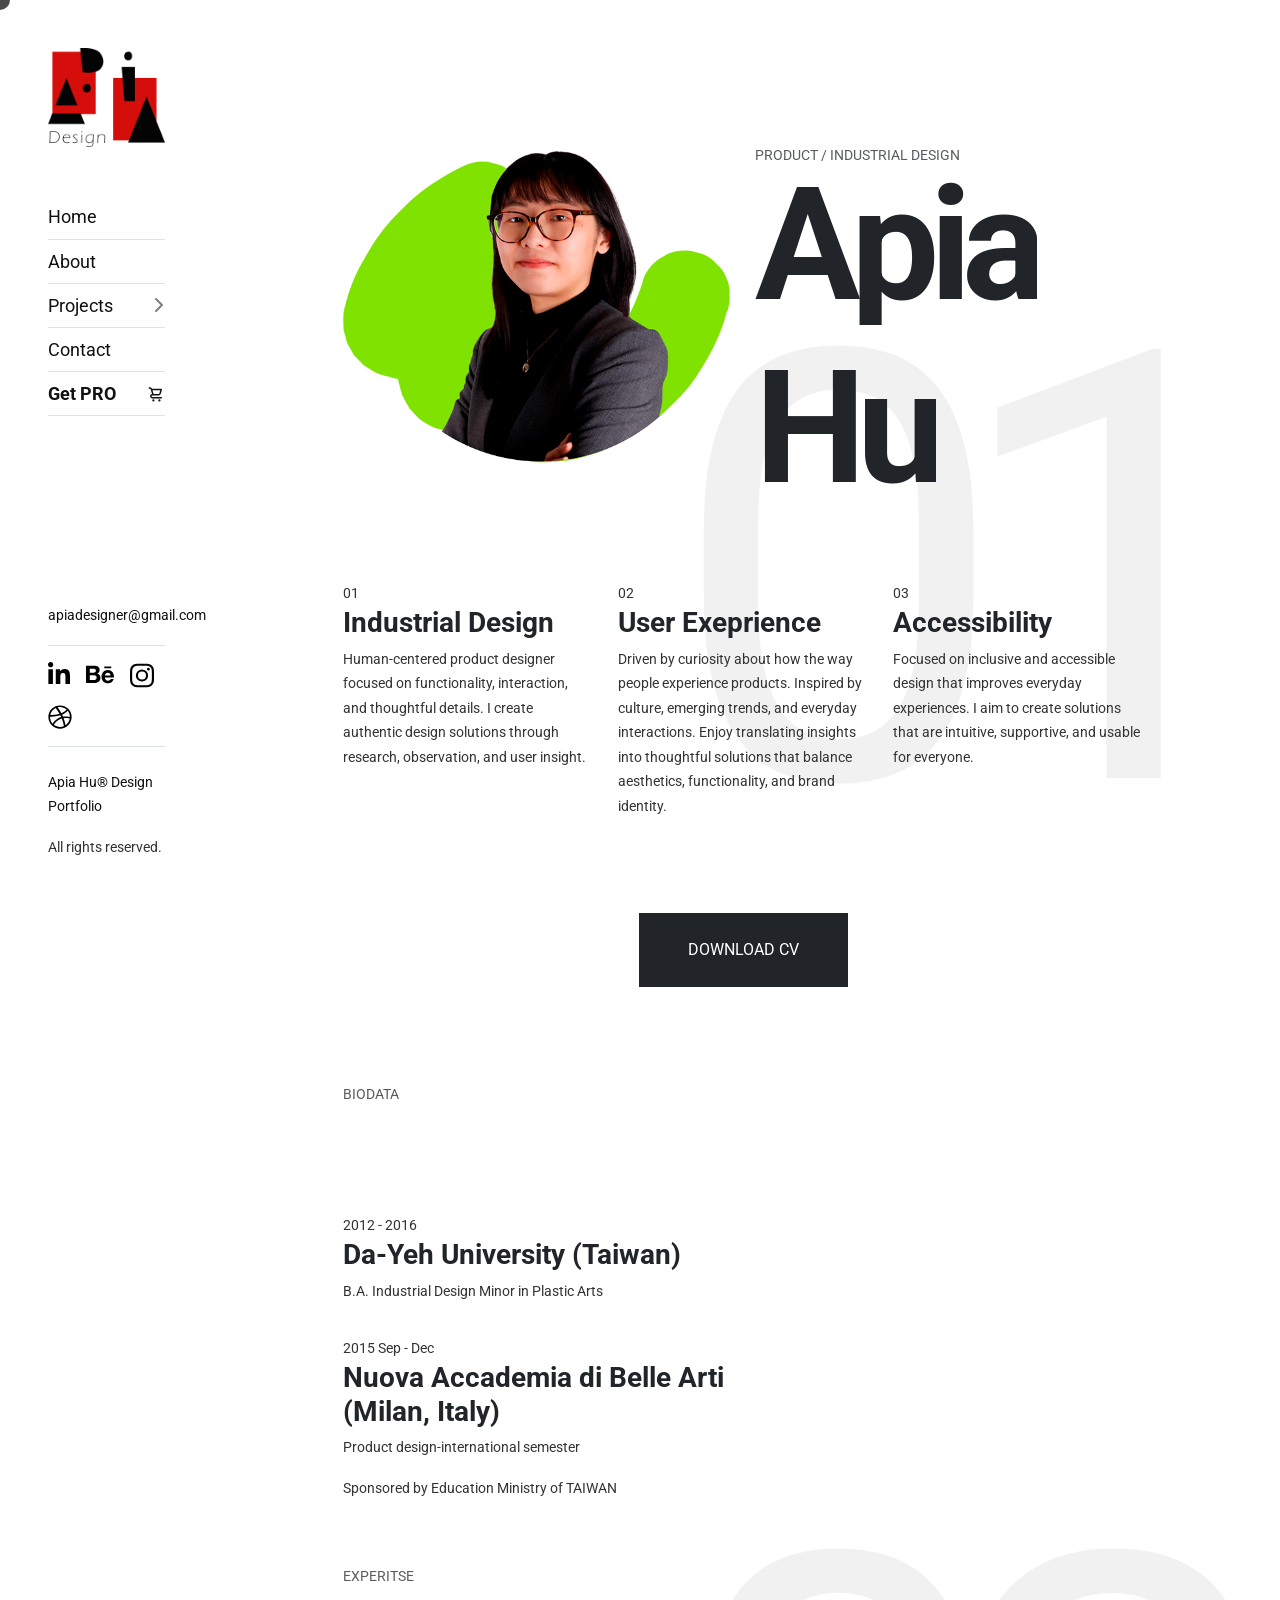
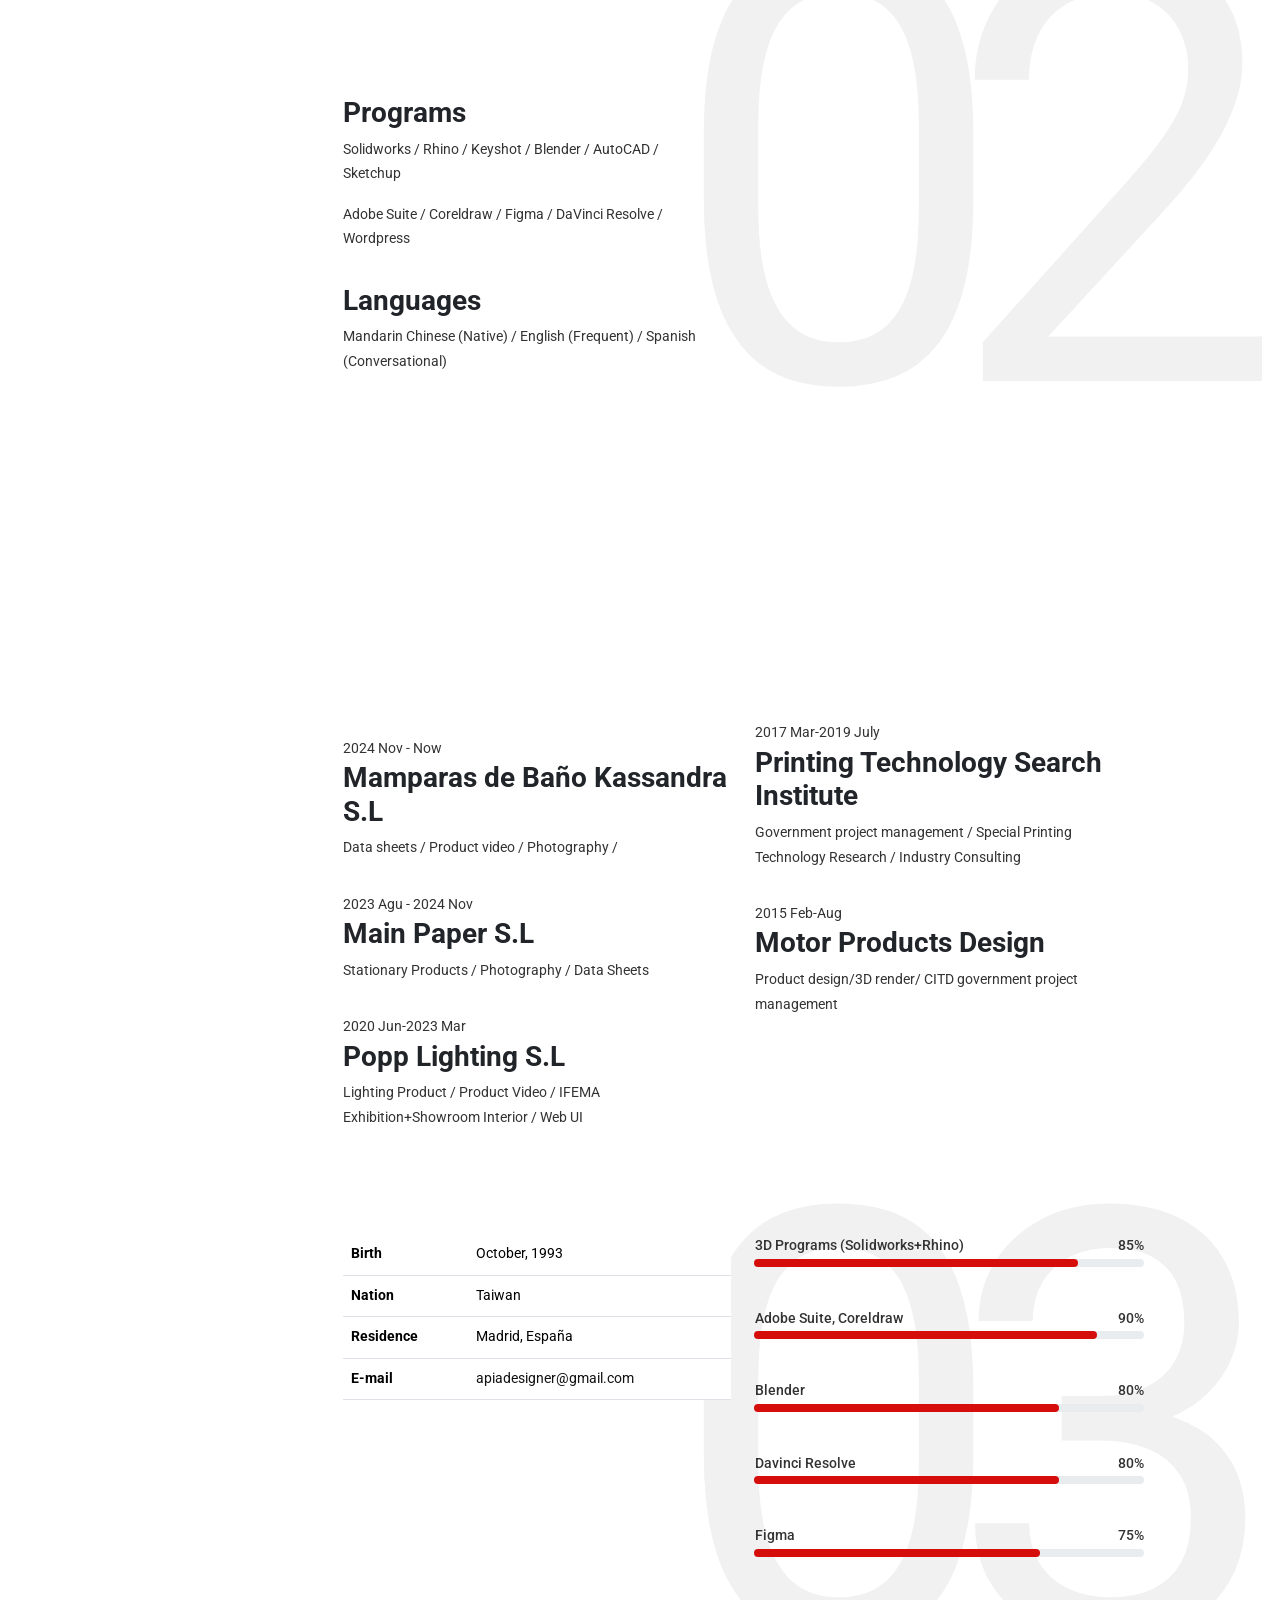
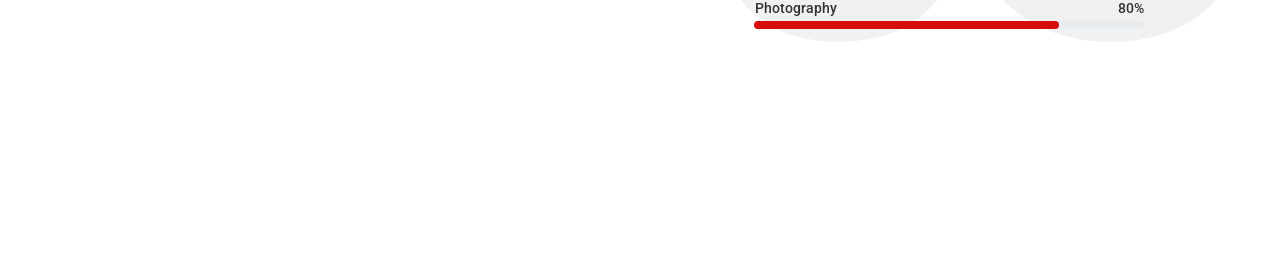
==== About.html @ e72c05ab "Add a dedicated MR Shower Tray project page Duplicate the single-project template into single-projec" ====
<!DOCTYPE html>
<html lang="en">

<head>
  <script>
    // Runs before first paint: if arriving from a project-link click,
    // add the class that instantly covers the page in red (see
    // html.pt-incoming in style.css) so there's no flash of raw
    // content before js/page-transition.js reveals through it.
    (function () {
      try {
        if (sessionStorage.getItem('ptOrigin')) {
          document.documentElement.classList.add('pt-incoming');
        }
      } catch (e) { /* private mode / storage blocked: no incoming transition */ }
    })();
  </script>
  <title>ApiaHu Design Portfolio</title>
  <link rel="icon" type="image/x-icon" href="favicon.ico">
  <link rel="icon" type="image/png" sizes="32x32" href="images/favicon/favicon-32x32.png">
  <link rel="icon" type="image/png" sizes="16x16" href="images/favicon/favicon-16x16.png">
  <link rel="apple-touch-icon" sizes="180x180" href="images/favicon/apple-touch-icon.png">
  <meta charset="utf-8">
  <meta http-equiv="X-UA-Compatible" content="IE=edge">
  <meta name="viewport" content="width=device-width, initial-scale=1.0">
  <meta name="format-detection" content="telephone=no">
  <meta name="apple-mobile-web-app-capable" content="yes">
  <meta name="author" content="">
  <meta name="keywords" content="">
  <meta name="description" content="">
  <link rel="stylesheet" type="text/css" href="css/vendor.css">
  <link href="https://cdn.jsdelivr.net/npm/bootstrap@5.3.1/dist/css/bootstrap.min.css" rel="stylesheet"
    integrity="sha384-4bw+/aepP/YC94hEpVNVgiZdgIC5+VKNBQNGCHeKRQN+PtmoHDEXuppvnDJzQIu9" crossorigin="anonymous">
  <link rel="stylesheet" type="text/css" href="style.css">

  <link rel="preconnect" href="https://fonts.googleapis.com">
  <link rel="preconnect" href="https://fonts.gstatic.com" crossorigin>
  <link href="https://fonts.googleapis.com/css2?family=Roboto:wght@100;300;400;700;900&display=swap" rel="stylesheet">
</head>

<body class="bg-body homepage post-template" data-bs-spy="scroll" data-bs-target="#header-nav" tabindex="0">
  <svg xmlns="http://www.w3.org/2000/svg" style="display: none;">
    <defs>
      <symbol xmlns="http://www.w3.org/2000/svg" id="calendar" viewBox="0 0 24 24">
        <g fill="none" stroke="currentColor" stroke-linecap="round" stroke-linejoin="round" stroke-width="2">
          <rect width="20" height="18" x="2" y="4" rx="4" />
          <path d="M8 2v4m8-4v4M2 10h20" />
        </g>
      </symbol>
      <symbol xmlns="http://www.w3.org/2000/svg" id="shopping-bag" viewBox="0 0 24 24">
        <g fill="none" stroke="currentColor" stroke-linecap="round" stroke-linejoin="round" stroke-width="2">
          <path
            d="M3.977 9.84A2 2 0 0 1 5.971 8h12.058a2 2 0 0 1 1.994 1.84l.803 10A2 2 0 0 1 18.833 22H5.167a2 2 0 0 1-1.993-2.16l.803-10Z" />
          <path d="M16 11V6a4 4 0 0 0-4-4v0a4 4 0 0 0-4 4v5" />
        </g>
      </symbol>
      <symbol xmlns="http://www.w3.org/2000/svg" id="gift" viewBox="0 0 24 24">
        <g fill="none" stroke="currentColor" stroke-linecap="round" stroke-linejoin="round" stroke-width="2">
          <rect width="18" height="14" x="3" y="8" rx="2" />
          <path d="M12 5a3 3 0 1 0-3 3m6 0a3 3 0 1 0-3-3m0 0v17m9-7H3" />
        </g>
      </symbol>
      <symbol xmlns="http://www.w3.org/2000/svg" id="arrow-cycle" viewBox="0 0 24 24">
        <g fill="none" stroke="currentColor" stroke-linecap="round" stroke-linejoin="round" stroke-width="2">
          <path
            d="M22 12c0 6-4.39 10-9.806 10C7.792 22 4.24 19.665 3 16m-1-4C2 6 6.39 2 11.806 2C16.209 2 19.76 4.335 21 8" />
          <path d="m7 17l-4-1l-1 4M17 7l4 1l1-4" />
        </g>
      </symbol>
      <symbol xmlns="http://www.w3.org/2000/svg" id="link" viewBox="0 0 24 24">
        <path fill="currentColor"
          d="M12 19a1 1 0 1 0-1-1a1 1 0 0 0 1 1Zm5 0a1 1 0 1 0-1-1a1 1 0 0 0 1 1Zm0-4a1 1 0 1 0-1-1a1 1 0 0 0 1 1Zm-5 0a1 1 0 1 0-1-1a1 1 0 0 0 1 1Zm7-12h-1V2a1 1 0 0 0-2 0v1H8V2a1 1 0 0 0-2 0v1H5a3 3 0 0 0-3 3v14a3 3 0 0 0 3 3h14a3 3 0 0 0 3-3V6a3 3 0 0 0-3-3Zm1 17a1 1 0 0 1-1 1H5a1 1 0 0 1-1-1v-9h16Zm0-11H4V6a1 1 0 0 1 1-1h1v1a1 1 0 0 0 2 0V5h8v1a1 1 0 0 0 2 0V5h1a1 1 0 0 1 1 1ZM7 15a1 1 0 1 0-1-1a1 1 0 0 0 1 1Zm0 4a1 1 0 1 0-1-1a1 1 0 0 0 1 1Z" />
      </symbol>
      <symbol xmlns="http://www.w3.org/2000/svg" id="arrow-left" viewBox="0 0 24 24">
        <path fill="currentColor"
          d="M17 11H9.41l3.3-3.29a1 1 0 1 0-1.42-1.42l-5 5a1 1 0 0 0-.21.33a1 1 0 0 0 0 .76a1 1 0 0 0 .21.33l5 5a1 1 0 0 0 1.42 0a1 1 0 0 0 0-1.42L9.41 13H17a1 1 0 0 0 0-2Z" />
      </symbol>
      <symbol xmlns="http://www.w3.org/2000/svg" id="arrow-right" viewBox="0 0 24 24">
        <path fill="currentColor"
          d="M17.92 11.62a1 1 0 0 0-.21-.33l-5-5a1 1 0 0 0-1.42 1.42l3.3 3.29H7a1 1 0 0 0 0 2h7.59l-3.3 3.29a1 1 0 0 0 0 1.42a1 1 0 0 0 1.42 0l5-5a1 1 0 0 0 .21-.33a1 1 0 0 0 0-.76Z" />
      </symbol>
      <symbol xmlns="http://www.w3.org/2000/svg" id="play" viewBox="0 0 24 24">
        <g fill="none" fill-rule="evenodd">
          <path
            d="M24 0v24H0V0h24ZM12.593 23.258l-.011.002l-.071.035l-.02.004l-.014-.004l-.071-.035c-.01-.004-.019-.001-.024.005l-.004.01l-.017.428l.005.02l.01.013l.104.074l.015.004l.012-.004l.104-.074l.012-.016l.004-.017l-.017-.427c-.002-.01-.009-.017-.017-.018Zm.265-.113l-.013.002l-.185.093l-.01.01l-.003.011l.018.43l.005.012l.008.007l.201.093c.012.004.023 0 .029-.008l.004-.014l-.034-.614c-.003-.012-.01-.02-.02-.022Zm-.715.002a.023.023 0 0 0-.027.006l-.006.014l-.034.614c0 .012.007.02.017.024l.015-.002l.201-.093l.01-.008l.004-.011l.017-.43l-.003-.012l-.01-.01l-.184-.092Z" />
          <path fill="currentColor"
            d="M5.669 4.76a1.469 1.469 0 0 1 2.04-1.177c1.062.454 3.442 1.533 6.462 3.276c3.021 1.744 5.146 3.267 6.069 3.958c.788.591.79 1.763.001 2.356c-.914.687-3.013 2.19-6.07 3.956c-3.06 1.766-5.412 2.832-6.464 3.28c-.906.387-1.92-.2-2.038-1.177c-.138-1.142-.396-3.735-.396-7.237c0-3.5.257-6.092.396-7.235Z" />
        </g>
      </symbol>
      <symbol xmlns="http://www.w3.org/2000/svg" id="category" viewBox="0 0 24 24">
        <path fill="currentColor"
          d="M19 5.5h-6.28l-.32-1a3 3 0 0 0-2.84-2H5a3 3 0 0 0-3 3v13a3 3 0 0 0 3 3h14a3 3 0 0 0 3-3v-10a3 3 0 0 0-3-3Zm1 13a1 1 0 0 1-1 1H5a1 1 0 0 1-1-1v-13a1 1 0 0 1 1-1h4.56a1 1 0 0 1 .95.68l.54 1.64a1 1 0 0 0 .95.68h7a1 1 0 0 1 1 1Z" />
      </symbol>
      <symbol xmlns="http://www.w3.org/2000/svg" id="calendar" viewBox="0 0 24 24">
        <path fill="currentColor"
          d="M19 4h-2V3a1 1 0 0 0-2 0v1H9V3a1 1 0 0 0-2 0v1H5a3 3 0 0 0-3 3v12a3 3 0 0 0 3 3h14a3 3 0 0 0 3-3V7a3 3 0 0 0-3-3Zm1 15a1 1 0 0 1-1 1H5a1 1 0 0 1-1-1v-7h16Zm0-9H4V7a1 1 0 0 1 1-1h2v1a1 1 0 0 0 2 0V6h6v1a1 1 0 0 0 2 0V6h2a1 1 0 0 1 1 1Z" />
      </symbol>
      <symbol xmlns="http://www.w3.org/2000/svg" id="heart" viewBox="0 0 24 24">
        <path fill="currentColor"
          d="M20.16 4.61A6.27 6.27 0 0 0 12 4a6.27 6.27 0 0 0-8.16 9.48l7.45 7.45a1 1 0 0 0 1.42 0l7.45-7.45a6.27 6.27 0 0 0 0-8.87Zm-1.41 7.46L12 18.81l-6.75-6.74a4.28 4.28 0 0 1 3-7.3a4.25 4.25 0 0 1 3 1.25a1 1 0 0 0 1.42 0a4.27 4.27 0 0 1 6 6.05Z" />
      </symbol>
      <symbol xmlns="http://www.w3.org/2000/svg" id="plus" viewBox="0 0 24 24">
        <path fill="currentColor"
          d="M19 11h-6V5a1 1 0 0 0-2 0v6H5a1 1 0 0 0 0 2h6v6a1 1 0 0 0 2 0v-6h6a1 1 0 0 0 0-2Z" />
      </symbol>
      <symbol xmlns="http://www.w3.org/2000/svg" id="minus" viewBox="0 0 24 24">
        <path fill="currentColor" d="M19 11H5a1 1 0 0 0 0 2h14a1 1 0 0 0 0-2Z" />
      </symbol>
      <symbol xmlns="http://www.w3.org/2000/svg" id="cart" viewBox="0 0 24 24">
        <path fill="currentColor"
          d="M8.5 19a1.5 1.5 0 1 0 1.5 1.5A1.5 1.5 0 0 0 8.5 19ZM19 16H7a1 1 0 0 1 0-2h8.491a3.013 3.013 0 0 0 2.885-2.176l1.585-5.55A1 1 0 0 0 19 5H6.74a3.007 3.007 0 0 0-2.82-2H3a1 1 0 0 0 0 2h.921a1.005 1.005 0 0 1 .962.725l.155.545v.005l1.641 5.742A3 3 0 0 0 7 18h12a1 1 0 0 0 0-2Zm-1.326-9l-1.22 4.274a1.005 1.005 0 0 1-.963.726H8.754l-.255-.892L7.326 7ZM16.5 19a1.5 1.5 0 1 0 1.5 1.5a1.5 1.5 0 0 0-1.5-1.5Z" />
      </symbol>
      <symbol xmlns="http://www.w3.org/2000/svg" id="check" viewBox="0 0 24 24">
        <path fill="currentColor"
          d="M18.71 7.21a1 1 0 0 0-1.42 0l-7.45 7.46l-3.13-3.14A1 1 0 1 0 5.29 13l3.84 3.84a1 1 0 0 0 1.42 0l8.16-8.16a1 1 0 0 0 0-1.47Z" />
      </symbol>
      <symbol xmlns="http://www.w3.org/2000/svg" id="trash" viewBox="0 0 24 24">
        <path fill="currentColor"
          d="M10 18a1 1 0 0 0 1-1v-6a1 1 0 0 0-2 0v6a1 1 0 0 0 1 1ZM20 6h-4V5a3 3 0 0 0-3-3h-2a3 3 0 0 0-3 3v1H4a1 1 0 0 0 0 2h1v11a3 3 0 0 0 3 3h8a3 3 0 0 0 3-3V8h1a1 1 0 0 0 0-2ZM10 5a1 1 0 0 1 1-1h2a1 1 0 0 1 1 1v1h-4Zm7 14a1 1 0 0 1-1 1H8a1 1 0 0 1-1-1V8h10Zm-3-1a1 1 0 0 0 1-1v-6a1 1 0 0 0-2 0v6a1 1 0 0 0 1 1Z" />
      </symbol>
      <symbol xmlns="http://www.w3.org/2000/svg" id="star-outline" viewBox="0 0 15 15">
        <path fill="none" stroke="currentColor" stroke-linecap="round" stroke-linejoin="round"
          d="M7.5 9.804L5.337 11l.413-2.533L4 6.674l2.418-.37L7.5 4l1.082 2.304l2.418.37l-1.75 1.793L9.663 11L7.5 9.804Z" />
      </symbol>
      <symbol xmlns="http://www.w3.org/2000/svg" id="star-solid" viewBox="0 0 15 15">
        <path fill="currentColor"
          d="M7.953 3.788a.5.5 0 0 0-.906 0L6.08 5.85l-2.154.33a.5.5 0 0 0-.283.843l1.574 1.613l-.373 2.284a.5.5 0 0 0 .736.518l1.92-1.063l1.921 1.063a.5.5 0 0 0 .736-.519l-.373-2.283l1.574-1.613a.5.5 0 0 0-.283-.844L8.921 5.85l-.968-2.062Z" />
      </symbol>
      <symbol xmlns="http://www.w3.org/2000/svg" id="search" viewBox="0 0 24 24">
        <path fill="currentColor"
          d="M21.71 20.29L18 16.61A9 9 0 1 0 16.61 18l3.68 3.68a1 1 0 0 0 1.42 0a1 1 0 0 0 0-1.39ZM11 18a7 7 0 1 1 7-7a7 7 0 0 1-7 7Z" />
      </symbol>
      <symbol xmlns="http://www.w3.org/2000/svg" id="user" viewBox="0 0 24 24">
        <path fill="currentColor"
          d="M15.71 12.71a6 6 0 1 0-7.42 0a10 10 0 0 0-6.22 8.18a1 1 0 0 0 2 .22a8 8 0 0 1 15.9 0a1 1 0 0 0 1 .89h.11a1 1 0 0 0 .88-1.1a10 10 0 0 0-6.25-8.19ZM12 12a4 4 0 1 1 4-4a4 4 0 0 1-4 4Z" />
      </symbol>
      <symbol xmlns="http://www.w3.org/2000/svg" id="close" viewBox="0 0 15 15">
        <path fill="currentColor"
          d="M7.953 3.788a.5.5 0 0 0-.906 0L6.08 5.85l-2.154.33a.5.5 0 0 0-.283.843l1.574 1.613l-.373 2.284a.5.5 0 0 0 .736.518l1.92-1.063l1.921 1.063a.5.5 0 0 0 .736-.519l-.373-2.283l1.574-1.613a.5.5 0 0 0-.283-.844L8.921 5.85l-.968-2.062Z" />
      </symbol>
      <symbol xmlns="http://www.w3.org/2000/svg" id="quote" viewBox="0 0 448 512">
        <path fill="currentColor"
          d="M0 216C0 149.7 53.7 96 120 96h8c17.7 0 32 14.3 32 32s-14.3 32-32 32h-8c-30.9 0-56 25.1-56 56v8h64c35.3 0 64 28.7 64 64v64c0 35.3-28.7 64-64 64H64c-35.3 0-64-28.7-64-64V216zm256 0c0-66.3 53.7-120 120-120h8c17.7 0 32 14.3 32 32s-14.3 32-32 32h-8c-30.9 0-56 25.1-56 56v8h64c35.3 0 64 28.7 64 64v64c0 35.3-28.7 64-64 64h-64c-35.3 0-64-28.7-64-64V216z" />
      </symbol>
      <symbol xmlns="http://www.w3.org/2000/svg" id="folder" viewBox="0 0 18 18" fill="none">
        <path
          d="M14.0946 4.04689H9.56953L9.33895 3.3259C9.18947 2.90285 8.9122 2.53678 8.54555 2.27842C8.1789 2.02006 7.74102 1.8822 7.29258 1.88393H4.00687C3.43356 1.88393 2.88374 2.11181 2.47835 2.51744C2.07296 2.92308 1.84521 3.47324 1.84521 4.04689V13.4197C1.84521 13.9934 2.07296 14.5435 2.47835 14.9492C2.88374 15.3548 3.43356 15.5827 4.00687 15.5827H14.0946C14.6679 15.5827 15.2177 15.3548 15.6231 14.9492C16.0285 14.5435 16.2562 13.9934 16.2562 13.4197V6.20985C16.2562 5.6362 16.0285 5.08604 15.6231 4.68041C15.2177 4.27477 14.6679 4.04689 14.0946 4.04689ZM14.8151 13.4197C14.8151 13.6109 14.7392 13.7943 14.6041 13.9295C14.469 14.0648 14.2857 14.1407 14.0946 14.1407H4.00687C3.81577 14.1407 3.63249 14.0648 3.49736 13.9295C3.36223 13.7943 3.28632 13.6109 3.28632 13.4197V4.04689C3.28632 3.85567 3.36223 3.67229 3.49736 3.53707C3.63249 3.40186 3.81577 3.3259 4.00687 3.3259H7.29258C7.44364 3.32551 7.591 3.37264 7.71384 3.46061C7.83667 3.54859 7.92877 3.67297 7.97711 3.81617L8.3662 4.99859C8.41454 5.1418 8.50664 5.26618 8.62947 5.35415C8.75231 5.44213 8.89967 5.48925 9.05073 5.48886H14.0946C14.2857 5.48886 14.469 5.56483 14.6041 5.70004C14.7392 5.83525 14.8151 6.01863 14.8151 6.20985V13.4197Z"
          fill="black" />
      </symbol>
      <symbol xmlns="http://www.w3.org/2000/svg" id="clock" viewBox="0 0 18 18" fill="none">
        <path
          d="M11.0931 9.19042L9.58134 8.3173V5.12838C9.58134 4.93716 9.50543 4.75377 9.3703 4.61856C9.23517 4.48335 9.05189 4.40739 8.86079 4.40739C8.66969 4.40739 8.48641 4.48335 8.35128 4.61856C8.21615 4.75377 8.14024 4.93716 8.14024 5.12838V8.73331C8.14024 8.85987 8.17354 8.9842 8.23678 9.0938C8.30002 9.2034 8.39098 9.29441 8.50051 9.35769L10.3725 10.4392C10.4545 10.4873 10.5452 10.5186 10.6393 10.5315C10.7335 10.5444 10.8292 10.5385 10.9211 10.5142C11.013 10.4899 11.0991 10.4477 11.1746 10.3899C11.2501 10.3322 11.3134 10.26 11.3609 10.1777C11.4084 10.0953 11.4392 10.0044 11.4515 9.91012C11.4637 9.81583 11.4572 9.72004 11.4323 9.62828C11.4074 9.53652 11.3646 9.45059 11.3064 9.37544C11.2482 9.3003 11.1757 9.23741 11.0931 9.19042ZM8.86079 1.52344C7.43567 1.52344 6.04256 1.94629 4.85762 2.73852C3.67268 3.53075 2.74913 4.65678 2.20376 5.97421C1.6584 7.29165 1.5157 8.74131 1.79373 10.1399C2.07175 11.5385 2.75801 12.8231 3.76572 13.8315C4.77343 14.8398 6.05733 15.5265 7.45506 15.8047C8.8528 16.0828 10.3016 15.9401 11.6182 15.3944C12.9349 14.8487 14.0602 13.9246 14.852 12.7389C15.6437 11.5532 16.0663 10.1593 16.0663 8.73331C16.0642 6.82178 15.3044 4.98914 13.9535 3.63748C12.6027 2.28582 10.7712 1.52554 8.86079 1.52344ZM8.86079 14.5012C7.7207 14.5012 6.60621 14.1629 5.65826 13.5291C4.7103 12.8954 3.97146 11.9945 3.53517 10.9406C3.09887 9.88665 2.98472 8.72691 3.20714 7.60805C3.42956 6.48919 3.97857 5.46145 4.78474 4.65479C5.5909 3.84814 6.61802 3.2988 7.73621 3.07624C8.8544 2.85369 10.0134 2.96791 11.0667 3.40447C12.12 3.84103 13.0203 4.58031 13.6537 5.52884C14.2871 6.47737 14.6252 7.59253 14.6252 8.73331C14.6233 10.2625 14.0154 11.7284 12.9347 12.8097C11.8541 13.891 10.389 14.4993 8.86079 14.5012Z"
          fill="black" />
      </symbol>
    </defs>
  </svg>

  <a class="menu-btn"><span></span></a>

  <div class="container-fluid overflow-hidden">

    <header id="header-nav" class="col-lg-2 position-fixed px-5 bg-white h-100">
      <div class="header-wrap d-flex flex-column justify-content-between h-100">
        <div class="navigation">
          <div class="site-logo mt-5">
            <a href="index.html">
              <img src="images/main-logo.png" alt="logo" class="img-fluid">
            </a>
          </div>

          <nav id="one-page-menu" class="vertical-menu my-5">
            <ul class="menu-list list-unstyled">
              <li><a href="index.html" class="nav-link">Home</a></li>
              <li><a href="About.html" class="nav-link">About</a></li>
              <li>
				<a class="nav-link btn-toggle d-flex justify-content-between align-items-center collapsed"
				  data-bs-toggle="collapse" data-bs-target="#pages-collapse" aria-expanded="false">
				  Projects
				</a>
                <div id="pages-collapse" class="collapse">
                  <ul class="list-unstyled py-3">
                    <li>
                      <a href="portfolio-masonry.html" class="fw-bold">All Projects</a>
                    </li>
                    <li>
                      <a href="single-project-desliz-faucet.html">Desliz Faucet<span class="badge bg-primary">HOT</span></a>
                    </li>
                    <li>
                      <a href="single-project.html">LOHO Betalnut Series<span class="badge bg-primary">NEW</span></a>
                    </li>
                    <li>
                      <a href="single-project.html">Search Travel System<span class="badge bg-primary">HOT</span></a>
                    </li>
                    <li>
                      <a href="single-project-mr-shower-tray.html">MR Shower Tray</a>
                    </li>
                    <li>
                      <a href="single-project.html">MG Sliding Door</a>
                    </li>
                    <li>
                      <a href="single-project.html">Gouzai Suprise Box</a>
                    </li>
                    <li>
                      <a href="single-project.html">Logitech PC Mouse</a>
                    </li>
                  </ul>
                </div>
              </li>
              <li><a href="contact.html" class="nav-link">Contact</a></li>
              <li><a href="service.html"
                  class="nav-link d-flex justify-content-between align-items-center fw-bold"><span id="navProLabel">Get PRO</span> <svg width="18" height="18" viewBox="0 0 24 24">
                    <use xlink:href="#cart"></use>
                  </svg></a></li>
            </ul>
          </nav>
        </div>
        <div class="mt-5">
          <div class="email-links">
            <a href="mailto:apiadesigner@gmail.com" class="py-3 my-3 border-bottom d-flex">apiadesigner@gmail.com</a>
          </div>
          <ul class="list-unstyled d-flex justify-content-start flex-wrap gap-3">
           <li><a href="https://es.linkedin.com/in/apiahudesigner/en" target="_blank"><img src="images/linkedin.svg" width="22"></a></li>
           <li><a href="https://www.behance.net/apiahudesign?locale=es_ES" target="_blank"><img src="images/behance.svg" width="28"></a></li>
           <li><a href="https://www.instagram.com/apiadesigner"><img src="images/instagram.svg" width="24"></a></li>
           <li><a href="https://www.dribbble.com/apiadesigner" target="_blank"><img src="images/dribbble.svg" width="24"></a></li>
          </ul>
          <div class="py-4 border-top">
            <p><a href="https://apiadesigner.com" target="_blank">Apia Hu® Design Portfolio</a></p>
            <p>All rights reserved.</p>
          </div>
        </div>
      </div>
    </header>


    <main class="col-lg-10 offset-lg-2">
      <div class="container">

        <!-- content wrapper -->
        <div class="justify-content-center px-1 mx-1 px-xl-5 mx-xl-5">

          <section id="home" class="py-5 bg-text" data-text="01">
            <div class="row">
              <div class="col-lg-6">
                <div class="banner-image text-center" data-aos="fade-right">
                  <img src="images/Apia-image.png" alt="banner" class="img-fluid" class="img-fluid">
                </div>
              </div>
              <div class="col-lg-6">
                <div class="banner-content my-1 pt-1 my-lg-5 pt-lg-5" data-aos="fade-in">
                  <span class="text-muted text-uppercase">Product / Industrial Design</span>
                  <h2 class="banner-title display-xl lh-1 txt-fx slide-up">Apia Hu</h2>
                </div>
              </div>
            </div>

            <div class="row">
              <div class="col-lg-4">
                <div class="icon-box" data-aos="fade-up">
                  <span>01</span>
                  <h3 class="sub-heading">Industrial Design</h3>
                  <p>Human-centered product designer focused on functionality, interaction, and thoughtful details. I create authentic design solutions through research, observation, and user insight. </p>
                </div>
              </div>
              <div class="col-lg-4">
                <div class="icon-box" data-aos="fade-up" data-aos-delay="100">
                  <span>02</span>
                  <h3 class="sub-heading">User Exeprience</h3>
                  <p>Driven by curiosity about how the way people experience products. Inspired by culture, emerging trends, and everyday interactions. Enjoy translating insights into thoughtful solutions that balance aesthetics, functionality, and brand identity.</p>
                </div>
              </div>
              <div class="col-lg-4">
                <div class="icon-box" data-aos="fade-up" data-aos-delay="200">
                  <span>03</span>
                  <h3 class="sub-heading">Accessibility</h3>
                  <p>Focused on inclusive and accessible design that improves everyday experiences. I aim to create solutions that are intuitive, supportive, and usable for everyone.</p>
                </div>
              </div>
            </div>
          </section>
          
          <section>
            <div>
              <div style="text-align:center; margin-top:30px;">
                <a href="files/Apia-Hu-CV-2024.pdf" download class="btn btn-dark text-uppercase py-4 px-5" data-aos="fade-up" data-aos-delay="300">Download CV</a>
              </div>
            </div>
          </section>

          <section id="about" class="my-5 py-5 bg-text" data-text="02">
            <div class="row d-flex flex-wrap" data-aos="fade-up">
              <div class="col-lg-6 pb-5">
                <span class="text-muted text-uppercase">BIODATA</span>
                <h2 class="display-4 txt-fx slide-up">Education</h2>
                <div class="data-info py-3" data-aos="fade-up">
                  <span class="meta-date">2012 - 2016</span>
                  <h3 class="info-title">Da-Yeh University (Taiwan)</h3>
                  <p>B.A. Industrial Design Minor in Plastic Arts</p>
                </div>
                <div class="data-info" data-aos="fade-up" data-aos-delay="100">
                  <span class="meta-date">2015 Sep - Dec</span>
                  <h3 class="info-title">Nuova Accademia di Belle Arti (Milan, Italy)</h3>
                  <p>Product design-international semester</p>
                  <p>Sponsored by Education Ministry of TAIWAN</p>
                </div>
              </div>
              <div class="row d-flex flex-wrap" data-aos="fade-up">
                <div class="col-lg-6 pb-5">
                <span class="text-muted text-uppercase">EXPERITSE</span>
                <h2 class="display-4 txt-fx slide-up">Tools&Skills</h2>
                <div class="data-info py-3" data-aos="fade-up">
                  <span class="meta-date"> </span>
                  <h3 class="info-title">Programs</h3>
                  <p>Solidworks / Rhino / Keyshot / Blender / AutoCAD / Sketchup</p>
                  <p>Adobe Suite / Coreldraw / Figma / DaVinci Resolve / Wordpress</p>
                </div>
                <div class="data-info" data-aos="fade-up" data-aos-delay="100">
                  <span class="meta-date"> </span>
                  <h3 class="info-title">Languages</h3>
                  <p>Mandarin Chinese (Native) / English (Frequent) / Spanish (Conversational)</p>
                </div>
              </div>
            </div>
          </section>

          <section id="experience" class="my-5 py-5 bg-text" data-text="03">
            <div class="row justify-content-center mb-5">
            </div>
            <div class="row d-flex flex-wrap" data-aos="fade-up">
              <div class="col-lg-6 pb-5">
                <h2 class="display-4 txt-fx slide-up">Experiences</h2>
                <div class="data-info py-3" data-aos="fade-up">
                  <span class="meta-date">2024 Nov - Now</span>
                  <h3 class="info-title">Mamparas de Baño Kassandra S.L</h3>
                  <p>Data sheets / Product video / Photography / </p>
                </div>
                <div class="data-info" data-aos="fade-up" data-aos-delay="100">
                  <span class="meta-date">2023 Agu - 2024 Nov</span>
                  <h3 class="info-title">Main Paper S.L</h3>
                  <p>Stationary Products / Photography / Data Sheets</p>
                </div>
                <div class="data-info py-3" data-aos="fade-up" data-aos-delay="200">
                  <span class="meta-date">2020 Jun-2023 Mar</span>
                  <h3 class="info-title">Popp Lighting S.L</h3>
                  <p>Lighting Product / Product Video / IFEMA Exhibition+Showroom Interior / Web UI</p>
                </div>
              </div>
              <div class="col-lg-6 pb-5">
                <h2 class="display-4 txt-fx slide-up"> </h2>
                <div class="data-info py-3" data-aos="fade-up">
                  <span class="meta-date">2017 Mar-2019 July</span>
                  <h3 class="info-title">Printing Technology Search Institute</h3>
                  <p>Government project management / Special Printing Technology Research / Industry Consulting</p>
                </div>
                <div class="data-info" data-aos="fade-up" data-aos-delay="100">
                  <span class="meta-date">2015 Feb-Aug</span>
                  <h3 class="info-title">Motor Products Design</h3>
                  <p>Product design/3D render/ CITD government project management</p>
                </div>
              </div>
            </div>
            <div class="row">
              <div class="col-lg-6">
                <div class="info-element py-4" data-aos="fade-up">
                  <table class="table">
                    <tbody>
                      <tr>
                        <th>Birth</th>
                        <td>October, 1993</td>
                      </tr>
                      <tr>
                        <th>Nation</th>
                        <td>Taiwan</td>
                      </tr>
                      <tr>
                        <th>Residence</th>
                        <td>Madrid, España</td>
                      </tr>
                      <tr>
                        <th>E-mail</th>
                        <td><a href="#">apiadesigner@gmail.com</a></td>
                      </tr>
                    </tbody>
                  </table>
                </div>
              </div>
              <div class="col-lg-6">
                <div class="skill-chart py-4" data-aos="fade-up">
                  <ul class="skill-chart-list list-unstyled">
                    <li>
                      <div class="chart-header d-flex justify-content-between">
                        <span class="skill-title">3D Programs (Solidworks+Rhino)</span>
                        <span class="percentage">85%</span>
                      </div>
                      <div class="chart-border">
                        <div class="chart-percentage eighty-five-percent"></div>
                      </div>
                    </li>
                    <li>
                      <div class="chart-header d-flex justify-content-between">
                        <span class="skill-title">Adobe Suite, Coreldraw</span>
                        <span class="percentage">90%</span>
                      </div>
                      <div class="chart-border">
                        <div class="chart-percentage ninety-percent"></div>
                      </div>
                    </li>
                    <li>
                      <div class="chart-header d-flex justify-content-between">
                        <span class="skill-title">Blender</span>
                        <span class="percentage">80%</span>
                      </div>
                      <div class="chart-border">
                        <div class="chart-percentage eighty-percent"></div>
                      </div>
                    </li>
                    <li>
                      <div class="chart-header d-flex justify-content-between">
                        <span class="skill-title">Davinci Resolve</span>
                        <span class="percentage">80%</span>
                      </div>
                      <div class="chart-border">
                        <div class="chart-percentage eighty-percent"></div>
                      </div>
                    </li>
                    <li>
                      <div class="chart-header d-flex justify-content-between">
                        <span class="skill-title">Figma</span>
                        <span class="percentage">75%</span>
                      </div>
                      <div class="chart-border">
                        <div class="chart-percentage seventy-five-percent"></div>
                      </div>
                    </li>
                    <li>
                      <div class="chart-header d-flex justify-content-between">
                        <span class="skill-title">Photography</span>
                        <span class="percentage">80%</span>
                      </div>
                      <div class="chart-border">
                        <div class="chart-percentage eighty-percent"></div>
                      </div>
                    </li>
                  </ul>
                </div>
              </div>
            </div>
          </section>

          
          <div>
            <div style="text-align:center; margin-top:30px;">
              <a href="portfolio-masonry.html" class="btn btn-dark text-uppercase py-4 px-5" data-aos="fade-up" data-aos-delay="300">View All</a>
            </div>
          </div>
        </div>
        <!-- / content wrapper -->

      </div>
    </main>

  </div>

  <script src="js/jquery-1.11.0.min.js"></script>
  <script src="https://cdn.jsdelivr.net/npm/bootstrap@5.3.1/dist/js/bootstrap.bundle.min.js"
    integrity="sha384-HwwvtgBNo3bZJJLYd8oVXjrBZt8cqVSpeBNS5n7C8IVInixGAoxmnlMuBnhbgrkm"
    crossorigin="anonymous"></script>
  <script src="js/plugins.js"></script>
  <script src="js/script.js"></script>
  <script src="js/cursor.js"></script>
  <script src="js/nav-label-swap.js"></script>
  <script src="js/page-transition.js"></script>
</body>

</html>
---- style.css ----
/*
Theme Name: Julie Creative Portfolio
Theme URI: https://templatesjungle.com/
Author: TemplatesJungle
Author URI: https://templatesjungle.com/
Description: Julie Creative Portfolio is specially designed product packaged for designers portfolio websites.
Version: 1.1
*/

/*--------------------------------------------------------------
This is main CSS file that contains custom style rules used in this template
--------------------------------------------------------------*/

/*------------------------------------*\
    Table of contents
\*------------------------------------*/
/*------------------------------------------------
CSS STRUCTURE:

1. VARIABLES
2. GENERAL TYPOGRAPHY

--------------------------------------------------------------*/
:root,
[data-bs-theme=light] {
  --heading-font: "Roboto", Verdana, serif;
  --heading-font-weight: 700;
  --heading-color: var(--bs-dark);
  --heading-line-height: 1.2;

  --swiper-theme-color: var(--bs-primary);

  --custom-easing: cubic-bezier(.17, .67, .83, .67);

  /* theme colors */
  --bs-body-font-family: "Roboto", Verdana, sans-serif;
  --bs-body-font-size: 0.9rem;
  --bs-body-font-weight: 400;
  --bs-body-line-height: 1.7;
  --bs-body-color: #333;
  --bs-body-color-rgb: 51, 51, 51;

  --bs-primary: #FF534A;
  --bs-primary-dark: #d33a32;
  --bs-secondary: #FDEEE9;
  --bs-black: #111;
  --bs-light: #F1F1F0;
  --bs-dark: #212529;
  --bs-gray: #949494;
  --bs-gray-dark: #51565b;

  --bs-primary-rgb: 255, 83, 74;
  --bs-secondary-rgb: 253, 238, 233;
  --bs-black-rgb: 17, 17, 17;
  --bs-light-rgb: 241, 241, 240;
  --bs-dark-rgb: 33, 37, 41;

  --bs-link-color: var(--bs-dark);
  --bs-link-color-rgb: 17, 17, 17;
  --bs-link-decoration: underline;
  --bs-link-hover-color: var(--bs-primary);
  --bs-link-hover-color-rgb: 169, 128, 115;

  --bs-gutter-x: 2.5rem;
}

.container,
.container-fluid,
.container-lg,
.container-md,
.container-sm,
.container-xl,
.container-xxl {
  /* spacing */
  --bs-gutter-x: 2.5rem;
}

h1,
h2,
h3,
h4,
h5,
h6,
.display-1,
.display-2,
.display-3,
.display-4,
.display-5,
.display-6 {
  font-family: var(--heading-font);
  font-weight: var(--heading-font-weight);
  line-height: var(--heading-line-height);
  color: var(--heading-color);
}

a {
  text-decoration: none;
  transition: all 0.3s ease-out;
}

/* Dropdown */
.dropdown-menu {
  --bs-dropdown-border-radius: 0;
  --bs-dropdown-border-width: 0;
}

.dropdown-item {
  --bs-dropdown-item-padding-y: 0.25rem;
  --bs-dropdown-item-padding-x: 1rem;
  --bs-dropdown-link-color: var(--bs-black);
  --bs-dropdown-item-border-radius: 0;
}

.dropdown-item.active,
.dropdown-item:active {
  --bs-dropdown-link-active-color: var(--bs-light);
  --bs-dropdown-link-active-bg: var(--bs-black);
}

/* list group */
.list-group-item {
  --bs-list-group-item-padding-x: 0;
  --bs-list-group-border-width: 0;
}

/* btn */
.btn {
  --bs-btn-border-radius: 0;
}

.btn-primary {
  --bs-btn-color: #fff;
  --bs-btn-bg: var(--bs-primary);
  --bs-btn-border-color: var(--bs-primary);
  --bs-btn-hover-color: #fff;
  --bs-btn-hover-bg: var(--bs-primary-dark);
  --bs-btn-hover-border-color: var(--bs-primary-dark);
  --bs-btn-focus-shadow-rgb: 49, 132, 253;
  --bs-btn-active-color: #fff;
  --bs-btn-active-bg: var(--bs-secondary);
  --bs-btn-active-border-color: var(--bs-secondary);
  --bs-btn-active-shadow: inset 0 3px 5px rgba(0, 0, 0, 0.125);
  --bs-btn-disabled-color: #fff;
  --bs-btn-disabled-bg: var(--bs-primary);
  --bs-btn-disabled-border-color: var(--bs-primary);
}

.btn-outline-primary {
  --bs-btn-color: var(--bs-primary);
  --bs-btn-border-color: var(--bs-primary);
  --bs-btn-hover-color: #fff;
  --bs-btn-hover-bg: var(--bs-primary);
  --bs-btn-hover-border-color: var(--bs-primary);
  --bs-btn-focus-shadow-rgb: 13, 110, 253;
  --bs-btn-active-color: #fff;
  --bs-btn-active-bg: var(--bs-primary);
  --bs-btn-active-border-color: var(--bs-primary);
  --bs-btn-active-shadow: inset 0 3px 5px rgba(0, 0, 0, 0.125);
  --bs-btn-disabled-color: var(--bs-primary);
  --bs-btn-disabled-bg: transparent;
  --bs-btn-disabled-border-color: var(--bs-primary);
  --bs-gradient: none;
}

.pagination {
  --bs-pagination-active-bg: var(--bs-black);
  --bs-pagination-border-width: 0;
  --bs-pagination-border-radius: 0;
}

/* breadcrumb */
.breadcrumb {
  --bs-breadcrumb-item-padding-x: 1em;
}

/* text white */
.text-white {
  --heading-color: var(--bs-light);
  --bs-breadcrumb-item-active-color: var(--bs-light);
  --bs-breadcrumb-divider-color: var(--bs-light);
  --bs-link-color-rgb: var(--bs-light-rgb);
  --bs-link-hover-color-rgb: var(--bs-light-rgb);
}

.text-white .nav-link {
  --bs-nav-link-color: var(--bs-light);
  --bs-nav-link-hover-color: var(--bs-light);
  --bs-nav-link-active-color: var(--bs-light);
  --bs-navbar-active-color: var(--bs-light);
}

/* accordion */
.accordion {
  --bs-accordion-border-width: 0;
  --bs-accordion-border-radius: 0;
  --bs-accordion-inner-border-radius: 0;
  --bs-accordion-btn-padding-x: 0;
  --bs-accordion-btn-padding-y: 1rem;
  --bs-accordion-btn-color: var(--bs-dark);
  --bs-accordion-btn-bg: transparent;
  --bs-accordion-btn-focus-border-color: var(--bs-dark);
  --bs-accordion-btn-focus-box-shadow: none;
  --bs-accordion-body-padding-x: 0;
  --bs-accordion-body-padding-y: 1rem;
  --bs-accordion-active-color: var(--bs-dark);
  --bs-accordion-active-bg: transparent;
}

.accordion-button {
  font-size: 1.2rem;
  border-bottom: 1px solid var(--bs-border-color);
}

/* form control */
.form-control:focus {
  border-color: #ccc;
  box-shadow: 0 0 0 0.25rem rgba(200, 200, 200, .25);
}

/* dark theme */
[data-bs-theme=dark] {
  color-scheme: dark;

  --heading-color: #fff;
  --bs-heading-color: #fff;
  --bs-link-color: #CCCCCC;
  --bs-link-hover-color: var(--bs-primary);
  --bs-link-color-rgb: 204, 204, 204;
  --bs-link-hover-color-rgb: 131, 169, 172;
  --bs-body-color: var(--bs-light);
  --bs-body-color-rgb: 241, 241, 240;
  --bs-body-bg: #111;
  --bs-body-bg-rgb: 17, 17, 41;

  color: var(--bs-gray);
}

[data-bs-theme=dark] .dropdown-item {
  --bs-dropdown-link-color: var(--bs-light);
  --bs-dropdown-link-hover-color: var(--bs-white);
}

[data-bs-theme=dark] .bg-white,
[data-bs-theme=dark] .bg-light {
  --bs-bg-opacity: 0.1;
}

/* end of Bootstrap Color Theme */
@media (min-width: 1200px) {

  .container,
  .container-lg,
  .container-md,
  .container-sm,
  .container-xl {
    max-width: 1440px;
  }
}

/* Projects submenu "HOT" / "NEW" tags */
#pages-collapse .badge {
    background: #FF534A;
    color: #fff;
    font-family: "Roboto", Verdana, sans-serif;
    font-size: 0.6rem;
    font-weight: 700;
    letter-spacing: 0.06em;
    text-transform: uppercase;
    padding: 3px 8px 2px;
    margin-left: 8px;
    border-radius: 100px;
    vertical-align: middle;
    box-shadow: 0 2px 6px rgba(255, 83, 74, 0.35);
}

/* one page menu */
#one-page-menu .nav-link {
  position: relative;
  color: #111;
  font-size: 1.125rem;
  font-style: normal;
  font-weight: 400;
  line-height: 240%;
  border-bottom: 1px solid var(--bs-gray-300);
}

#one-page-menu .nav-link::before {
  content: '';
  position: absolute;
  bottom: -1px;
  background: var(--bs-dark);
  height: 1px;
  width: 0;
  transition: width 0.6s ease-out;
}

#one-page-menu .nav-link.active::before,
#one-page-menu .nav-link:hover::before {
  width: 100%;
}

/* toggle */
.btn-toggle {
  cursor: pointer;
}
.btn-toggle:hover,
.btn-toggle:focus {
  border-color: var(--bs-dark);
}

.btn-toggle::after {
  width: 0.8em;
  line-height: 0;
  content: url("data:image/svg+xml,%3csvg xmlns='http://www.w3.org/2000/svg' width='16' height='16' viewBox='0 0 16 16'%3e%3cpath fill='none' stroke='rgba%280,0,0,.5%29' stroke-linecap='round' stroke-linejoin='round' stroke-width='2' d='M5 14l6-6-6-6'/%3e%3c/svg%3e");
  transition: transform .35s ease;
  transform-origin: .5em 50%;
}

[data-bs-theme="dark"] .btn-toggle::before {
  content: url("data:image/svg+xml,%3csvg xmlns='http://www.w3.org/2000/svg' width='16' height='16' viewBox='0 0 16 16'%3e%3cpath fill='none' stroke='rgba%28255,255,255,.5%29' stroke-linecap='round' stroke-linejoin='round' stroke-width='2' d='M5 14l6-6-6-6'/%3e%3c/svg%3e");
}

.btn-toggle[aria-expanded="true"] {
  color: rgba(var(--bs-emphasis-color-rgb), .85);
}
.btn-toggle[aria-expanded="true"]::after {
  transform: rotate(90deg);
}


/* extra classes */
.display-xl {
  font-size: calc(3rem + 8.5vw);
  font-weight: var(--heading-font-weight);
  letter-spacing: -0.06em;
  line-height: var(--heading-line-height);
}

/* mobile menu */
/*----- Header Menu
--------------------------------------------------------------*/
.menu-btn {
  position: fixed;
  top: 20px;
  right: 20px;
  width: 26px;
  height: 26px;
  cursor: pointer;
  z-index: 9;
  margin: 20px;
  display: none;
}

.nav-active .menu-btn>span {
  transform: rotate(45deg);
}

.nav-active .menu-btn>span::before {
  top: 0;
  transform: rotate(0);
  background: var(--bs-dark);
}

.nav-active .menu-btn>span::after {
  top: 0;
  transform: rotate(90deg);
  background: var(--bs-dark);
}

/* animate menu icon */
.menu-btn>span,
.menu-btn>span::before,
.menu-btn>span::after {
  display: block;
  position: absolute;
  width: 100%;
  height: 2px;
  background-color: var(--bs-dark);
  transition-duration: .25s;
}

.menu-btn>span::before {
  content: '';
  top: -8px;
}

.menu-btn>span::after {
  content: '';
  top: 8px;
}

header {
  left: 0;
  top: 0;
}
@media (max-width: 991px) {
  /* mobile menu */
  header {
    transform: translate3d(-100%, 0, 0);
    transition: transform 0.3s ease-out;
    z-index: 8;
  }
  .nav-active header {
    transform: translate3d(0, 0, 0);
  }
  .menu-btn {
    display: block;
  }
}

/*----- Skills
--------------------------------------------------------------*/
.skill-chart li {
  width: 100%;
  margin-bottom: 40px;
  font-weight: 500;
}
.skill-chart li .chart-border {
  border: 4px solid var(--bs-gray-200);
  border-radius: 15px;
  position: relative;
}
.skill-chart li .chart-percentage {
  content: "";
  border-bottom: 8px solid #d50d0b;
  border-radius: 15px;
  position: absolute;
  bottom: -4px;
  left: -5px;
}
.skill-chart li .chart-percentage.seventy-percent {
width: 70%;
}
.skill-chart li .chart-percentage.seventy-five-percent {
width: 75%;
}
.skill-chart li .chart-percentage.eighty-percent {
width: 80%;
}
.skill-chart li .chart-percentage.eighty-five-percent {
width: 85%;
}
.skill-chart li .chart-percentage.ninety-percent {
width: 90%;
}
.skill-chart li .chart-percentage.ninety-five-percent {
width: 95%;
}


/* slide in */
.slide-in .swiper-slide .banner-content h2,
.slide-in .swiper-slide .banner-content p,
.slide-in .swiper-slide .banner-content .btn {
  display: inline-block;
  opacity: 0;
  transform: translate3d(0, 50px, 0);
  transition: opacity 0.6s ease-out, transform 0.6s ease-out;
}

.slide-in .swiper-slide .banner-content h2 {
  transition-delay: 600ms;
}

.slide-in .swiper-slide .banner-content p {
  transition-delay: 800ms;
}

.slide-in .swiper-slide .banner-content .btn {
  transition-delay: 1000ms;
}

.slide-in .swiper-slide.swiper-slide-active .banner-content h2,
.slide-in .swiper-slide.swiper-slide-active .banner-content p,
.slide-in .swiper-slide.swiper-slide-active .banner-content .btn {
  opacity: 1;
  transform: translate3d(0, 0, 0);
}

/* swiper slide-clip */
.slide-clip .swiper-slide .image-holder img {
  transform: scale(1.2);
  transition: transform 1s ease-in-out;
}

.slide-clip .swiper-slide.swiper-slide-active .image-holder img {
  transform: scale(1);
}

.slide-clip .swiper-slide .image-holder {
  clip-path: inset(100% 0 0 0);
  display: block;
}

.slide-clip .swiper-slide.swiper-slide-active .image-holder {
  animation: 1s slide-clip forwards;
}

.slide-clip .swiper-slide.swiper-slide-prev .image-holder,
.slide-clip .swiper-slide.swiper-slide-next .image-holder {
  animation: 1s slide-down;
}

@keyframes slide-clip {
  0% {
    clip-path: inset(100% 0 0 0);
  }

  100% {
    clip-path: inset(0 0 0 0);
  }
}

@keyframes slide-down {
  0% {
    clip-path: inset(0 0 0 0);
  }

  100% {
    clip-path: inset(100% 0 0 0);
  }
}


/* swipe animation */
.swipe-up {
  clip-path: inset(0 0 100% 0);
  display: block;
}

.aos-animate .swipe-up {
  animation: 1s swipe-up forwards;
}

/*.down-leave-active { animation: 1s down-leave; }*/
@keyframes swipe-up {
  0% {
    clip-path: inset(0 0 100% 0);
  }

  100% {
    clip-path: inset(0);
  }
}

/* polygon */
.polygon {
  clip-path: polygon(0 0, 100% 0, 100% 20%, 100% 100%, 80% 100%, 20% 100%, 0 100%, 0% 20%);
}

.aos-animate .polygon {
  animation: 1s polygon forwards;
}

@keyframes polygon {
  0% {
    clip-path: polygon(0 0, 100% 0, 100% 20%, 100% 100%, 80% 100%, 20% 100%, 0 100%, 0% 20%);
  }

  100% {
    clip-path: polygon(20% 0%, 80% 0%, 100% 20%, 100% 80%, 80% 100%, 20% 100%, 0% 80%, 0% 20%);
  }
}

/* open-up */
.open-up {
  clip-path: inset(48% 34% 36% 35%);
}

.aos-animate.open-up {
  animation: 1s open-up forwards;
}

@keyframes open-up {
  0% {
    clip-path: inset(48% 34% 36% 35%);
  }

  100% {
    clip-path: inset(0% 0% 0% 0%);
  }
}

/*@keyframes down-leave {
  0% { clip-path: inset(0); }
  100% { clip-path: inset(100% 0 0 0); }
}*/
.swipe-up {
  --delay: 0.05s;
}

.swipe-up {
  animation-delay: 1s;
  /* animation-delay: data(swipe-delay); */
}

/* Text Effects */
.txt-fx {
  overflow: hidden;
  line-height: var(--heading-line-height);
}
.txt-fx.zoom {
  overflow: visible;
}

.txt-fx .word {
  overflow: hidden;
  transform-origin: 0 100%;
  display: inline-block;
  /* line-height: 1em; */
}
.txt-fx .letter {
  transform-origin: 0 100%;
  display: inline-block;
  /* line-height: 1em; */
}

.txt-fx {
  --delay: 50ms;
  --easing: cubic-bezier(.5, 0, .53, 1);
}

/* fade right */
.txt-fx.fade-right .letter {
  transform: translate3d(-50px, 0, 0);
  opacity: 0;
  transition: transform 0.6s var(--easing), opacity 0.6s var(--easing);
}

.aos-animate .txt-fx.fade-right .letter {
  transform: translate3d(0, 0, 0);
  opacity: 1;
}

/* slide up */
.txt-fx.slide-up .letter {
  transform: translate3d(0, 1.2em, 0);
  transition: transform 0.9s var(--easing);
}

.swiper-slide-active .txt-fx.slide-up .letter,
.aos-animate .txt-fx.slide-up .letter {
  transform: translate3d(0, 0, 0);
}

/* domino */
.txt-fx.domino .letter {
  transform-origin: 50% 0;
  transform: rotateY(90deg);
  transition: transform 0.9s var(--easing);
}

.swiper-slide-active .txt-fx.domino .letter,
.aos-animate .txt-fx.domino .letter {
  transform: rotateY(0);
}

/* zoom */
.txt-fx.zoom .letter {
  transform-origin: 50% 0;
  transform: scale(3);
  transition: transform 0.9s var(--easing);
}

.swiper-slide-active .txt-fx.zoom .letter,
.aos-animate .txt-fx.zoom .letter {
  transform: scale(1);
}

/* course-outcomes */
.bg-text {
  position: relative;
}
.bg-text:after {
  content: attr(data-text);
  position: absolute;
  right: -10%;
  bottom: 100px;
  font-weight: 400;
  font-size: 37.5rem;
  line-height: 70%;
  letter-spacing: -0.1em;
  color: #F1F1F1;
  z-index: -1;
}
@media only screen and (max-width: 768px) {
  .bg-text:after {
    right: 0;
  }
}

/* hovereffect */
.hovereffect {
  width: 100%;
  height: 100%;
  float: left;
  overflow: hidden;
  position: relative;
  text-align: center;
  cursor: default;
}

.hovereffect .overlay {
  width: 100%;
  position: absolute;
  overflow: hidden;
  left: 0;
  top: auto;
  bottom: 0;
  padding: 1em;
  height: 4.75em;
  color: #3c4a50;
  -webkit-transition: -webkit-transform 0.35s;
  transition: transform 0.35s;
  -webkit-transform: translate3d(0, 100%, 0);
  transform: translate3d(0, 100%, 0);
  visibility: hidden;

}

.hovereffect img {
  display: block;
  position: relative;
  -webkit-transition: -webkit-transform 0.35s;
  transition: transform 0.35s;
}

.hovereffect:hover img {
  -webkit-transform: translate3d(0, -10%, 0);
  transform: translate3d(0, -10%, 0);
}

.hovereffect h2 {
  text-transform: uppercase;

  text-align: center;
  position: relative;
  font-size: 17px;
  padding: 10px;
  color: #3c4a50;
  float: left;
  margin: 0px;
  display: inline-block;
}

.hovereffect a.info {
  display: inline-block;
  text-decoration: none;
  padding: 7px 14px;
  text-transform: uppercase;
  color: #fff;
  border: 1px solid #fff;
  margin: 50px 0 0 0;
  background-color: transparent;
}

.hovereffect a.info:hover {
  box-shadow: 0 0 5px #fff;
}


.hovereffect p.icon-links a {
  float: right;
  color: #3c4a50;
  font-size: 1.4em;
}

.hovereffect:hover p.icon-links a:hover,
.hovereffect:hover p.icon-links a:focus {
  color: #252d31;
}

.hovereffect h2,
.hovereffect p.icon-links a {
  -webkit-transition: -webkit-transform 0.35s;
  transition: transform 0.35s;
  -webkit-transform: translate3d(0, 200%, 0);
  transform: translate3d(0, 200%, 0);
  visibility: visible;
}

.hovereffect p.icon-links a span:before {
  display: inline-block;
  padding: 8px 10px;
  speak: none;
  -webkit-font-smoothing: antialiased;
  -moz-osx-font-smoothing: grayscale;
}


.hovereffect:hover .overlay,
.hovereffect:hover h2,
.hovereffect:hover p.icon-links a {
  -webkit-transform: translate3d(0, 0, 0);
  transform: translate3d(0, 0, 0);
}

.hovereffect:hover h2 {
  -webkit-transition-delay: 0.05s;
  transition-delay: 0.05s;
}

.hovereffect:hover p.icon-links a:nth-child(3) {
  -webkit-transition-delay: 0.1s;
  transition-delay: 0.1s;
}

.hovereffect:hover p.icon-links a:nth-child(2) {
  -webkit-transition-delay: 0.15s;
  transition-delay: 0.15s;
}

.hovereffect:hover p.icon-links a:first-child {
  -webkit-transition-delay: 0.2s;
  transition-delay: 0.2s;
}

.item {
    position: relative;
    overflow: hidden;
}

.item a {
    display: block;
    position: relative;
}

.item img {
    display: block;
    width: 100%;
    transition: transform .4s ease;
}

/* Overlay */
.overlay {
    position: absolute;
    inset: 0;                  /* top:0; right:0; bottom:0; left:0 */
    background: rgba(255,255,255,.7);
    opacity: 0;
    transition: opacity .4s ease;
}

/* Text */
.description {
    position: absolute;
    left: 24px;
    right: 24px;
    bottom: 24px;
    text-align: left;
    color: #222;
    opacity: 0;
    transform: translateY(14px);
    transition: opacity .4s ease, transform .4s ease;
    z-index: 2;
}

.description .eyebrow {
    display: block;
    margin-bottom: 6px;
    font-size: 0.7rem;
    font-weight: 400;
    letter-spacing: 0.12em;
    text-transform: uppercase;
    color: rgba(34, 34, 34, 0.6);
}

.description h4 {
    margin: 0;
    font-weight: 700;
    text-align: left;
}

/* Hover */
.item:hover .overlay {
    opacity: 1;
}

.item:hover .description {
    opacity: 1;
    transform: translateY(0);
}

.item:hover img {
    transform: scale(1.05);
}

/* cursor hint that the project image is clickable */
.item a.project-link {
    cursor: pointer;
}

/*------------------------------------------------------------------
  Single project page (single-project.html)
  A dark, full-bleed template for showing one project's full detail.
  Scoped to body.project-page so it never leaks into the rest of the site.
--------------------------------------------------------------------*/
body.project-page {
    background: var(--bs-black);
    color: #f1f1f0;
    opacity: 0;
    animation: project-page-in .5s ease forwards;
}

@keyframes project-page-in {
    to { opacity: 1; }
}

.project-back {
    position: fixed;
    top: 28px;
    left: 32px;
    z-index: 50;
    font-size: 0.85rem;
    letter-spacing: 0.02em;
    color: rgba(255, 255, 255, 0.75);
}

.project-back:hover {
    color: #fff;
}

.project-hero {
    display: flex;
    align-items: center;
    justify-content: center;
    min-height: 100vh;
    padding: 120px 6vw 220px;
}

.project-hero img {
    max-width: 100%;
    max-height: 78vh;
    width: auto;
    display: block;
    margin: 0 auto;
    box-shadow: 0 60px 120px rgba(0, 0, 0, 0.5);
}

.project-info-bar {
    position: fixed;
    left: 0;
    right: 0;
    bottom: 0;
    z-index: 40;
    background: #d50d0b;
    border-top: 1px solid rgba(255, 255, 255, 0.15);
    padding: 22px 32px;
}

.project-info-bar .row > div {
    padding-top: 6px;
    padding-bottom: 6px;
}

.project-info-bar .project-name {
    font-weight: 700;
    font-size: 1rem;
    margin: 0;
    color: #fff;
}

.project-info-bar .project-summary {
    font-size: 0.85rem;
    line-height: 1.6;
    color: rgba(255, 255, 255, 0.65);
    margin: 0;
}

.project-info-bar .project-meta-label {
    font-size: 0.85rem;
    color: rgba(255, 255, 255, 0.65);
    margin: 0;
}

.project-info-bar .project-meta-value {
    font-size: 0.85rem;
    color: #fff;
    margin: 0;
}

.project-info-bar a.project-visit {
    font-size: 0.85rem;
    color: #fff;
    text-decoration: underline;
    white-space: nowrap;
}

.project-info-bar a.project-visit:hover {
    color: #fff;
    opacity: 0.7;
}

/* Full-detail sections beneath the hero: overview, gallery, specs */
.project-details {
    background: #0d0d0d;
    padding: 100px 6vw 160px;
}

.project-details .section-label {
    font-size: 0.75rem;
    letter-spacing: 0.14em;
    text-transform: uppercase;
    color: rgba(255, 255, 255, 0.45);
    margin-bottom: 12px;
    display: block;
}

.project-details h2 {
    color: #fff;
    font-weight: 700;
    margin-bottom: 24px;
}

.project-details p {
    color: rgba(255, 255, 255, 0.7);
    font-size: 1rem;
    line-height: 1.8;
}

.project-details .project-meta-list {
    list-style: none;
    padding: 0;
    margin: 0;
    display: flex;
    flex-wrap: wrap;
    gap: 40px 60px;
}

.project-details .project-meta-list h5 {
    color: rgba(255, 255, 255, 0.45);
    font-size: 0.75rem;
    text-transform: uppercase;
    letter-spacing: 0.08em;
    margin-bottom: 6px;
}

.project-details .project-meta-list p {
    color: #fff;
    margin: 0;
}

.project-gallery {
    margin-top: 80px;
}

.project-gallery figure {
    margin: 0 0 60px;
}

.project-gallery img {
    width: 100%;
    display: block;
}

.project-gallery figcaption {
    margin-top: 16px;
    font-size: 0.85rem;
    color: rgba(255, 255, 255, 0.5);
}

@media (max-width: 991px) {
    .project-info-bar {
        position: static;
        margin-top: -1px;
    }
    .project-hero {
        padding-bottom: 60px;
    }
}

/*------------------------------------------------------------------
  Case-study project pages (e.g. single-project-desliz-faucet.html)
  A richer detail layout: swipeable photo strip, lightbox, two-column
  overview, and a horizontal "more projects" track. Scoped to
  body.case-study-page so it doesn't affect single-project.html's
  Bootstrap-grid-based .project-info-bar used on the other pages.
--------------------------------------------------------------------*/

/* ---------- hero: a horizontal, swipeable photo strip ---------- */
.project-photos {
    display: flex;
    gap: 2px;
    overflow-x: auto;
    -webkit-overflow-scrolling: touch;
    scrollbar-width: none;
    background: #000;
}

.project-photos::-webkit-scrollbar {
    display: none;
}

.project-photos .photo {
    position: relative;
    flex: 0 0 44%;
    height: 480px;
    overflow: hidden;
    cursor: zoom-in;
}

/* varied panel widths — an irregular, editorial rhythm instead of a
   strict alternation */
.project-photos .photo:nth-child(4n+2) { flex-basis: 62%; }
.project-photos .photo:nth-child(4n+3) { flex-basis: 26%; }
.project-photos .photo:nth-child(4n+4) { flex-basis: 50%; }

.project-photos .photo img {
    position: absolute;
    inset: 0;
    width: 100%;
    height: 100%;
    object-fit: cover;
}

@media (max-width: 820px) {
    .project-photos .photo,
    .project-photos .photo:nth-child(4n+2),
    .project-photos .photo:nth-child(4n+3),
    .project-photos .photo:nth-child(4n+4) { flex-basis: 82%; height: 340px; }
}

/* ---------- lightbox: click a strip photo to see it large ---------- */
.lightbox {
    position: fixed;
    inset: 0;
    z-index: 3000;
    background: rgba(0, 0, 0, 0.94);
    display: flex;
    align-items: center;
    justify-content: center;
    padding: 5vw;
    opacity: 0;
    pointer-events: none;
    transition: opacity .25s ease;
}

.lightbox.open {
    opacity: 1;
    pointer-events: auto;
}

.lightbox-inner {
    max-width: 100%;
    max-height: 100%;
    display: flex;
}

.lightbox-inner img {
    max-width: 90vw;
    max-height: 90vh;
    width: auto;
    height: auto;
    object-fit: contain;
    box-shadow: 0 40px 100px rgba(0, 0, 0, 0.6);
}

.lightbox-close {
    position: fixed;
    top: 24px;
    right: 28px;
    width: 44px;
    height: 44px;
    border-radius: 50%;
    border: none;
    background: rgba(255, 255, 255, 0.12);
    color: #fff;
    font-size: 1.6rem;
    line-height: 1;
    cursor: pointer;
    display: flex;
    align-items: center;
    justify-content: center;
}

.lightbox-close:hover {
    background: rgba(255, 255, 255, 0.22);
}

/* ---------- overview: eyebrow + heading + story, meta grid on the right --- */
.project-overview {
    display: grid;
    grid-template-columns: 1.6fr 1fr;
    gap: 48px;
    padding: 64px 6vw 56px;
    max-width: 1280px;
    margin: 0 auto;
}

.project-overview .section-label {
    display: block;
    font-size: 0.75rem;
    letter-spacing: 0.12em;
    text-transform: uppercase;
    color: rgba(255, 255, 255, 0.45);
    margin-bottom: 14px;
}

.overview-text h2 {
    font-size: clamp(1.6rem, 3vw, 2.1rem);
    font-weight: 700;
    color: #fff;
    margin-bottom: 20px;
    line-height: 1.25;
}

.overview-text p {
    color: rgba(255, 255, 255, 0.6);
    line-height: 1.8;
    margin: 0 0 16px;
    max-width: 60ch;
}

.overview-text .discover-link {
    display: inline-block;
    margin-top: 8px;
    font-size: 0.85rem;
    color: #fff;
    text-decoration: underline;
}

.overview-text .discover-link:hover {
    color: var(--bs-primary);
}

.overview-meta {
    display: flex;
    flex-direction: column;
    gap: 28px;
}

.overview-meta .meta-row {
    display: flex;
    gap: 32px;
    flex-wrap: wrap;
}

.overview-meta .meta-label {
    font-size: 0.72rem;
    letter-spacing: 0.1em;
    text-transform: uppercase;
    color: rgba(255, 255, 255, 0.4);
    margin: 0 0 6px;
}

.overview-meta .meta-value {
    font-size: 0.9rem;
    color: #fff;
    margin: 0;
}

@media (max-width: 720px) {
    .project-overview { grid-template-columns: 1fr; gap: 28px; padding-top: 48px; }
}

/* ---------- fixed bottom info bar (case-study variant), revealed once
   you reach the bottom of the page --- */
.case-study-page .project-info-bar {
    background: #d50d0b;
    border-top: 1px solid rgba(255, 255, 255, 0.15);
    padding: 20px 6vw;
    display: grid;
    grid-template-columns: 1fr 2fr 1fr 1fr;
    gap: 20px;
    align-items: start;
    transform: translateY(100%);
    transition: transform .35s ease;
}

.case-study-page .project-info-bar.visible {
    transform: translateY(0);
}

.case-study-page .project-info-bar p {
    margin: 0;
}

/* keep the last section clear of the bar once it slides in */
.project-body {
    padding-bottom: 104px;
}

@media (max-width: 820px) {
    .case-study-page .project-info-bar { grid-template-columns: 1fr 1fr; }
    .case-study-page .project-info-bar .summary-col { display: none; }
}

/* ---------- Keep Exploring / More Project: swipeable track ---------- */
.more-projects {
    background: #0d0d0d;
    padding: 56px 0 48px;
    overflow: hidden;
}

.more-heading {
    text-align: center;
    margin-bottom: 28px;
    padding: 0 max(6vw, 48px);
}

.more-heading .eyebrow-small {
    display: block;
    font-size: 0.75rem;
    letter-spacing: 0.12em;
    text-transform: uppercase;
    color: rgba(255, 255, 255, 0.45);
    margin-bottom: 6px;
}

.more-heading h3 {
    color: #fff;
    font-size: 1.6rem;
    margin: 0;
}

.more-track {
    display: flex;
    gap: 16px;
    overflow-x: auto;
    padding: 0 max(6vw, 48px) 8px;
    -webkit-overflow-scrolling: touch;
    scrollbar-width: none;
}

.more-track::-webkit-scrollbar {
    display: none;
}

.more-track .item {
    flex: 0 0 calc((100% - 64px) / 5);
    border-radius: 2px;
    overflow: hidden;
}

.more-track .item img {
    aspect-ratio: 4 / 3;
    object-fit: cover;
}

.more-track .description {
    left: 10px;
    right: 10px;
    bottom: 10px;
}

.more-track .description .eyebrow {
    font-size: 0.5rem;
    margin-bottom: 2px;
}

.more-track .description h4 {
    font-size: 0.68rem;
}

.swipe-hint {
    display: none;
    align-items: center;
    justify-content: center;
    gap: 8px;
    margin-top: 16px;
    font-size: 0.72rem;
    letter-spacing: 0.04em;
    color: rgba(255, 255, 255, 0.45);
}

@media (max-width: 820px) {
    .more-track .item { flex: 0 0 42%; }
    .swipe-hint { display: flex; }
}

@media (max-width: 520px) {
    .more-track .item { flex: 0 0 58%; }
}

/*------------------------------------------------------------------
  Custom cursor: a small dark-gray dot that expands into a circle
  labelled "Open" over anything clickable. Only on devices with a
  real mouse (hover + fine pointer) — touchscreens keep native
  behaviour, since there's no hover state to drive it there.
--------------------------------------------------------------------*/
@media (hover: hover) and (pointer: fine) {
    html.custom-cursor-enabled,
    html.custom-cursor-enabled * {
        cursor: none !important;
    }

    .cursor-dot {
        position: fixed;
        top: 0;
        left: 0;
        width: 20px;
        height: 20px;
        border-radius: 50%;
        background: #4a4a4a;
        pointer-events: none;
        z-index: 9999;
        transform: translate(-50%, -50%);
        transition: width .22s ease, height .22s ease, background-color .22s ease;
        display: flex;
        align-items: center;
        justify-content: center;
    }

    .cursor-dot .cursor-label {
        opacity: 0;
        color: #fff;
        font-size: 0.78rem;
        font-weight: 600;
        letter-spacing: 0.1em;
        text-transform: uppercase;
        transition: opacity .15s ease;
        white-space: nowrap;
    }

    .cursor-dot.is-hover {
        width: 92px;
        height: 92px;
        background: rgba(20, 20, 20, 0.88);
    }

    .cursor-dot.is-hover .cursor-label {
        opacity: 1;
    }
}

/*------------------------------------------------------------------
  Buttons skip the cursor's "Open" circle (see js/cursor.js) — the
  button itself turns red on hover instead, since the pointer is
  already sitting right on it.
--------------------------------------------------------------------*/
button,
input[type="submit"],
input[type="button"],
[role="button"] {
    transition: background-color .2s ease, border-color .2s ease, color .2s ease;
}

button:hover,
input[type="submit"]:hover,
input[type="button"]:hover,
[role="button"]:hover {
    background-color: var(--bs-primary) !important;
    border-color: var(--bs-primary) !important;
    color: #fff !important;
}

/* "Explore My Work" / "View All" — link styled as a button */
a.btn.btn-dark {
    transition: background-color .2s ease, border-color .2s ease, color .2s ease;
}

a.btn.btn-dark:hover {
    background-color: #d50d0b !important;
    border-color: #d50d0b !important;
    color: #fff !important;
}

/* Sidebar nav label that periodically swaps "Get PRO" / "Service" */
#navProLabel {
    display: inline-block;
    transition: opacity .25s ease;
}

/*------------------------------------------------------------------
  Homepage marquee: three columns of project thumbnails, positioned
  vertically by actual page scroll (not auto-playing) — the outer two
  columns move downward and the middle moves upward as the visitor
  scrolls, for a layered "parallax" feel. See js/marquee-parallax.js.
  Each column's track repeats its images twice back-to-back so the
  scroll-driven offset can wrap seamlessly.

  The section is pinned full-screen inside a taller scroll-space
  wrapper: while the visitor scrolls through that extra height, the
  section stays put at 100vh and the strips cycle through several
  full loops, then normal page scrolling resumes.
--------------------------------------------------------------------*/
/* overflow:hidden on this ancestor turns it into the sticky containing
   block, which breaks position:sticky for the marquee below — same
   issue fixed on service.html. Scoped to the homepage only. */
#home-page .container-fluid.overflow-hidden {
    overflow: visible !important;
}

.marquee-scroll-space {
    position: relative;
    height: 300vh;
}

.marquee-showcase {
    box-sizing: border-box;
    padding: 8px 0 48px;
    display: flex;
    gap: 20px;
    height: 100vh;
    overflow: hidden;
    position: sticky;
    top: 0;
}

.marquee-col {
    flex: 1 1 0;
    min-width: 0;
    height: 100%;
    overflow: hidden;
}

.marquee-track-v {
    display: flex;
    flex-direction: column;
    height: max-content;
    gap: 20px;
    will-change: transform;
}

.marquee-track-v img {
    width: 100%;
    height: auto;
    max-width: none;
    display: block;
    flex: 0 0 auto;
}

@media (max-width: 768px) {
    /* Mobile: no scroll-jacking or side-by-side columns — a single
       stacked strip of the (non-duplicated) project photos that
       scrolls normally with the rest of the page. */
    .marquee-scroll-space {
        height: auto;
        position: static;
    }

    .marquee-showcase {
        flex-direction: column;
        gap: 12px;
        height: auto;
        overflow: visible;
        position: static;
        padding: 8px 0 24px;
    }

    .marquee-col {
        width: 100%;
        height: auto;
        overflow: visible;
    }

    .marquee-track-v {
        flex-direction: column;
        height: auto;
        gap: 12px;
        transform: none !important;
    }

    /* Each track repeats its items twice for the desktop loop —
       hide the second copy so mobile shows every project once. */
    .marquee-col--down .item:nth-child(n+4),
    .marquee-col--up .item:nth-child(n+5),
    .marquee-col--down-fast .item:nth-child(n+4) {
        display: none;
    }
}

@media (prefers-reduced-motion: reduce) {
    .marquee-track-v {
        transform: none !important;
    }
}

/*------------------------------------------------------------------
  Project-link page transition: clicking into a project plays a
  concentric red ripple out from the click point that covers the
  screen, then the destination page reveals back through the same
  rings shrinking away. See js/page-transition.js.

  html.pt-incoming's ::before is a plain instant red cover so there is
  no flash of the raw page before the JS-built rings take over.
--------------------------------------------------------------------*/
html.pt-incoming::before {
    content: '';
    position: fixed;
    inset: 0;
    background: #d50d0b;
    z-index: 10000;
}

.page-transition {
    position: fixed;
    inset: 0;
    z-index: 10000;
    pointer-events: none;
}

.page-transition .ring {
    position: fixed;
    top: var(--ty, 50%);
    left: var(--tx, 50%);
    width: 40px;
    height: 40px;
    margin: -20px 0 0 -20px;
    border-radius: 50%;
    background: #d50d0b;
    opacity: 1;
    transform: scale(0);
}

.page-transition.is-covered .ring {
    transform: scale(60);
}

.page-transition.is-covering .ring:nth-child(1) { transition: transform .55s cubic-bezier(.65, 0, .35, 1) 0s; }
.page-transition.is-covering .ring:nth-child(2) { transition: transform .55s cubic-bezier(.65, 0, .35, 1) .08s; }
.page-transition.is-covering .ring:nth-child(3) { transition: transform .55s cubic-bezier(.65, 0, .35, 1) .16s; }
.page-transition.is-covering .ring { transform: scale(60); }

.page-transition.is-revealing .ring:nth-child(1) { transition: transform .6s cubic-bezier(.65, 0, .35, 1) .16s, opacity .45s ease .45s; }
.page-transition.is-revealing .ring:nth-child(2) { transition: transform .6s cubic-bezier(.65, 0, .35, 1) .08s, opacity .45s ease .35s; }
.page-transition.is-revealing .ring:nth-child(3) { transition: transform .6s cubic-bezier(.65, 0, .35, 1) 0s, opacity .45s ease .25s; }
.page-transition.is-revealing .ring { transform: scale(0); opacity: 0; }

@media (prefers-reduced-motion: reduce) {
    html.pt-incoming::before { display: none; }
    .page-transition { display: none; }
}
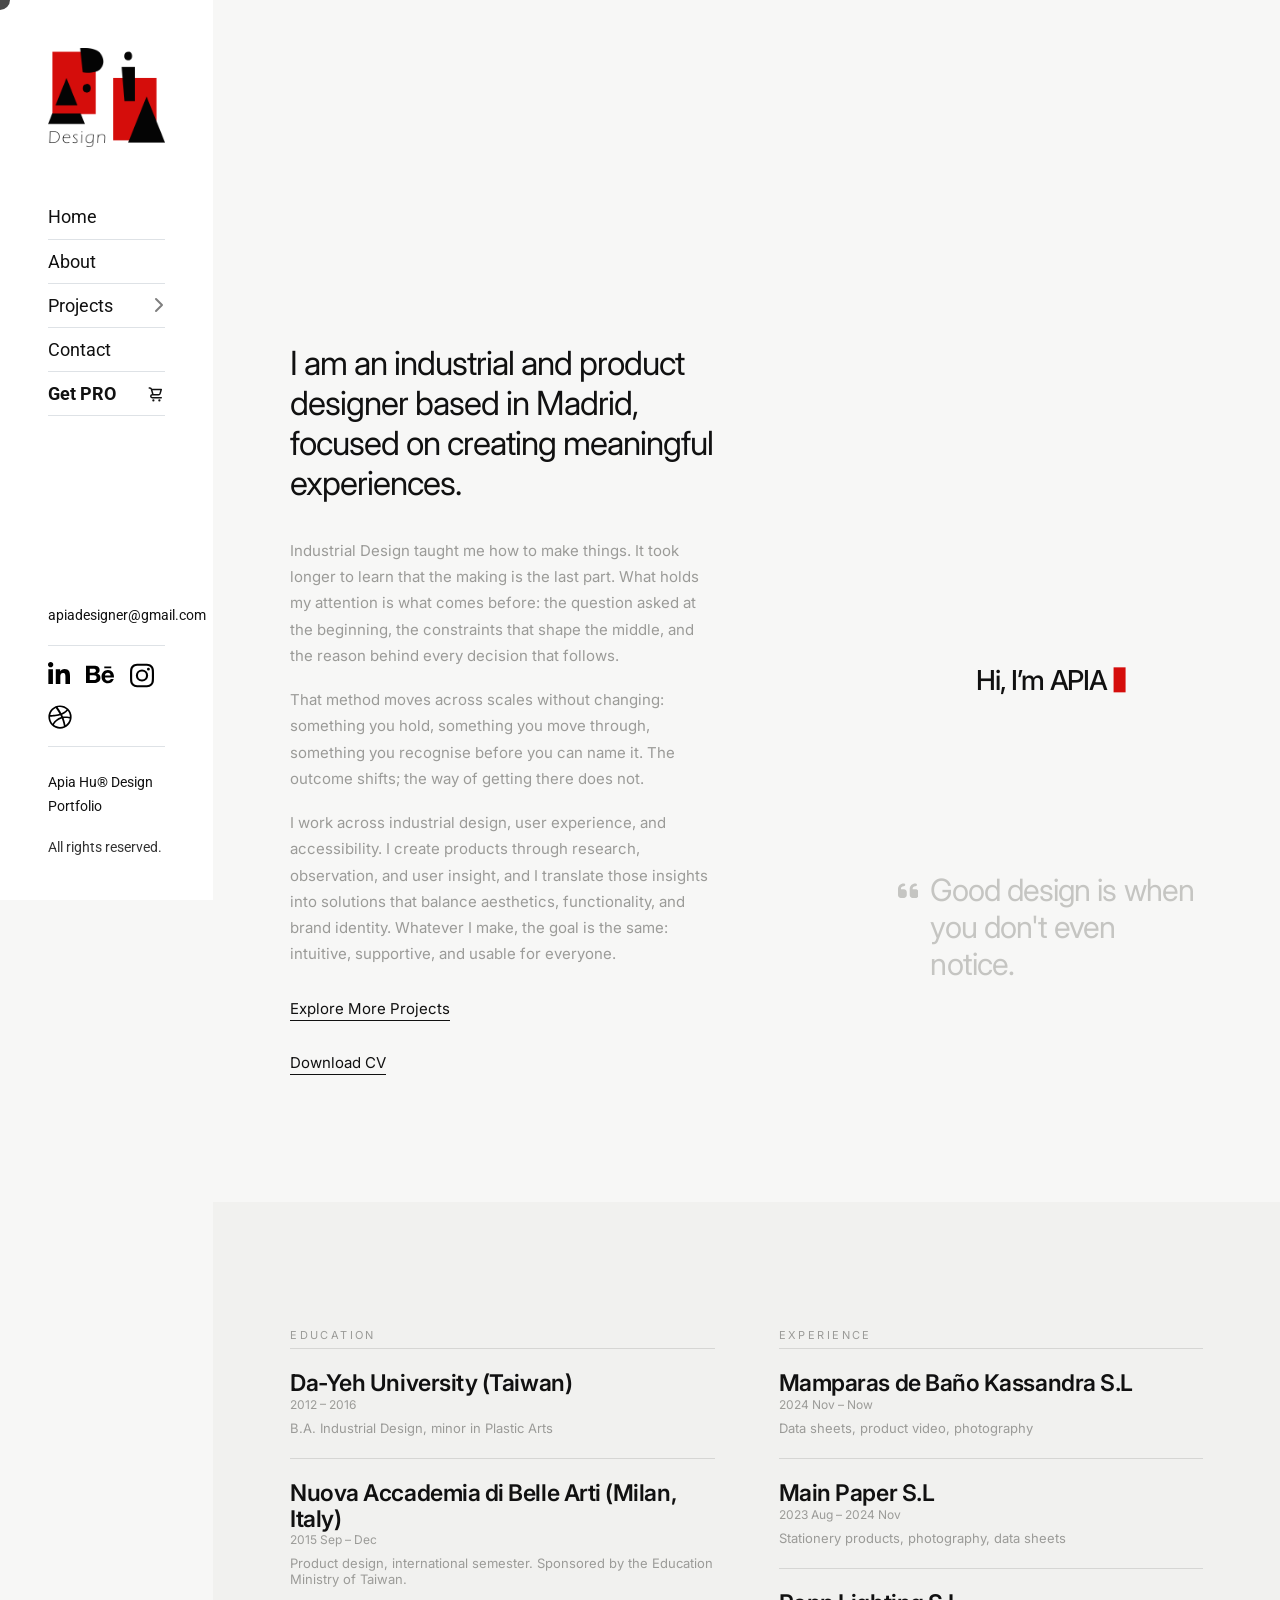
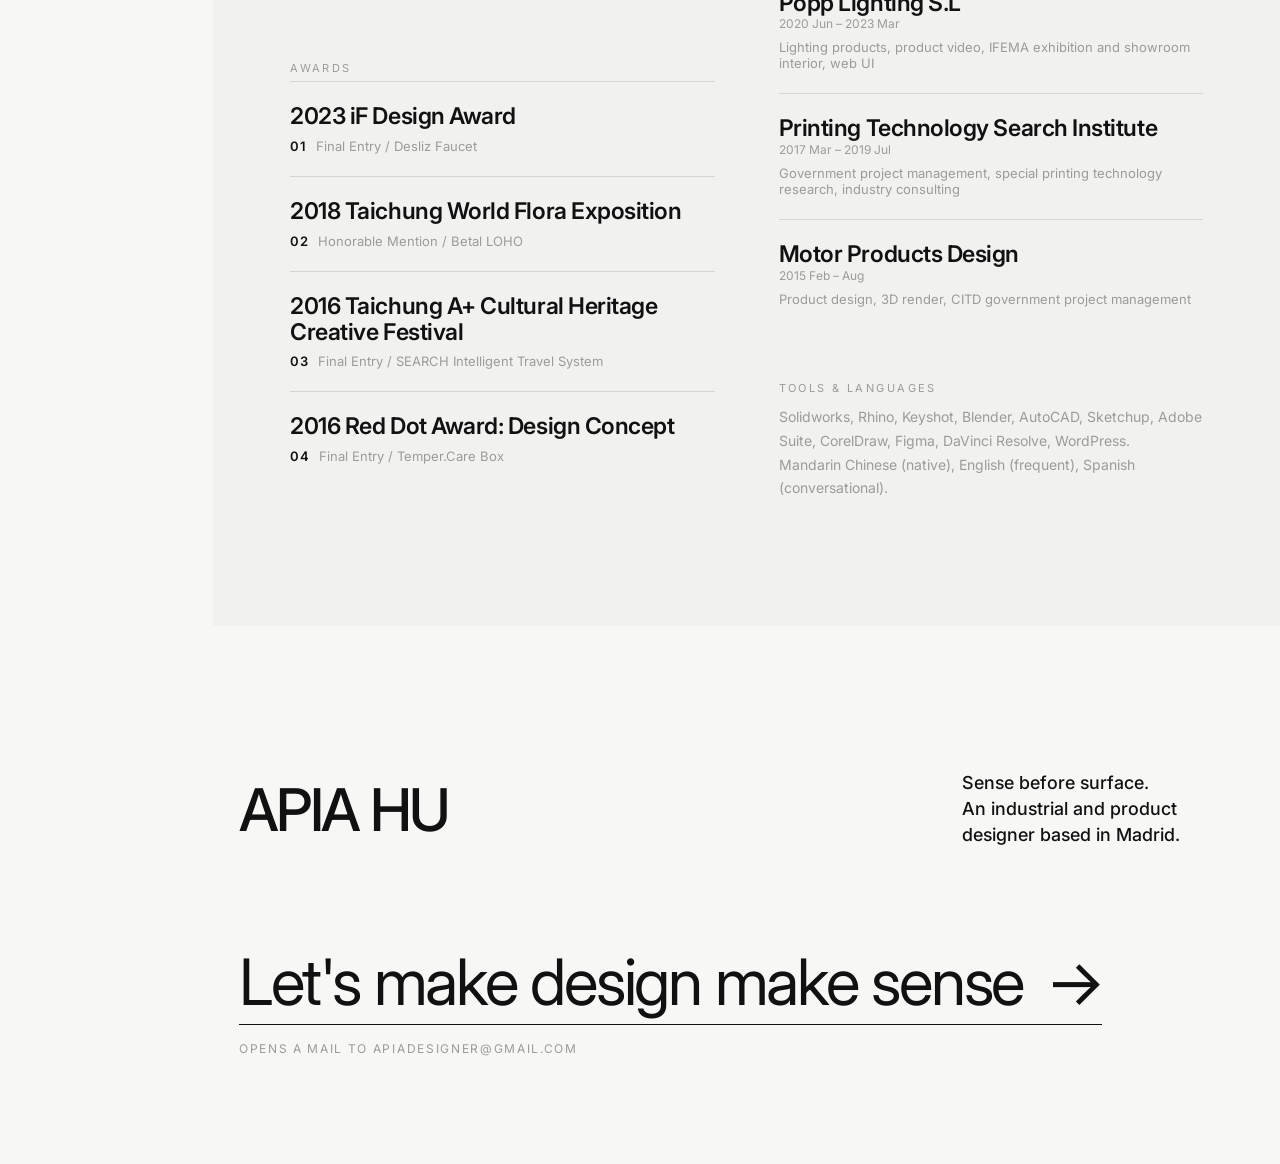
==== commit 5a42b8b4: "Replace the About page with the new design (same sidebar, cursor and transitions) Co-Authored-By: Cl" ====
--- a/About.html
+++ b/About.html
@@ -2,6 +2,22 @@
 <html lang="en">
 
 <head>
+  <title>Apia Hu — About</title>
+  <link rel="icon" type="image/x-icon" href="favicon.ico">
+  <link rel="icon" type="image/png" sizes="32x32" href="images/favicon/favicon-32x32.png">
+  <link rel="icon" type="image/png" sizes="16x16" href="images/favicon/favicon-16x16.png">
+  <link rel="apple-touch-icon" sizes="180x180" href="images/favicon/apple-touch-icon.png">
+  <script>
+    // Runs before the overlay is even parsed, so repeat visits within this
+    // browser tab skip straight to the page with no animation flash.
+    (function () {
+      try {
+        if (sessionStorage.getItem('introPlayed') === '1') {
+          document.documentElement.classList.add('intro-seen');
+        }
+      } catch (e) { /* private mode / storage blocked: intro will just play again */ }
+    })();
+  </script>
   <script>
     // Runs before first paint: if arriving from a project-link click,
     // add the class that instantly covers the page in red (see
@@ -15,31 +31,511 @@
       } catch (e) { /* private mode / storage blocked: no incoming transition */ }
     })();
   </script>
-  <title>ApiaHu Design Portfolio</title>
-  <link rel="icon" type="image/x-icon" href="favicon.ico">
-  <link rel="icon" type="image/png" sizes="32x32" href="images/favicon/favicon-32x32.png">
-  <link rel="icon" type="image/png" sizes="16x16" href="images/favicon/favicon-16x16.png">
-  <link rel="apple-touch-icon" sizes="180x180" href="images/favicon/apple-touch-icon.png">
   <meta charset="utf-8">
   <meta http-equiv="X-UA-Compatible" content="IE=edge">
-  <meta name="viewport" content="width=device-width, initial-scale=1.0">
+  <meta name="viewport" content="width=device-width, initial-scale=1.0, viewport-fit=cover">
   <meta name="format-detection" content="telephone=no">
   <meta name="apple-mobile-web-app-capable" content="yes">
   <meta name="author" content="">
   <meta name="keywords" content="">
-  <meta name="description" content="">
+  <meta name="description" content="Apia Hu — industrial and product designer based in Madrid. Sense before surface.">
   <link rel="stylesheet" type="text/css" href="css/vendor.css">
   <link href="https://cdn.jsdelivr.net/npm/bootstrap@5.3.1/dist/css/bootstrap.min.css" rel="stylesheet"
     integrity="sha384-4bw+/aepP/YC94hEpVNVgiZdgIC5+VKNBQNGCHeKRQN+PtmoHDEXuppvnDJzQIu9" crossorigin="anonymous">
   <link rel="stylesheet" type="text/css" href="style.css">
+  <link rel="stylesheet" type="text/css" href="css/intro.css">
 
   <link rel="preconnect" href="https://fonts.googleapis.com">
   <link rel="preconnect" href="https://fonts.gstatic.com" crossorigin>
   <link href="https://fonts.googleapis.com/css2?family=Roboto:wght@100;300;400;700;900&display=swap" rel="stylesheet">
+  <link href="https://fonts.googleapis.com/css2?family=Inter:wght@300;400;500;600;700&display=swap" rel="stylesheet">
+<style>
+
+/* ============================================================
+   TOKENS
+   ============================================================ */
+:root{
+  --bg:#f7f7f6;
+  --bg-alt:#f1f1ef;
+  --ink:#111;
+  --ink-soft:#9b9b98;
+  --ghost:#e9e9e7;
+  --gray:#c5c5c2;              /* ONE tone for both backdrop pieces */
+  --line:rgba(17,17,17,.12);
+  --card:#e4e3e0;
+  --side:16.6667%;   /* sidebar width = your col-lg-2 */
+  --ff:"Inter",-apple-system,BlinkMacSystemFont,"Segoe UI",Roboto,sans-serif;
+  box-sizing:border-box;
+  padding-top:env(safe-area-inset-top,0px);
+  padding-bottom:env(safe-area-inset-bottom,0px);
+}
+/* This page stays light like the rest of the site (the draft followed the
+   OS dark-mode setting, which would put dark content next to the white
+   sidebar). Add data-theme="dark" on <html> to preview the dark palette. */
+:root[data-theme="dark"]{
+  --bg:#0e0e0e;--bg-alt:#141414;--ink:#f2f0ec;--ink-soft:#6e6c68;
+  --ghost:#1b1b1b;--gray:#4e4c49;--line:rgba(242,240,236,.14);--card:#1d1d1d;
+}
+
+/* The new design's base styles are scoped to its own three wrappers, so
+   the sidebar keeps your site's Roboto / link / reset rules untouched,
+   and your site-wide heading, link and paragraph rules don't leak in. */
+html{scroll-behavior:smooth;scroll-padding-top:env(safe-area-inset-top,0px)}
+body{background:var(--bg);overflow-x:hidden;-webkit-font-smoothing:antialiased}
+:is(.backdrop,.hero-front,.main){color:var(--ink);font-family:var(--ff);font-size:16px;line-height:normal}
+:is(.backdrop,.hero-front,.main) *,
+:is(.backdrop,.hero-front,.main) *::before,
+:is(.backdrop,.hero-front,.main) *::after{box-sizing:border-box;margin:0;padding:0}
+:is(.backdrop,.hero-front,.main) :is(h1,h2,h3,h4,h5,h6){font-family:inherit;color:inherit}
+:is(.backdrop,.hero-front,.main) a{color:inherit;text-decoration:none}
+:is(.backdrop,.hero-front,.main) img{max-width:100%;display:block}
+:is(.backdrop,.hero-front,.main) ::selection{background:var(--ink);color:var(--bg)}
+
+/* ============================================================
+   FIXED BACKDROP  — stays put, images scroll over it
+   ============================================================ */
+.backdrop{
+  position:fixed;top:0;left:var(--side);right:0;bottom:0;z-index:1;
+  pointer-events:none;user-select:none;overflow:hidden;
+  opacity:0;transition:opacity .8s ease;
+  /* lifted so the pair sits level with the upper part of the wheel render */
+  display:flex;align-items:center;justify-content:space-between;
+  gap:4vw;padding:0 4vw 26vh 2vw;
+}
+.backdrop.show{opacity:1}
+/* raised only while the text crosses the hero artwork */
+.backdrop.front{z-index:6}
+/* at the very top both the wordmark and the copy are black; they ease to
+   gray as soon as you scroll into the project canvas */
+.wordmark,.backdrop-copy{transition:color .75s cubic-bezier(.2,.8,.2,1);will-change:transform}
+.backdrop.at-top .wordmark,
+.backdrop.at-top .backdrop-copy{color:var(--ink)}
+.wordmark{
+  white-space:nowrap;flex:none;align-self:center;margin-top:2vh;
+  font-size:clamp(44px,8vw,140px);font-weight:500;line-height:.9;
+  letter-spacing:-.045em;color:var(--gray);
+}
+.backdrop-copy{
+  width:min(27%,330px);flex:none;align-self:center;
+  font-size:clamp(14px,1.4vw,20px);line-height:1.45;font-weight:500;color:var(--gray);
+}
+@media(max-width:991px){
+  /* no room for the two side by side, so they stack:
+     wordmark, then the line directly beneath it */
+  /* stacked, but centred in the viewport like the desktop pair — they
+     still ride in from the left and the right and meet in the middle */
+  .backdrop{left:0;padding:0 5vw calc(12vh + env(safe-area-inset-bottom,0px));
+    flex-direction:column;align-items:flex-start;justify-content:center;gap:16px}
+  .wordmark{align-self:flex-start;margin-top:0;font-size:clamp(38px,12vw,90px)}
+  .backdrop-copy{display:block;align-self:flex-end;text-align:right;
+    width:min(100%,30ch);font-size:clamp(13px,3.6vw,17px);line-height:1.4}
+}
+
+/* ============================================================
+   CONTENT COLUMN
+   ============================================================ */
+.main{position:relative;z-index:5;margin-left:var(--side)}
+@media(max-width:991px){.main{margin-left:0}}
+
+/* ---- FULL-WIDTH LOHO HERO: black APIA HU, cutout overlapping it ---- */
+/* the hero is a tall scroll track; its stage is pinned, so the page holds
+   still while APIA HU and the line travel in to meet in the middle. */
+.hero{position:relative;width:100%;height:300svh;background:transparent}
+.hero-inner{position:sticky;top:0;height:100svh;display:grid;place-items:center;
+  overflow:hidden}
+.hero-inner{will-change:opacity,transform}
+.scroll-hint{position:absolute;left:50%;bottom:7vh;transform:translateX(-50%);
+  display:flex;flex-direction:column;align-items:center;gap:14px;
+  pointer-events:none;z-index:2;color:var(--ink)}
+.scroll-hint span{display:block;font-size:10px;letter-spacing:.3em;text-transform:uppercase}
+.scroll-hint .rail{display:block;position:relative;width:1px;height:54px;
+  background:var(--line);overflow:hidden}
+.scroll-hint .rail::after{content:'';position:absolute;left:0;top:0;width:1px;height:18px;
+  background:var(--ink);animation:railRun 2.1s cubic-bezier(.65,0,.35,1) infinite}
+@keyframes railRun{
+  0%{transform:translateY(-20px);opacity:0}
+  25%{opacity:1}
+  75%{opacity:1}
+  100%{transform:translateY(54px);opacity:0}
+}
+@media (prefers-reduced-motion:reduce){.scroll-hint .rail::after{animation:none;opacity:.6}}
+@media(max-width:991px){.scroll-hint{bottom:5vh}.scroll-hint .rail{height:40px}}
+
+.hero-front{position:fixed;top:0;left:var(--side);right:0;height:100svh;z-index:7;
+  display:grid;place-items:center;pointer-events:none;overflow:hidden}
+@media(max-width:991px){.hero-front{left:0}}
+
+/* hero: three SEARCH renders as depth layers.
+   each is a cutout with a real alpha channel, so they overlap cleanly on
+   any ground and carry their own soft shadow. */
+.hero-stack{position:relative;z-index:3;width:min(96%,1420px);aspect-ratio:16/9;
+  transform-style:preserve-3d}
+.hero-layer{position:absolute;will-change:transform;
+  opacity:0;animation:heroIn 1.1s cubic-bezier(.19,1,.22,1) forwards;
+  filter:drop-shadow(0 26px 34px rgba(0,0,0,.10))}
+.hl-wheel{filter:drop-shadow(0 22px 30px rgba(0,0,0,.07))}
+.hero-layer img{width:100%;height:auto;display:block}
+/* the wheel render is a crop; only its left edge sits against the layers
+   behind it, so that one is feathered and the top is left as-is */
+.hl-wheel img{
+  -webkit-mask-image:linear-gradient(to right,transparent 0,#000 8%);
+          mask-image:linear-gradient(to right,transparent 0,#000 8%);
+}
+.hl-full {left:2%; top:-10%; width:76%; animation-delay:.15s}
+.hl-bar  {left:58%;top:-10%; width:42%; animation-delay:.35s}
+.hl-wheel{left:46%;top:30%; width:78%; animation-delay:.55s}
+@keyframes heroIn{to{opacity:1}}
+.hero-layer .inner{display:block;animation:hoverDrift 9s ease-in-out infinite}
+.hl-bar   .inner{animation-duration:11s;animation-delay:-3s}
+.hl-wheel .inner{animation-duration:13s;animation-delay:-6s}
+@keyframes hoverDrift{0%,100%{transform:translateY(-8px)}50%{transform:translateY(8px)}}
+@media(max-width:991px){
+  .hero-stack{width:96%}
+  .hl-full{left:0;top:-6%;width:84%} .hl-bar{left:54%;top:-6%;width:48%}
+  .hl-wheel{left:34%;top:36%;width:88%}
+}
+@media (prefers-reduced-motion:reduce){.hero-layer .inner{animation:none}}
+
+
+/* ---- SCATTERED CANVAS (widths are % of the content column) ---- */
+.canvas{position:relative;height:570vh;overflow:hidden}
+.float{position:absolute;display:block;will-change:transform}
+.float .frame{position:relative;overflow:hidden;background:var(--card)}
+.float img,.float video{width:100%;height:100%;object-fit:cover;display:block;
+  transition:transform .45s cubic-bezier(.2,.8,.2,1)}
+.float:hover img,.float:hover video{transform:scale(1.04)}
+.float .cap{position:absolute;left:0;top:calc(100% + 12px);display:flex;flex-direction:column;gap:3px;
+  opacity:0;transform:translateY(6px);transition:.45s cubic-bezier(.2,.8,.2,1);white-space:nowrap}
+.float:hover .cap{opacity:1;transform:none}
+/* ---- hover pair (Desliz, Logitech, LAOSAN) ----
+   hovered image washes to 50% white; its partner shot reveals on the
+   opposite side of the column. .peer is inert — no hover, no caption. */
+.pair .frame::after{content:'';position:absolute;inset:0;z-index:2;pointer-events:none;
+  background:#fff;opacity:0;transition:opacity .16s linear}
+.pair:hover .frame::after{opacity:.3}
+.peer{position:absolute;z-index:4;pointer-events:none;will-change:transform}
+.peer .frame{position:relative;overflow:hidden;background:#000;
+  box-shadow:0 20px 50px rgba(0,0,0,.18);
+  opacity:0;clip-path:inset(0 0 22% 0);
+  transition:opacity .14s linear,clip-path .22s cubic-bezier(.2,.9,.25,1)}
+.peer img,.peer video{width:100%;height:100%;object-fit:cover;display:block}
+.pair:hover + .peer .frame{opacity:1;clip-path:inset(0 0 0 0)}
+.p1{left:10%;top:4%;  width:40%} .p1 .frame{aspect-ratio:16/9}
+.p2{left:46%;top:11%; width:37%} .p2 .frame{aspect-ratio:3/2}
+.p3{left:2%; top:26%; width:31%} .p3 .frame{aspect-ratio:4/3}
+.p6{left:50%;top:50%; width:38%} .p6 .frame{aspect-ratio:3/2}
+.p7{left:14%;top:58%; width:36%} .p7 .frame{aspect-ratio:16/9}
+.p4{left:42%;top:27%; width:38%} .p4 .frame{aspect-ratio:7/8}
+.p9{left:6%; top:73%; width:46%} .p9 .frame{aspect-ratio:4/3}
+.p11{left:4%; top:36%; width:50%} .p11 .frame{aspect-ratio:16/9}
+.p10{left:40%;top:82%; width:52%} .p10 .frame{aspect-ratio:3/2}
+.p8{left:44%;top:66%; width:50%} .p8 .frame{aspect-ratio:2/1}
+/* while a pair is open the other projects recede, so the two shots read
+   as one piece instead of colliding with whatever sits behind them */
+.float,.wordmark,.backdrop-copy{transition:opacity .18s linear,
+  color .75s cubic-bezier(.2,.8,.2,1)}
+.canvas:has(.pair:hover) .float:not(:hover){opacity:.12}
+body:has(.pair:hover) .wordmark,
+body:has(.pair:hover) .backdrop-copy{opacity:.35}
+@media(max-width:991px){.peer{display:none}}
+.float .cap b{font-size:15px;font-weight:500;letter-spacing:-.015em;order:2}
+.float .cap i{font-size:10px;font-style:normal;letter-spacing:.18em;text-transform:uppercase;
+  color:var(--ink-soft);order:1}
+
+/* composition: left / top / width. Aspect ratios match the real source files. */
+.f1{left:55%;top:2%; width:30%} .f1 .frame{aspect-ratio:2/3}
+.f2{left:9%;top:13%; width:15%} .f2 .frame{aspect-ratio:2/3}
+.f3{left:34%;top:22%; width:34%} .f3 .frame{aspect-ratio:16/9}
+.f4{left:8%;top:32%; width:21%} .f4 .frame{aspect-ratio:2/3}
+.f6{left:15%;top:48%; width:30%} .f6 .frame{aspect-ratio:2/3}
+.f7{left:68%;top:59%; width:19%} .f7 .frame{aspect-ratio:2/3}
+.f8{left:17%;top:68%; width:26%} .f8 .frame{aspect-ratio:2/3}
+.f9{left:62%;top:78%; width:20%} .f9 .frame{aspect-ratio:16/9}
+.f10{left:20%;top:85%; width:23%} .f10 .frame{aspect-ratio:2/3}
+.f11{left:62%;top:40%; width:18%} .f11 .frame{aspect-ratio:2/3}
+
+@media(max-width:991px){
+  .canvas{height:auto;padding:12vh 20px;display:flex;flex-direction:column;gap:9vh}
+  .float{position:relative!important;left:auto!important;top:auto!important;
+    width:88%!important;transform:none!important}
+  .float:nth-child(even){align-self:flex-end}
+  .float .cap{position:relative;top:auto;opacity:1;transform:none;margin-top:12px;white-space:normal}
+}
+
+/* ============================================================
+   CONTACT FORM
+   ============================================================ */
+.pills{display:flex;flex-wrap:wrap;gap:9px}
+.pill{font:inherit;font-size:14px;color:var(--ink);background:transparent;
+  border:1px solid var(--line);border-radius:100px;padding:11px 20px;
+  transition:border-color .25s,background .25s,color .25s}
+.pill:hover{border-color:var(--ink)}
+.pill.is-on{background:var(--ink);border-color:var(--ink);color:var(--bg)}
+/* site cursor rule: real buttons turn red on hover instead of getting the
+   "Open" circle. Answered pills are disabled so they don't flash red. */
+.pill:hover{background:#d50d0b!important;border-color:#d50d0b!important;color:#fff!important}
+.pill:disabled{pointer-events:none}
+.game-actions button:hover{background:none!important;border-color:#d50d0b!important;color:#d50d0b!important}
+
+/* ============================================================
+   BRIEF BUILDER  (replaces the duplicate contact form)
+   ============================================================ */
+.brief-label{margin-bottom:6vh;font-size:11px;letter-spacing:.28em;text-transform:uppercase;
+  color:var(--ink-soft);margin-bottom:7vh}
+.brief-line{font-size:clamp(26px,4.4vw,58px);font-weight:400;letter-spacing:-.035em;
+  line-height:1.22;max-width:19ch;margin-bottom:9vh}
+.slot{position:relative;white-space:nowrap;transition:color .3s}
+.slot.empty{color:var(--ink-soft);border-bottom:1px solid var(--line)}
+.slot.filled{color:var(--ink)}
+.slot .swap{display:inline-block;animation:slotIn .4s cubic-bezier(.2,.9,.25,1)}
+@keyframes slotIn{from{opacity:0;transform:translateY(.22em)}to{opacity:1;transform:none}}
+.brief-rows{display:grid;gap:34px;max-width:860px}
+.brief-row>span{display:block;font-size:11px;letter-spacing:.2em;text-transform:uppercase;
+  color:var(--ink-soft);margin-bottom:13px}
+.brief-row .pills{display:flex;flex-wrap:wrap;gap:9px}
+.brief-out{margin-top:8vh;min-height:92px}
+.brief-go{display:inline-flex;align-items:baseline;gap:14px;
+  font-size:clamp(20px,2.7vw,30px);letter-spacing:-.03em;color:var(--ink);
+  border-bottom:1px solid var(--ink);padding-bottom:4px;
+  opacity:0;transform:translateY(10px);pointer-events:none;
+  transition:opacity .4s,transform .5s cubic-bezier(.2,.8,.2,1)}
+.brief-go.on{opacity:1;transform:none;pointer-events:auto}
+.brief-note{margin-top:22px;font-size:13px;line-height:1.6;color:var(--ink-soft);max-width:38ch}
+.brief-note a{color:var(--ink);border-bottom:1px solid var(--line)}
+.brief-reset{display:inline-block;margin-left:18px;font-size:12px;color:var(--ink-soft);
+  border-bottom:1px solid var(--line);background:none;border-top:0;border-left:0;border-right:0;
+  font-family:inherit;opacity:0;transition:opacity .4s}
+.brief-reset.on{opacity:1}
+
+/* ---- experiment switch + material game ---- */
+.game{display:grid;grid-template-columns:minmax(0,420px) 1fr;gap:clamp(26px,5vw,64px);
+  align-items:start;max-width:980px}
+.game-shot{position:relative;aspect-ratio:1;overflow:hidden;background:var(--card)}
+.game-shot img{width:100%;height:100%;object-fit:cover;display:block;
+  animation:matIn .5s cubic-bezier(.2,.9,.25,1)}
+@keyframes matIn{from{opacity:0;transform:scale(1.04)}to{opacity:1;transform:none}}
+.game-count{font-size:11px;letter-spacing:.22em;text-transform:uppercase;
+  color:var(--ink-soft);margin-bottom:16px}
+.game-q{font-size:clamp(22px,3vw,38px);font-weight:400;letter-spacing:-.03em;
+  line-height:1.15;margin-bottom:26px}
+.game-opts{display:flex;flex-direction:column;align-items:flex-start;gap:9px}
+.game-opts .pill{text-align:left}
+.pill.right{background:var(--ink);border-color:var(--ink);color:var(--bg)}
+.pill.wrong{opacity:.32;text-decoration:line-through}
+.game-reveal{margin-top:26px;opacity:0;transform:translateY(8px);
+  transition:opacity .4s,transform .5s cubic-bezier(.2,.8,.2,1)}
+.game-reveal.on{opacity:1;transform:none}
+.game-reveal .verdict{font-size:11px;letter-spacing:.22em;text-transform:uppercase;
+  color:var(--ink-soft);margin-bottom:9px}
+.game-reveal h4{font-size:19px;font-weight:600;letter-spacing:-.02em;margin-bottom:7px}
+.game-reveal p{font-size:14px;line-height:1.65;color:var(--ink-soft);max-width:42ch}
+.game-actions{display:flex;gap:22px;align-items:baseline;flex-wrap:wrap;margin-top:22px}
+.game-actions a,.game-actions button{font:inherit;font-size:14px;color:var(--ink);
+  background:none;border:0;border-bottom:1px solid var(--ink);padding:0 0 3px}
+.game-end{max-width:46ch}
+.game-end h3{font-size:clamp(22px,3vw,38px);font-weight:400;letter-spacing:-.03em;
+  line-height:1.2;margin-bottom:18px}
+.game-end p{font-size:15px;line-height:1.7;color:var(--ink-soft);margin-bottom:28px}
+@media(max-width:780px){.game{grid-template-columns:1fr}}
+
+
+
+
+
+/* ============================================================
+   OUTRO — the same pair, now as real content at the foot
+   ============================================================ */
+.outro{position:relative;z-index:5;background:var(--bg);
+  padding:16vh 4vw calc(12vh + env(safe-area-inset-bottom,0px)) 2vw}
+.outro-row{display:flex;align-items:center;justify-content:space-between;gap:4vw}
+.outro-mark{white-space:nowrap;flex:none;color:var(--ink);
+  font-size:clamp(30px,4.6vw,76px);font-weight:500;line-height:.9;letter-spacing:-.045em}
+.outro-copy{width:min(27%,330px);flex:none;color:var(--ink);
+  font-size:clamp(14px,1.4vw,20px);line-height:1.45;font-weight:500}
+.outro-mark,.outro-copy{opacity:0;transform:translateX(var(--from,0));
+  transition:opacity .9s cubic-bezier(.2,.8,.2,1),transform 1s cubic-bezier(.2,.8,.2,1)}
+.outro-mark{--from:-14vw} .outro-copy{--from:14vw}
+.outro.in .outro-mark,.outro.in .outro-copy{opacity:1;transform:none}
+/* the CTA writes itself in, word by word, then the rule draws under it */
+.outro-cta{display:inline-block;position:relative;margin-top:11vh;
+  font-size:clamp(26px,5vw,66px);font-weight:400;letter-spacing:-.035em;
+  line-height:1.1;color:var(--ink);transition:color .3s ease}
+.outro-cta:hover{color:#d50d0b}
+.outro-cta .w{display:inline-block;opacity:0;transform:translateY(.5em);
+  transition:opacity .6s cubic-bezier(.19,1,.22,1),transform .7s cubic-bezier(.19,1,.22,1)}
+.outro.in .outro-cta .w{opacity:1;transform:none}
+.outro-cta .w:nth-child(1){transition-delay:.30s}
+.outro-cta .w:nth-child(2){transition-delay:.38s}
+.outro-cta .w:nth-child(3){transition-delay:.46s}
+.outro-cta .w:nth-child(4){transition-delay:.54s}
+.outro-cta .w:nth-child(5){transition-delay:.62s}
+.outro-cta .arrow{display:inline-block;margin-left:.35em;font-style:normal;
+  opacity:0;transform:translateX(-.3em);
+  transition:opacity .5s ease .78s,transform .6s cubic-bezier(.2,.8,.2,1) .78s}
+.outro.in .outro-cta .arrow{opacity:1;transform:none}
+.outro-cta .rule{position:absolute;left:0;bottom:-.12em;height:1px;width:100%;
+  background:currentColor;transform:scaleX(0);transform-origin:left;
+  transition:transform .9s cubic-bezier(.76,0,.24,1) .62s}
+.outro.in .outro-cta .rule{transform:scaleX(1)}
+.outro-cta:hover .arrow{transform:translateX(.25em)}
+.outro-cta:hover .rule{transform-origin:right;transform:scaleX(0);
+  transition:transform .45s cubic-bezier(.76,0,.24,1)}
+.outro-mail{margin-top:24px;font-size:12px;letter-spacing:.14em;
+  text-transform:uppercase;color:var(--ink-soft);
+  opacity:0;transition:opacity .6s ease 1.05s}
+.outro.in .outro-mail{opacity:1}
+
+@media(max-width:991px){
+  .outro-row{flex-direction:column;align-items:flex-start;gap:16px}
+  .outro{padding:14vh 5vw 12vh}
+  .outro-cta{margin-top:8vh}
+  .outro-mark{font-size:clamp(38px,12vw,90px)}
+  .outro-copy{width:min(100%,30ch);align-self:flex-end;text-align:right;
+    font-size:clamp(13px,3.6vw,17px);line-height:1.4}
+}
+
+/* ============================================================
+   LOWER SECTIONS
+   ============================================================ */
+.statement{position:relative;z-index:5;padding:14vh 6vw;background:var(--bg-alt)}
+.statement .reel{position:relative;width:100%;max-width:1400px;margin:0 auto;
+  aspect-ratio:16/9;overflow:hidden;background:#000}
+.statement video{width:100%;height:100%;object-fit:cover;display:block}
+.statement .reel-mute{
+  position:absolute;right:16px;bottom:16px;z-index:2;width:40px;height:40px;border-radius:50%;
+  border:1px solid rgba(255,255,255,.55);background:rgba(0,0,0,.35);color:#fff;
+  font-size:13px;line-height:1;display:flex;align-items:center;justify-content:center;
+  backdrop-filter:blur(6px);transition:background .3s}
+.statement .reel-mute:hover{background:rgba(0,0,0,.6)}
+
+.about{position:relative;z-index:5;background:var(--bg);padding:14vh 6vw;
+  display:grid;grid-template-columns:1fr 1fr;gap:clamp(30px,5vw,80px);align-items:start}
+.about h2{font-size:clamp(21px,2.6vw,36px);font-weight:400;letter-spacing:-.03em;line-height:1.2}
+.about .body{font-size:15px;line-height:1.75;color:var(--ink-soft);display:grid;gap:18px}
+.about-cta{color:var(--ink);margin-top:10px}
+.about-cta a{border-bottom:1px solid var(--ink);padding-bottom:2px;transition:opacity .3s}
+.about-cta a:hover{opacity:.55}
+.portrait{aspect-ratio:21/32;background:var(--card);overflow:hidden;margin-top:34px;position:relative}
+/* without this the photo stops at its natural width and the card
+   colour shows around it on wide screens */
+.portrait img{width:100%;height:100%;object-fit:cover;object-position:center 30%}
+.exp{margin-top:52px}
+.exp-label{font-size:11px;letter-spacing:.22em;text-transform:uppercase;
+  color:var(--ink-soft);margin-bottom:6px}
+.award{padding:22px 0;border-top:1px solid var(--line)}
+.award h5{font-size:clamp(17px,1.9vw,23px);font-weight:600;letter-spacing:-.02em;line-height:1.12}
+.award p{margin-top:8px;font-size:13px;color:var(--ink-soft)}
+.award .no{font-weight:600;color:var(--ink);margin-right:10px;letter-spacing:.04em}
+@media(max-width:860px){.about{grid-template-columns:1fr}}
+
+.contact{position:relative;z-index:5;padding:14vh 6vw 16vh;background:var(--bg-alt)}
+.contact .big{font-size:clamp(22px,3.4vw,44px);font-weight:400;letter-spacing:-.03em;
+  line-height:1.18;max-width:20ch;margin:0}
+
+.ph{position:absolute;inset:0;display:flex;align-items:center;justify-content:center;
+  background:var(--card);color:var(--ink-soft);font-size:10px;letter-spacing:.18em;
+  text-transform:uppercase;text-align:center;padding:12px}
+.rv{opacity:0;transform:translateY(24px);transition:opacity .9s cubic-bezier(.2,.8,.2,1),transform .9s cubic-bezier(.2,.8,.2,1)}
+.rv.in{opacity:1;transform:none}
+@media (prefers-reduced-motion:reduce){*{animation:none!important;transition:none!important}.rv{opacity:1;transform:none}}
+
+/* ---- About page: hero band, bio, values (same tokens as the homepage) ---- */
+.hero-about{position:relative;z-index:5;background:var(--bg);padding:14vh 6vw 0;overflow:hidden}
+.hero-about .intro-overlay-x{display:none}
+.about .portrait{max-width:100%;margin-left:0}
+.about-hero-row{display:flex;align-items:center;justify-content:flex-start;gap:4vw}
+.about-wordmark{white-space:nowrap;flex:none;color:var(--ink);transition:color .75s cubic-bezier(.2,.8,.2,1),opacity .3s ease;font-size:clamp(44px,8vw,140px);font-weight:500;line-height:.9;letter-spacing:-.045em}
+.about-wordmark.gray{color:var(--gray)}
+.bio{position:relative;z-index:5;background:var(--bg-alt);padding:14vh 6vw}
+.bio-grid{display:grid;grid-template-columns:1fr 1fr;gap:clamp(30px,5vw,80px);align-items:start}
+.bio .sub{font-size:11px;letter-spacing:.22em;text-transform:uppercase;color:var(--ink-soft);margin-bottom:6px}
+.bio .yr{display:block;font-size:12px;color:var(--ink-soft);margin-bottom:6px}
+.bio .tools{font-size:14px;line-height:1.7;color:var(--ink-soft);margin-top:10px}
+.values{position:relative;z-index:5;background:var(--bg);padding:14vh 6vw}
+.values h2{font-size:clamp(21px,2.6vw,36px);font-weight:400;letter-spacing:-.03em;line-height:1.2;margin-bottom:6vh;max-width:22ch}
+.value-grid{display:flex;flex-direction:column;gap:0}
+.value{position:sticky;top:calc(16vh + var(--i,0) * 26px);height:58vh;min-height:320px;margin-bottom:8vh;}
+.face{height:100%;background:var(--card);padding:36px 34px;display:flex;flex-direction:column;box-shadow:0 -18px 40px rgba(0,0,0,.06);clip-path:inset(0 0 0 100%);transition:clip-path 1s cubic-bezier(.76,0,.24,1)}
+.value.in .face{clip-path:inset(0 0 0 0)}
+.value:nth-child(2) .face{background:#dedcd8}.value:nth-child(3) .face{background:#d4d2ce}
+.value .big{font-size:clamp(90px,16vw,220px);font-weight:500;letter-spacing:-.06em;line-height:.8;color:var(--ink)}
+.value .no{font-weight:600;color:var(--ink);letter-spacing:.04em;font-size:13px}
+.value h5{margin-top:auto;padding-top:24px;font-size:clamp(17px,1.9vw,23px);font-weight:600;letter-spacing:-.02em;line-height:1.12}
+.value p{margin-top:12px;font-size:14px;line-height:1.6;color:var(--ink-soft)}
+@media(max-width:860px){
+  .bio-grid{grid-template-columns:1fr}
+  .value{height:auto;min-height:0;position:relative;top:auto}
+  .face{height:auto}
+  .about-hero-row{flex-direction:column;align-items:flex-start}
+  }
+    #home { position: relative; }
+    #intro { position: absolute; inset: 0; z-index: 5; background: #fff; overflow: hidden; cursor: pointer;
+      transition: opacity .8s ease; }
+    #intro.is-fading { opacity: 0; pointer-events: none; }
+    #intro .intro-cards { position: absolute; inset: 0; z-index: 2; }
+    #intro .intro-title { position: absolute; left: 50%; top: 50%; transform: translate(-50%, -50%); margin: 0; z-index: 1;
+      font-family: var(--ff); font-weight: 500; color: var(--ink); white-space: nowrap;
+      font-size: 9cqw; letter-spacing: -.045em; line-height: .9; }
+    #intro .intro-cursor { display: inline-block; width: .42em; height: .9em; margin-left: .05em; vertical-align: -.08em;
+      background: #d50d0b; animation: intro-blink .6s steps(1) infinite; }
+    @keyframes intro-blink { 50% { opacity: 0; } }
+    #intro .ic { position: absolute; left: 50%; top: 50%; height: auto; margin: 0; opacity: 0; display: block;
+      transform: translate(-50%, -50%) rotate(var(--r, 0deg)) translate(var(--x, 0), var(--y, 0)) scale(var(--s, 1));
+      animation: ic-in .18s ease-out forwards; background: #F1F1F0; object-fit: cover; }
+    #intro .ic.v { width: 30cqw; aspect-ratio: 3 / 4; }
+    #intro .ic.h { width: 46cqw; aspect-ratio: 4 / 3; }
+    #intro .ic.frame { background: #FDEEE9; }
+    #intro .ic.frame span { position: absolute; width: 22%; height: 22%; border: 0 solid #FF534A; }
+    #intro .ic.frame span:nth-child(1) { top: 0; left: 0; border-top-width: 10px; border-left-width: 10px; }
+    #intro .ic.frame span:nth-child(2) { top: 0; right: 0; border-top-width: 10px; border-right-width: 10px; }
+    #intro .ic.frame span:nth-child(3) { bottom: 0; left: 0; border-bottom-width: 10px; border-left-width: 10px; }
+    #intro .ic.frame span:nth-child(4) { bottom: 0; right: 0; border-bottom-width: 10px; border-right-width: 10px; }
+    @keyframes ic-in { from { opacity: 0; } to { opacity: 1; } }
+    
+  
+@media (prefers-reduced-motion:reduce){.face{clip-path:none}}
+
+.portrait.intro-host{container-type:inline-size}
+.portrait.intro-host #intro{position:absolute;inset:0;z-index:5;background:var(--card)}
+#portraitImg{opacity:0;transition:opacity .9s ease}
+#portraitImg.shown{opacity:1}
+.portrait #intro .intro-cards{position:absolute;inset:0 0 0 0}
+
+.portrait.intro-host{background:transparent;overflow:visible}
+.portrait.intro-host #intro{background:transparent;overflow:visible}
+.portrait.intro-host #intro .intro-cards{overflow:hidden}
+.portrait.intro-host #intro .ic.v{width:56cqw}
+.portrait.intro-host #intro .ic.h{width:84cqw}
+.about-wordmark.await{opacity:0}
+
+/* portrait: black and white, smaller on wide screens */
+#portraitImg{filter:grayscale(100%)}
+@media (min-width:1200px){ .about .portrait{max-width:72%;margin-left:auto} }
+
+
+
+/* introduction: minimal values list, and a slogan under the portrait */
+.slogan{margin-top:28px;display:flex;align-items:flex-start;gap:12px;font-size:clamp(22px,2.4vw,34px);font-weight:400;letter-spacing:-.03em;line-height:1.2;color:#7d7d7a}
+.slogan-q{width:clamp(16px,1.6vw,22px);height:auto;flex:none;margin-top:.25em;fill:#9d9d9a}
+
+/* slogan: title gray, fades in only while the portrait is on screen */
+.slogan{opacity:0;transform:translateY(16px);transition:opacity .9s cubic-bezier(.2,.8,.2,1),transform .9s cubic-bezier(.2,.8,.2,1);color:var(--gray)}
+.slogan.in{opacity:1;transform:none}
+.slogan-q{fill:var(--gray)}
+
+@media (max-width:860px){ .about-wordmark .wm-name{display:block} }
+
+/* bio: on mobile the order is Education, Experience, Awards, Tools */
+.bio-grid{grid-template-areas:none}
+.bio-edu{grid-area:edu}.bio-exp{grid-area:exp}.bio-awd{grid-area:awd}.bio-tools{grid-area:tools}
+@media (max-width:860px){
+  .bio-grid{grid-template-columns:1fr;grid-template-areas:"edu" "exp" "awd" "tools"}
+  .bio-col{display:contents}
+}
+</style>
 </head>
-
-<body class="bg-body homepage post-template" data-bs-spy="scroll" data-bs-target="#header-nav" tabindex="0">
-  <svg xmlns="http://www.w3.org/2000/svg" style="display: none;">
+<body id="about-page" class="homepage">
+<svg xmlns="http://www.w3.org/2000/svg" style="display: none;">
     <defs>
       <symbol xmlns="http://www.w3.org/2000/svg" id="calendar" viewBox="0 0 24 24">
         <g fill="none" stroke="currentColor" stroke-linecap="round" stroke-linejoin="round" stroke-width="2">
@@ -155,7 +651,7 @@
     </defs>
   </svg>
 
-  <a class="menu-btn"><span></span></a>
+<a class="menu-btn"><span></span></a>
 
   <div class="container-fluid overflow-hidden">
 
@@ -163,7 +659,7 @@
       <div class="header-wrap d-flex flex-column justify-content-between h-100">
         <div class="navigation">
           <div class="site-logo mt-5">
-            <a href="index.html">
+            <a href=http://apiadesigner.com>
               <img src="images/main-logo.png" alt="logo" class="img-fluid">
             </a>
           </div>
@@ -206,7 +702,7 @@
                   </ul>
                 </div>
               </li>
-              <li><a href="contact.html" class="nav-link">Contact</a></li>
+              <li><a href="#outro" class="nav-link">Contact</a></li>
               <li><a href="service.html"
                   class="nav-link d-flex justify-content-between align-items-center fw-bold"><span id="navProLabel">Get PRO</span> <svg width="18" height="18" viewBox="0 0 24 24">
                     <use xlink:href="#cart"></use>
@@ -231,246 +727,278 @@
         </div>
       </div>
     </header>
-
-
-    <main class="col-lg-10 offset-lg-2">
-      <div class="container">
-
-        <!-- content wrapper -->
-        <div class="justify-content-center px-1 mx-1 px-xl-5 mx-xl-5">
-
-          <section id="home" class="py-5 bg-text" data-text="01">
-            <div class="row">
-              <div class="col-lg-6">
-                <div class="banner-image text-center" data-aos="fade-right">
-                  <img src="images/Apia-image.png" alt="banner" class="img-fluid" class="img-fluid">
-                </div>
-              </div>
-              <div class="col-lg-6">
-                <div class="banner-content my-1 pt-1 my-lg-5 pt-lg-5" data-aos="fade-in">
-                  <span class="text-muted text-uppercase">Product / Industrial Design</span>
-                  <h2 class="banner-title display-xl lh-1 txt-fx slide-up">Apia Hu</h2>
-                </div>
-              </div>
-            </div>
-
-            <div class="row">
-              <div class="col-lg-4">
-                <div class="icon-box" data-aos="fade-up">
-                  <span>01</span>
-                  <h3 class="sub-heading">Industrial Design</h3>
-                  <p>Human-centered product designer focused on functionality, interaction, and thoughtful details. I create authentic design solutions through research, observation, and user insight. </p>
-                </div>
-              </div>
-              <div class="col-lg-4">
-                <div class="icon-box" data-aos="fade-up" data-aos-delay="100">
-                  <span>02</span>
-                  <h3 class="sub-heading">User Exeprience</h3>
-                  <p>Driven by curiosity about how the way people experience products. Inspired by culture, emerging trends, and everyday interactions. Enjoy translating insights into thoughtful solutions that balance aesthetics, functionality, and brand identity.</p>
-                </div>
-              </div>
-              <div class="col-lg-4">
-                <div class="icon-box" data-aos="fade-up" data-aos-delay="200">
-                  <span>03</span>
-                  <h3 class="sub-heading">Accessibility</h3>
-                  <p>Focused on inclusive and accessible design that improves everyday experiences. I aim to create solutions that are intuitive, supportive, and usable for everyone.</p>
-                </div>
-              </div>
-            </div>
-          </section>
-          
-          <section>
-            <div>
-              <div style="text-align:center; margin-top:30px;">
-                <a href="files/Apia-Hu-CV-2024.pdf" download class="btn btn-dark text-uppercase py-4 px-5" data-aos="fade-up" data-aos-delay="300">Download CV</a>
-              </div>
-            </div>
-          </section>
-
-          <section id="about" class="my-5 py-5 bg-text" data-text="02">
-            <div class="row d-flex flex-wrap" data-aos="fade-up">
-              <div class="col-lg-6 pb-5">
-                <span class="text-muted text-uppercase">BIODATA</span>
-                <h2 class="display-4 txt-fx slide-up">Education</h2>
-                <div class="data-info py-3" data-aos="fade-up">
-                  <span class="meta-date">2012 - 2016</span>
-                  <h3 class="info-title">Da-Yeh University (Taiwan)</h3>
-                  <p>B.A. Industrial Design Minor in Plastic Arts</p>
-                </div>
-                <div class="data-info" data-aos="fade-up" data-aos-delay="100">
-                  <span class="meta-date">2015 Sep - Dec</span>
-                  <h3 class="info-title">Nuova Accademia di Belle Arti (Milan, Italy)</h3>
-                  <p>Product design-international semester</p>
-                  <p>Sponsored by Education Ministry of TAIWAN</p>
-                </div>
-              </div>
-              <div class="row d-flex flex-wrap" data-aos="fade-up">
-                <div class="col-lg-6 pb-5">
-                <span class="text-muted text-uppercase">EXPERITSE</span>
-                <h2 class="display-4 txt-fx slide-up">Tools&Skills</h2>
-                <div class="data-info py-3" data-aos="fade-up">
-                  <span class="meta-date"> </span>
-                  <h3 class="info-title">Programs</h3>
-                  <p>Solidworks / Rhino / Keyshot / Blender / AutoCAD / Sketchup</p>
-                  <p>Adobe Suite / Coreldraw / Figma / DaVinci Resolve / Wordpress</p>
-                </div>
-                <div class="data-info" data-aos="fade-up" data-aos-delay="100">
-                  <span class="meta-date"> </span>
-                  <h3 class="info-title">Languages</h3>
-                  <p>Mandarin Chinese (Native) / English (Frequent) / Spanish (Conversational)</p>
-                </div>
-              </div>
-            </div>
-          </section>
-
-          <section id="experience" class="my-5 py-5 bg-text" data-text="03">
-            <div class="row justify-content-center mb-5">
-            </div>
-            <div class="row d-flex flex-wrap" data-aos="fade-up">
-              <div class="col-lg-6 pb-5">
-                <h2 class="display-4 txt-fx slide-up">Experiences</h2>
-                <div class="data-info py-3" data-aos="fade-up">
-                  <span class="meta-date">2024 Nov - Now</span>
-                  <h3 class="info-title">Mamparas de Baño Kassandra S.L</h3>
-                  <p>Data sheets / Product video / Photography / </p>
-                </div>
-                <div class="data-info" data-aos="fade-up" data-aos-delay="100">
-                  <span class="meta-date">2023 Agu - 2024 Nov</span>
-                  <h3 class="info-title">Main Paper S.L</h3>
-                  <p>Stationary Products / Photography / Data Sheets</p>
-                </div>
-                <div class="data-info py-3" data-aos="fade-up" data-aos-delay="200">
-                  <span class="meta-date">2020 Jun-2023 Mar</span>
-                  <h3 class="info-title">Popp Lighting S.L</h3>
-                  <p>Lighting Product / Product Video / IFEMA Exhibition+Showroom Interior / Web UI</p>
-                </div>
-              </div>
-              <div class="col-lg-6 pb-5">
-                <h2 class="display-4 txt-fx slide-up"> </h2>
-                <div class="data-info py-3" data-aos="fade-up">
-                  <span class="meta-date">2017 Mar-2019 July</span>
-                  <h3 class="info-title">Printing Technology Search Institute</h3>
-                  <p>Government project management / Special Printing Technology Research / Industry Consulting</p>
-                </div>
-                <div class="data-info" data-aos="fade-up" data-aos-delay="100">
-                  <span class="meta-date">2015 Feb-Aug</span>
-                  <h3 class="info-title">Motor Products Design</h3>
-                  <p>Product design/3D render/ CITD government project management</p>
-                </div>
-              </div>
-            </div>
-            <div class="row">
-              <div class="col-lg-6">
-                <div class="info-element py-4" data-aos="fade-up">
-                  <table class="table">
-                    <tbody>
-                      <tr>
-                        <th>Birth</th>
-                        <td>October, 1993</td>
-                      </tr>
-                      <tr>
-                        <th>Nation</th>
-                        <td>Taiwan</td>
-                      </tr>
-                      <tr>
-                        <th>Residence</th>
-                        <td>Madrid, España</td>
-                      </tr>
-                      <tr>
-                        <th>E-mail</th>
-                        <td><a href="#">apiadesigner@gmail.com</a></td>
-                      </tr>
-                    </tbody>
-                  </table>
-                </div>
-              </div>
-              <div class="col-lg-6">
-                <div class="skill-chart py-4" data-aos="fade-up">
-                  <ul class="skill-chart-list list-unstyled">
-                    <li>
-                      <div class="chart-header d-flex justify-content-between">
-                        <span class="skill-title">3D Programs (Solidworks+Rhino)</span>
-                        <span class="percentage">85%</span>
-                      </div>
-                      <div class="chart-border">
-                        <div class="chart-percentage eighty-five-percent"></div>
-                      </div>
-                    </li>
-                    <li>
-                      <div class="chart-header d-flex justify-content-between">
-                        <span class="skill-title">Adobe Suite, Coreldraw</span>
-                        <span class="percentage">90%</span>
-                      </div>
-                      <div class="chart-border">
-                        <div class="chart-percentage ninety-percent"></div>
-                      </div>
-                    </li>
-                    <li>
-                      <div class="chart-header d-flex justify-content-between">
-                        <span class="skill-title">Blender</span>
-                        <span class="percentage">80%</span>
-                      </div>
-                      <div class="chart-border">
-                        <div class="chart-percentage eighty-percent"></div>
-                      </div>
-                    </li>
-                    <li>
-                      <div class="chart-header d-flex justify-content-between">
-                        <span class="skill-title">Davinci Resolve</span>
-                        <span class="percentage">80%</span>
-                      </div>
-                      <div class="chart-border">
-                        <div class="chart-percentage eighty-percent"></div>
-                      </div>
-                    </li>
-                    <li>
-                      <div class="chart-header d-flex justify-content-between">
-                        <span class="skill-title">Figma</span>
-                        <span class="percentage">75%</span>
-                      </div>
-                      <div class="chart-border">
-                        <div class="chart-percentage seventy-five-percent"></div>
-                      </div>
-                    </li>
-                    <li>
-                      <div class="chart-header d-flex justify-content-between">
-                        <span class="skill-title">Photography</span>
-                        <span class="percentage">80%</span>
-                      </div>
-                      <div class="chart-border">
-                        <div class="chart-percentage eighty-percent"></div>
-                      </div>
-                    </li>
-                  </ul>
-                </div>
-              </div>
-            </div>
-          </section>
-
-          
-          <div>
-            <div style="text-align:center; margin-top:30px;">
-              <a href="portfolio-masonry.html" class="btn btn-dark text-uppercase py-4 px-5" data-aos="fade-up" data-aos-delay="300">View All</a>
-            </div>
-          </div>
+  </div><!-- /container-fluid -->
+
+
+<!-- ============ CONTENT ============ -->
+<div class="main">
+
+  <section class="hero-about" id="home">
+    <div class="about-hero-row">
+      <div class="about-wordmark" id="aboutWordmark">Hi, I’m <span class="wm-name">APIA HU.</span></div>
+    </div>
+  </section>
+
+  <section class="about" id="about">
+    <div>
+      <h2 class="rv">I am an industrial and product designer based in Madrid, focused on creating meaningful experiences.</h2>
+      <div class="body rv" style="margin-top:34px">
+        <p>Industrial Design taught me how to make things. It took longer to learn that the making is the last part. What holds my attention is what comes before: the question asked at the beginning, the constraints that shape the middle, and the reason behind every decision that follows.</p>
+        <p>That method moves across scales without changing: something you hold, something you move through, something you recognise before you can name it. The outcome shifts; the way of getting there does not.</p>
+        <p id="workPara">I work across industrial design, user experience, and accessibility. I create products through research, observation, and user insight, and I translate those insights into solutions that balance aesthetics, functionality, and brand identity. Whatever I make, the goal is the same: intuitive, supportive, and usable for everyone.</p>
+        <p class="about-cta"><a href="portfolio-masonry.html">Explore More Projects</a></p>
+        <p class="about-cta"><a href="files/Apia-Hu-CV-2024.pdf">Download CV</a></p>
+      </div>
+    </div>
+    <div>
+      <div class="portrait intro-host"><img id="portraitImg" src="images/about/portrait.jpeg" alt="Apia Hu portrait">
+        <div id="intro" aria-hidden="true">
+          <p class="intro-title"><span class="intro-text"></span><span class="intro-cursor"></span></p>
+          <div class="intro-cards"></div>
         </div>
-        <!-- / content wrapper -->
-
+      <p class="slogan" id="slogan"><svg class="slogan-q" viewBox="0 0 448 512" aria-hidden="true"><use href="#quote"></use></svg><span>Good design is when you don't even notice.</span></p>
       </div>
-    </main>
-
-  </div>
-
-  <script src="js/jquery-1.11.0.min.js"></script>
-  <script src="https://cdn.jsdelivr.net/npm/bootstrap@5.3.1/dist/js/bootstrap.bundle.min.js"
-    integrity="sha384-HwwvtgBNo3bZJJLYd8oVXjrBZt8cqVSpeBNS5n7C8IVInixGAoxmnlMuBnhbgrkm"
-    crossorigin="anonymous"></script>
-  <script src="js/plugins.js"></script>
-  <script src="js/script.js"></script>
-  <script src="js/cursor.js"></script>
-  <script src="js/nav-label-swap.js"></script>
-  <script src="js/page-transition.js"></script>
+    </div>
+  </section>
+
+  <section class="bio" id="bio">
+    <div class="bio-grid">
+      <div class="bio-col bio-left">
+      <div class="bio-edu">
+        <p class="exp-label">Education</p>
+        <div class="award rv"><h5>Da-Yeh University (Taiwan)</h5><span class="yr">2012 – 2016</span><p>B.A. Industrial Design, minor in Plastic Arts</p></div>
+        <div class="award rv"><h5>Nuova Accademia di Belle Arti (Milan, Italy)</h5><span class="yr">2015 Sep – Dec</span><p>Product design, international semester. Sponsored by the Education Ministry of Taiwan.</p></div>
+      </div>
+      <div class="bio-awd">
+        <p class="exp-label" style="margin-top:52px">Awards</p>
+        <div class="award rv"><h5>2023 iF Design Award</h5><p><span class="no">01</span>Final Entry / Desliz Faucet</p></div>
+        <div class="award rv"><h5>2018 Taichung World Flora Exposition</h5><p><span class="no">02</span>Honorable Mention / Betal LOHO</p></div>
+        <div class="award rv"><h5>2016 Taichung A+ Cultural Heritage Creative Festival</h5><p><span class="no">03</span>Final Entry / SEARCH Intelligent Travel System</p></div>
+        <div class="award rv"><h5>2016 Red Dot Award: Design Concept</h5><p><span class="no">04</span>Final Entry / Temper.Care Box</p></div>
+      </div>
+      </div>
+      <div class="bio-col bio-right">
+      <div class="bio-exp">
+        <p class="exp-label">Experience</p>
+        <div class="award rv"><h5>Mamparas de Baño Kassandra S.L</h5><span class="yr">2024 Nov – Now</span><p>Data sheets, product video, photography</p></div>
+        <div class="award rv"><h5>Main Paper S.L</h5><span class="yr">2023 Aug – 2024 Nov</span><p>Stationery products, photography, data sheets</p></div>
+        <div class="award rv"><h5>Popp Lighting S.L</h5><span class="yr">2020 Jun – 2023 Mar</span><p>Lighting products, product video, IFEMA exhibition and showroom interior, web UI</p></div>
+        <div class="award rv"><h5>Printing Technology Search Institute</h5><span class="yr">2017 Mar – 2019 Jul</span><p>Government project management, special printing technology research, industry consulting</p></div>
+        <div class="award rv"><h5>Motor Products Design</h5><span class="yr">2015 Feb – Aug</span><p>Product design, 3D render, CITD government project management</p></div>
+      </div>
+      <div class="bio-tools">
+        <p class="exp-label" style="margin-top:52px">Tools &amp; Languages</p>
+        <p class="tools">Solidworks, Rhino, Keyshot, Blender, AutoCAD, Sketchup, Adobe Suite, CorelDraw, Figma, DaVinci Resolve, WordPress.<br>Mandarin Chinese (native), English (frequent), Spanish (conversational).</p>
+      </div>
+      </div>
+    </div>
+  </section>
+
+  
+
+  <section class="outro" id="outro" aria-label="Contact">
+    <div class="outro-row">
+      <div class="outro-mark">APIA HU</div>
+      <p class="outro-copy">Sense before surface.<br>An industrial and product designer based in Madrid.</p>
+    </div>
+    <a class="outro-cta" href="mailto:apiadesigner@gmail.com?subject=Let%27s%20make%20design%20make%20sense&body=Hello%20Apia%2C%0A%0AWhat%20I%27m%20making%3A%0A%0AWho%20it%27s%20for%3A%0A%0AWhat%20matters%20most%3A%0A%0A">
+      <span class="w">Let's</span> <span class="w">make</span> <span class="w">design</span>
+      <span class="w">make</span> <span class="w">sense</span><i class="arrow">&rarr;</i>
+      <b class="rule"></b>
+    </a>
+    <p class="outro-mail">Opens a mail to apiadesigner@gmail.com</p>
+  </section>
+
+</div>
+
+<script>
+(function(){
+  var wm=document.getElementById('aboutWordmark');
+  function onScroll(){ if (window.__aboutFlying) return; wm.classList.toggle('gray', window.scrollY > 40); }
+  window.addEventListener('scroll', onScroll, {passive:true}); onScroll();
+})();
+(function(){
+  var io=new IntersectionObserver(function(es){es.forEach(function(e){
+    if(e.isIntersecting){e.target.classList.add('in');io.unobserve(e.target)}})},{threshold:.15});
+  document.querySelectorAll('.rv,.outro').forEach(function(e){io.observe(e)});
+})();
+</script>
+
+<script src="js/jquery-1.11.0.min.js"></script>
+<script src="https://cdn.jsdelivr.net/npm/bootstrap@5.3.1/dist/js/bootstrap.bundle.min.js" crossorigin="anonymous"></script>
+<script src="js/plugins.js"></script>
+<script src="js/script.js"></script>
+<script src="js/cursor.js"></script>
+<script src="js/nav-label-swap.js"></script>
+<script src="js/page-transition.js"></script>
+<script>
+  (function () {
+    var intro = document.getElementById('intro');
+    if (!intro) return;
+    if (window.matchMedia && window.matchMedia('(prefers-reduced-motion: reduce)').matches) {
+      intro.remove();
+      return;
+    }
+
+    var NAME = 'Hi, I\u2019m APIA HU.';
+    /* Named photos in slot order 1-18. FRAME = placeholder where the photo is missing.
+       Odd cards are vertical, even cards horizontal. Cards grow with their order;
+       the last card (coffee) is the biggest. */
+    var SLOTS = [
+      'images/intro/slot-01.jpg', 'images/intro/slot-02.jpg', 'FRAME', 'images/intro/slot-04.jpg', 'images/intro/slot-05.jpg', 'images/intro/slot-06.jpg',
+      'FRAME', 'images/intro/slot-08.jpg', 'images/intro/slot-09.jpg', 'FRAME', 'images/intro/slot-11.jpg', 'images/intro/slot-12.jpg',
+      'images/intro/slot-13.jpg', 'images/intro/slot-14.jpg', 'images/intro/slot-15.jpg', 'images/intro/slot-16.jpg', 'FRAME', 'images/intro/slot-18.jpg'
+    ];
+    var TYPE_MS = 110, START_DELAY = 1000, STEP_MS = 400, REMOVE_MS = 400, HOLD_MS = 600, LAST_HOLD_MS = 2600;
+
+    var textEl = intro.querySelector('.intro-text');
+    var stack = intro.querySelector('.intro-cards');
+    var timers = [];
+    var cardCount = 0;
+    var finished = false;
+
+    function later(fn, ms) { timers.push(setTimeout(fn, ms)); }
+    function rnd(min, max) { return min + Math.random() * (max - min); }
+
+    function typeName(i) {
+      if (i > NAME.length) return later(runStack, START_DELAY);
+      textEl.textContent = NAME.slice(0, i);
+      later(function () { typeName(i + 1); }, TYPE_MS);
+    }
+
+    /* Gradual scale by order: card 1 = 20%, card 18 (coffee) = 100%, each card a little bigger than the last */
+    function scaleFor(i) {
+      return +(0.2 + i * (0.8 / (SLOTS.length - 1))).toFixed(3);
+    }
+
+    function makeCard(src, index) {
+      var orient = (index % 2 === 0) ? 'v' : 'h';
+      var el;
+      if (src === 'FRAME') {
+        el = document.createElement('div');
+        el.className = 'ic frame ' + orient;
+        for (var k = 0; k < 4; k++) el.appendChild(document.createElement('span'));
+      } else {
+        el = document.createElement('img');
+        el.className = 'ic ' + orient;
+        el.alt = '';
+        el.src = src;
+      }
+      el.style.setProperty('--s', scaleFor(index));
+      el.style.setProperty('--r', rnd(-8, 8).toFixed(1) + 'deg');
+      el.style.setProperty('--x', rnd(-4, 4).toFixed(1) + '%');
+      el.style.setProperty('--y', rnd(-4, 4).toFixed(1) + '%');
+      return el;
+    }
+
+    function runStack() {
+      var i = 0;
+      (function tick() {
+        if (i >= SLOTS.length) return later(removeOneByOne, LAST_HOLD_MS);
+        cardCount++;
+        var el = makeCard(SLOTS[i], i);
+        el.style.zIndex = 10 + cardCount;
+        stack.appendChild(el);
+        i++;
+        later(tick, STEP_MS);
+      })();
+    }
+
+    /* Hide the photos one by one, newest first, until only APIA HU is left */
+    function removeOneByOne() {
+      if (finished) return;
+      var top = stack.lastElementChild;
+      if (!top) return later(revealAbout, HOLD_MS);
+      top.style.animation = 'none';
+      top.style.opacity = '1';
+      top.style.transition = 'opacity ' + REMOVE_MS + 'ms ease';
+      void top.offsetWidth;
+      top.style.opacity = '0';
+      later(function () { if (top.parentNode) top.parentNode.removeChild(top); }, REMOVE_MS);
+      later(removeOneByOne, REMOVE_MS);
+    }
+
+    /* Only the title is left: fade the overlay to show the real About page */
+    function revealAbout() {
+      if (finished) return;
+      finished = true;
+      var title = intro.querySelector('.intro-title');
+      var wm = document.getElementById('aboutWordmark');
+      if (!title || !wm) { intro.classList.add('is-fading'); later(removeIntro, 900); return; }
+
+      var cur = title.querySelector('.intro-cursor');
+      if (cur) cur.style.display = 'none';
+      window.__aboutFlying = true;
+
+      /* 1. the intro title fades out */
+      title.style.transition = 'opacity .6s ease';
+      title.style.opacity = '0';
+
+      /* 2. the page glides back to the top with an eased scroll */
+      var startY = window.scrollY, D = 1400, t0 = null;
+      function ease(p) { return p < .5 ? 4 * p * p * p : 1 - Math.pow(-2 * p + 2, 3) / 2; }
+      function glide(ts) {
+        if (t0 === null) t0 = ts;
+        var p = Math.min(1, (ts - t0) / D);
+        window.scrollTo({ top: startY * (1 - ease(p)), behavior: 'instant' });
+        if (p < 1) return requestAnimationFrame(glide);
+        arrived();
+      }
+      requestAnimationFrame(glide);
+
+      /* 3. at the top, the About title and the portrait fade in gently */
+      function arrived() {
+        window.scrollTo({ top: 0, behavior: 'instant' });
+        window.__aboutFlying = false;
+        wm.classList.remove('gray');
+        wm.style.transition = 'color .75s cubic-bezier(.2,.8,.2,1), opacity 1s ease .15s';
+        wm.classList.remove('await');
+        var photo = document.getElementById('portraitImg');
+        if (photo) photo.classList.add('shown');
+        later(removeIntro, 1100);
+      }
+    }
+
+    function removeIntro() {
+      timers.forEach(clearTimeout);
+      var photo = document.getElementById('portraitImg');
+      if (photo) photo.classList.add('shown');
+      var wm = document.getElementById('aboutWordmark');
+      if (wm) wm.classList.remove('await');
+      intro.remove();
+    }
+
+    intro.addEventListener('click', function () {
+      if (finished) return;
+      finished = true;
+      timers.forEach(clearTimeout);
+      removeIntro();
+    });
+
+    /* start the animation when the portrait comes into view */
+    var wmEl = document.getElementById('aboutWordmark');
+    if (wmEl) wmEl.classList.add('await');
+    var host = intro.parentElement;
+    var io = new IntersectionObserver(function (es) {
+      if (es[0].isIntersecting) { io.disconnect(); typeName(0); }
+    }, { threshold: 0.5 });
+    io.observe(host);
+  })();
+  </script>
+
+
+
+<script>
+(function () {
+  var slogan = document.getElementById('slogan');
+  var para = document.getElementById('workPara');
+  if (!slogan || !para) return;
+  function update() {
+    slogan.classList.toggle('in', para.getBoundingClientRect().top <= 120);
+  }
+  window.addEventListener('scroll', function () { requestAnimationFrame(update); }, { passive: true });
+  update();
+})();
+</script>
 </body>
-
 </html>
-
--- a/style.css
+++ b/style.css
@@ -1248,6 +1248,22 @@
     margin: 0;
 }
 
+/* ---------- standalone project video, shown after the overview --- */
+.project-video {
+    max-width: 1280px;
+    margin: 0 auto;
+    padding: 0 6vw 64px;
+}
+
+.project-video video {
+    display: block;
+    width: 100%;
+    max-width: 1112px;
+    margin: 0 auto;
+    border-radius: 8px;
+    background: #000;
+}
+
 @media (max-width: 720px) {
     .project-overview { grid-template-columns: 1fr; gap: 28px; padding-top: 48px; }
 }
@@ -1461,111 +1477,6 @@
 }
 
 /*------------------------------------------------------------------
-  Homepage marquee: three columns of project thumbnails, positioned
-  vertically by actual page scroll (not auto-playing) — the outer two
-  columns move downward and the middle moves upward as the visitor
-  scrolls, for a layered "parallax" feel. See js/marquee-parallax.js.
-  Each column's track repeats its images twice back-to-back so the
-  scroll-driven offset can wrap seamlessly.
-
-  The section is pinned full-screen inside a taller scroll-space
-  wrapper: while the visitor scrolls through that extra height, the
-  section stays put at 100vh and the strips cycle through several
-  full loops, then normal page scrolling resumes.
---------------------------------------------------------------------*/
-/* overflow:hidden on this ancestor turns it into the sticky containing
-   block, which breaks position:sticky for the marquee below — same
-   issue fixed on service.html. Scoped to the homepage only. */
-#home-page .container-fluid.overflow-hidden {
-    overflow: visible !important;
-}
-
-.marquee-scroll-space {
-    position: relative;
-    height: 300vh;
-}
-
-.marquee-showcase {
-    box-sizing: border-box;
-    padding: 8px 0 48px;
-    display: flex;
-    gap: 20px;
-    height: 100vh;
-    overflow: hidden;
-    position: sticky;
-    top: 0;
-}
-
-.marquee-col {
-    flex: 1 1 0;
-    min-width: 0;
-    height: 100%;
-    overflow: hidden;
-}
-
-.marquee-track-v {
-    display: flex;
-    flex-direction: column;
-    height: max-content;
-    gap: 20px;
-    will-change: transform;
-}
-
-.marquee-track-v img {
-    width: 100%;
-    height: auto;
-    max-width: none;
-    display: block;
-    flex: 0 0 auto;
-}
-
-@media (max-width: 768px) {
-    /* Mobile: no scroll-jacking or side-by-side columns — a single
-       stacked strip of the (non-duplicated) project photos that
-       scrolls normally with the rest of the page. */
-    .marquee-scroll-space {
-        height: auto;
-        position: static;
-    }
-
-    .marquee-showcase {
-        flex-direction: column;
-        gap: 12px;
-        height: auto;
-        overflow: visible;
-        position: static;
-        padding: 8px 0 24px;
-    }
-
-    .marquee-col {
-        width: 100%;
-        height: auto;
-        overflow: visible;
-    }
-
-    .marquee-track-v {
-        flex-direction: column;
-        height: auto;
-        gap: 12px;
-        transform: none !important;
-    }
-
-    /* Each track repeats its items twice for the desktop loop —
-       hide the second copy so mobile shows every project once. */
-    .marquee-col--down .item:nth-child(n+4),
-    .marquee-col--up .item:nth-child(n+5),
-    .marquee-col--down-fast .item:nth-child(n+4) {
-        display: none;
-    }
-}
-
-@media (prefers-reduced-motion: reduce) {
-    .marquee-track-v {
-        transform: none !important;
-    }
-}
-
-/*------------------------------------------------------------------
   Project-link page transition: clicking into a project plays a
   concentric red ripple out from the click point that covers the
   screen, then the destination page reveals back through the same
--- a/css/intro.css
+++ b/css/intro.css
@@ -0,0 +1,179 @@
+/* ============================================================
+   Intro animation — name reveal + wipe (~5s total)
+   Self-contained: safe to drop into any page.
+   Tweak the two variables below to match your brand colors.
+   ============================================================ */
+
+:root {
+  --intro-bg: #0a0a0a;     /* overlay's starting background color */
+  --intro-bg-wipe: #d50d0b; /* color it flashes into right before it wipes away */
+  --intro-fg: #ffffff;     /* text color */
+}
+
+.intro-overlay {
+  position: fixed;
+  inset: 0;
+  z-index: 9999;
+  display: flex;
+  align-items: center;
+  justify-content: center;
+  background: var(--intro-bg);
+  color: var(--intro-fg);
+  overflow: hidden;
+  will-change: transform, background-color;
+  animation-name: introColorShift, introWipe;
+  animation-duration: 0.4s, 0.9s;
+  animation-timing-function: ease, cubic-bezier(.76, 0, .24, 1);
+  animation-fill-mode: forwards, forwards;
+  animation-delay: 6.1s, 7.5s;
+}
+
+.intro-inner {
+  text-align: center;
+  animation: introInnerOut 0.4s ease forwards;
+  animation-delay: 5.8s;
+}
+
+.intro-name {
+  font-family: 'Roboto', sans-serif;
+  font-weight: 900;
+  font-size: clamp(2.5rem, 8vw, 5.5rem);
+  letter-spacing: 0.06em;
+  line-height: 1;
+  margin: 0;
+  color: #ffffff !important; /* keep the name pure white regardless of the page's own h1 styles */
+}
+
+.intro-letter {
+  display: inline-block;
+  transform: translateY(110%);
+  opacity: 0;
+  animation: introLetterIn 0.6s cubic-bezier(.16, 1, .3, 1) forwards;
+  animation-delay: calc(0.5s + var(--i) * 0.07s);
+}
+
+.intro-gap {
+  display: inline-block;
+  width: 0.35em;
+}
+
+.intro-subtitle {
+  position: relative;
+  height: 1.6em;
+  margin-top: 0.75rem;
+}
+
+.intro-phrase {
+  position: absolute;
+  top: 0;
+  left: 50%;
+  transform: translateX(-50%); /* fixed centering, independent of the fade animation */
+  white-space: nowrap;
+  font-family: 'Roboto', sans-serif;
+  font-weight: 300;
+  text-transform: uppercase;
+  letter-spacing: 0.35em;
+  font-size: clamp(0.7rem, 1.6vw, 0.95rem);
+  opacity: 0;
+}
+
+/* "Industrial Designer" — fades up, holds ~1.8s so it's readable, then fades out */
+.intro-phrase-1 {
+  animation-name: introPhraseIn, introPhraseOut;
+  animation-duration: 0.5s, 0.2s;
+  animation-timing-function: ease, ease;
+  animation-fill-mode: forwards, forwards;
+  animation-delay: 1.6s, 3.9s;
+}
+
+/* "Product Designer" — fades in right after phrase 1 fades out, holds ~1.8s */
+.intro-phrase-2 {
+  animation-name: introPhraseIn;
+  animation-duration: 0.6s;
+  animation-timing-function: ease;
+  animation-fill-mode: forwards;
+  animation-delay: 3.9s;
+}
+
+.intro-skip {
+  position: absolute;
+  right: 2rem;
+  bottom: 2rem;
+  background: none;
+  border: none;
+  color: var(--intro-fg);
+  font-family: 'Roboto', sans-serif;
+  font-size: 0.8rem;
+  letter-spacing: 0.08em;
+  text-transform: uppercase;
+  opacity: 0;
+  cursor: pointer;
+  padding: 0.5em 0;
+  animation: introFadeUp 0.6s ease forwards;
+  animation-delay: 1.2s;
+}
+
+.intro-skip:hover,
+.intro-skip:focus {
+  text-decoration: underline;
+}
+
+@keyframes introLetterIn {
+  to {
+    transform: translateY(0);
+    opacity: 1;
+  }
+}
+
+@keyframes introFadeUp {
+  to {
+    opacity: 1;
+    transform: translateY(0);
+  }
+}
+
+@keyframes introPhraseIn {
+  from {
+    opacity: 0;
+  }
+  to {
+    opacity: 1;
+  }
+}
+
+@keyframes introPhraseOut {
+  to {
+    opacity: 0;
+  }
+}
+
+@keyframes introInnerOut {
+  to {
+    opacity: 0;
+    transform: translateY(-24px);
+  }
+}
+
+@keyframes introColorShift {
+  to {
+    background-color: var(--intro-bg-wipe);
+  }
+}
+
+@keyframes introWipe {
+  to {
+    transform: translateY(-100%);
+  }
+}
+
+/* Skip entirely for repeat visits within the same browser tab session */
+.intro-seen .intro-overlay {
+  display: none !important;
+}
+
+/* Respect reduced-motion preference: show the page immediately */
+@media (prefers-reduced-motion: reduce) {
+  .intro-overlay {
+    display: none !important;
+  }
+}
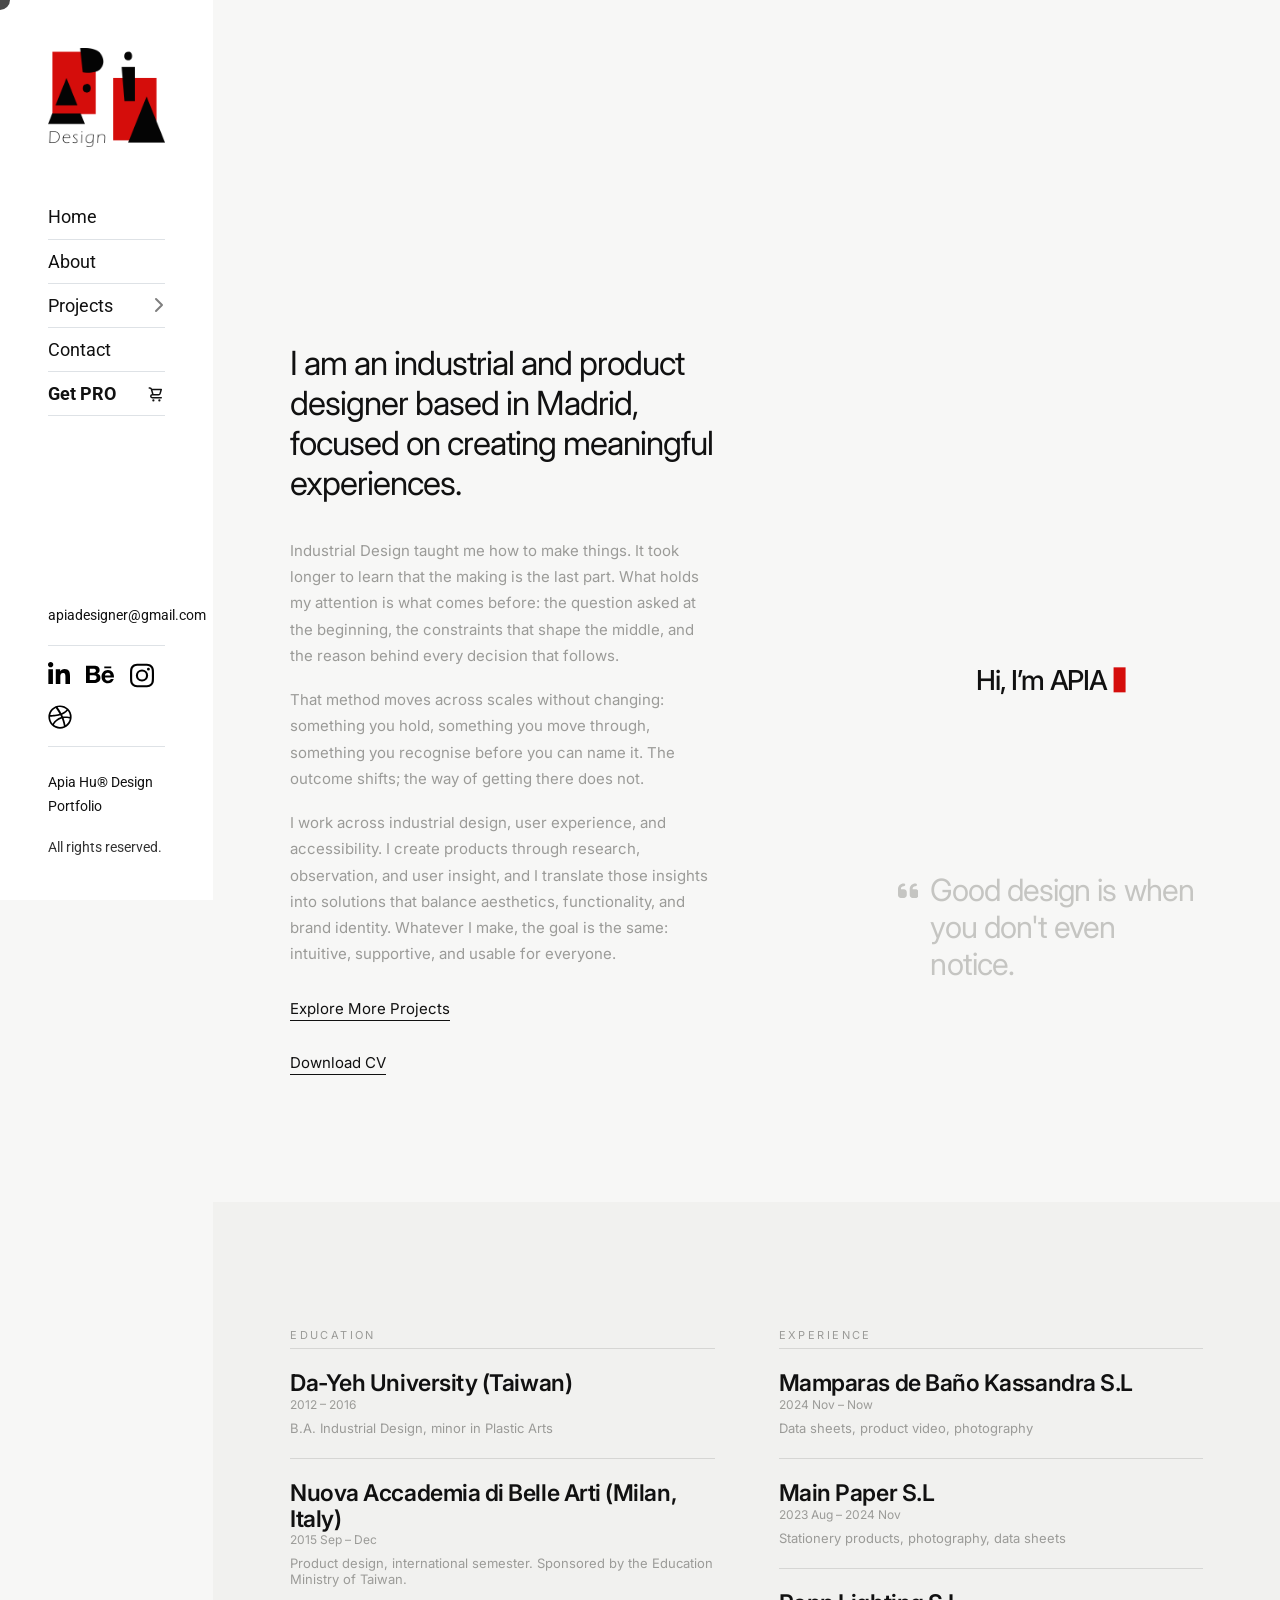
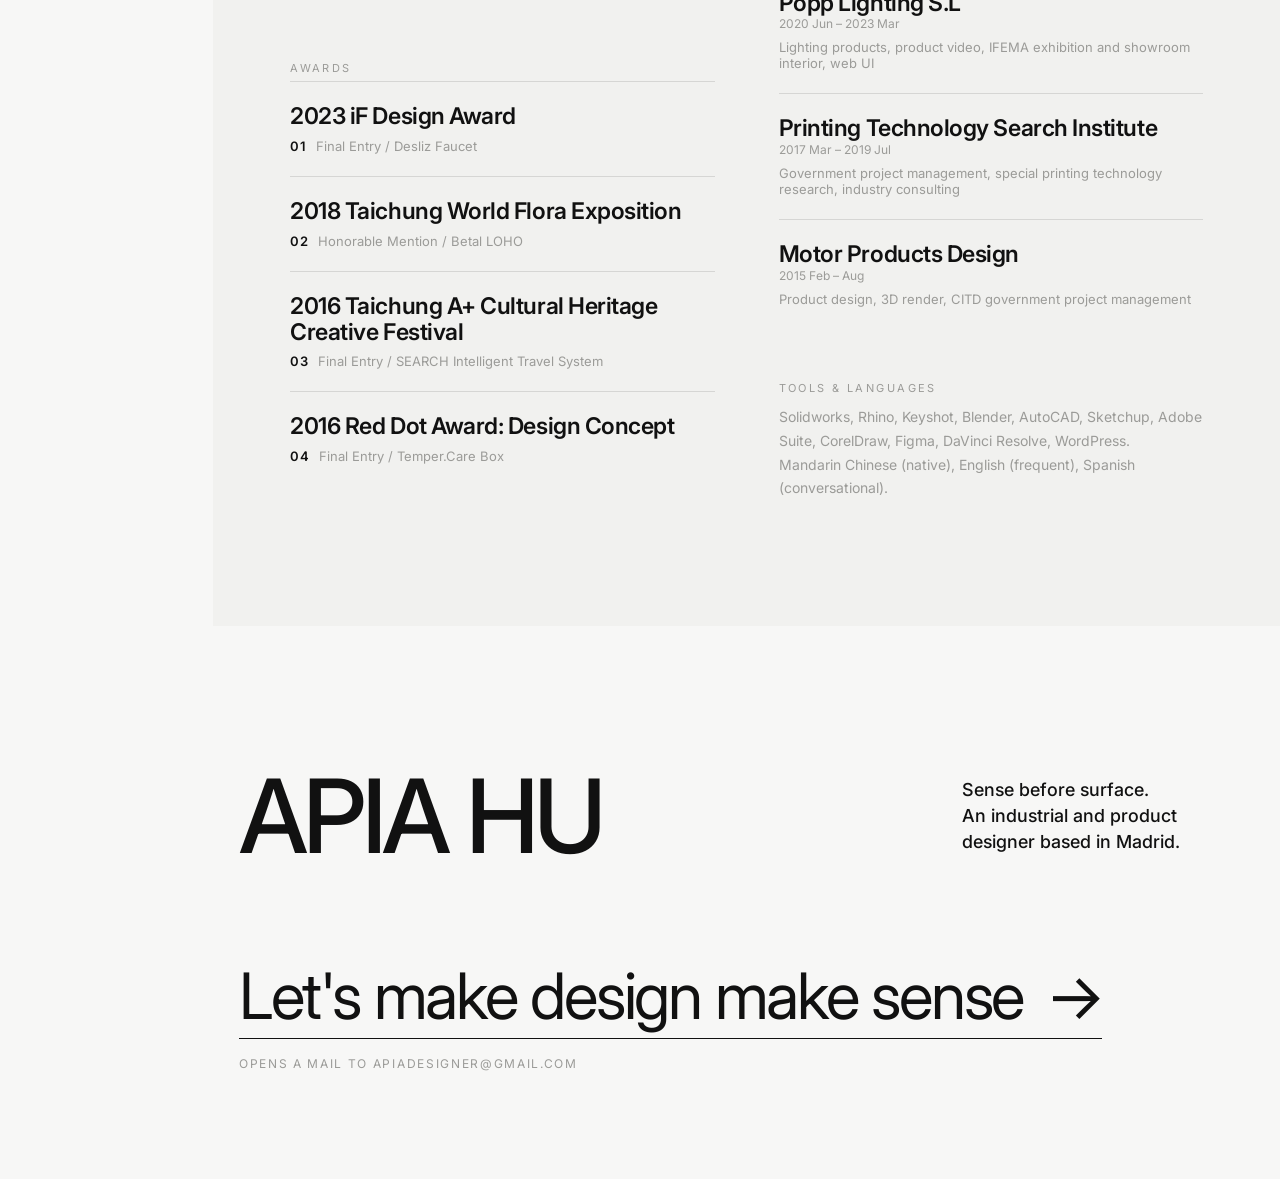
==== commit d5f8e133: "Match the About footer to the homepage footer (APIA HU size and reveal timing) Co-Authored-By: Claud" ====
--- a/About.html
+++ b/About.html
@@ -349,7 +349,7 @@
   padding:16vh 4vw calc(12vh + env(safe-area-inset-bottom,0px)) 2vw}
 .outro-row{display:flex;align-items:center;justify-content:space-between;gap:4vw}
 .outro-mark{white-space:nowrap;flex:none;color:var(--ink);
-  font-size:clamp(30px,4.6vw,76px);font-weight:500;line-height:.9;letter-spacing:-.045em}
+  font-size:clamp(44px,8vw,140px);font-weight:500;line-height:.9;letter-spacing:-.045em}
 .outro-copy{width:min(27%,330px);flex:none;color:var(--ink);
   font-size:clamp(14px,1.4vw,20px);line-height:1.45;font-weight:500}
 .outro-mark,.outro-copy{opacity:0;transform:translateX(var(--from,0));
@@ -820,7 +820,9 @@
 (function(){
   var io=new IntersectionObserver(function(es){es.forEach(function(e){
     if(e.isIntersecting){e.target.classList.add('in');io.unobserve(e.target)}})},{threshold:.15});
-  document.querySelectorAll('.rv,.outro').forEach(function(e){io.observe(e)});
+  document.querySelectorAll('.rv').forEach(function(e){io.observe(e)});
+  var os=document.getElementById('outro');
+  if(os)new IntersectionObserver(function(es){es.forEach(function(e){if(e.isIntersecting)os.classList.add('in')})},{threshold:.35}).observe(os);
 })();
 </script>
 
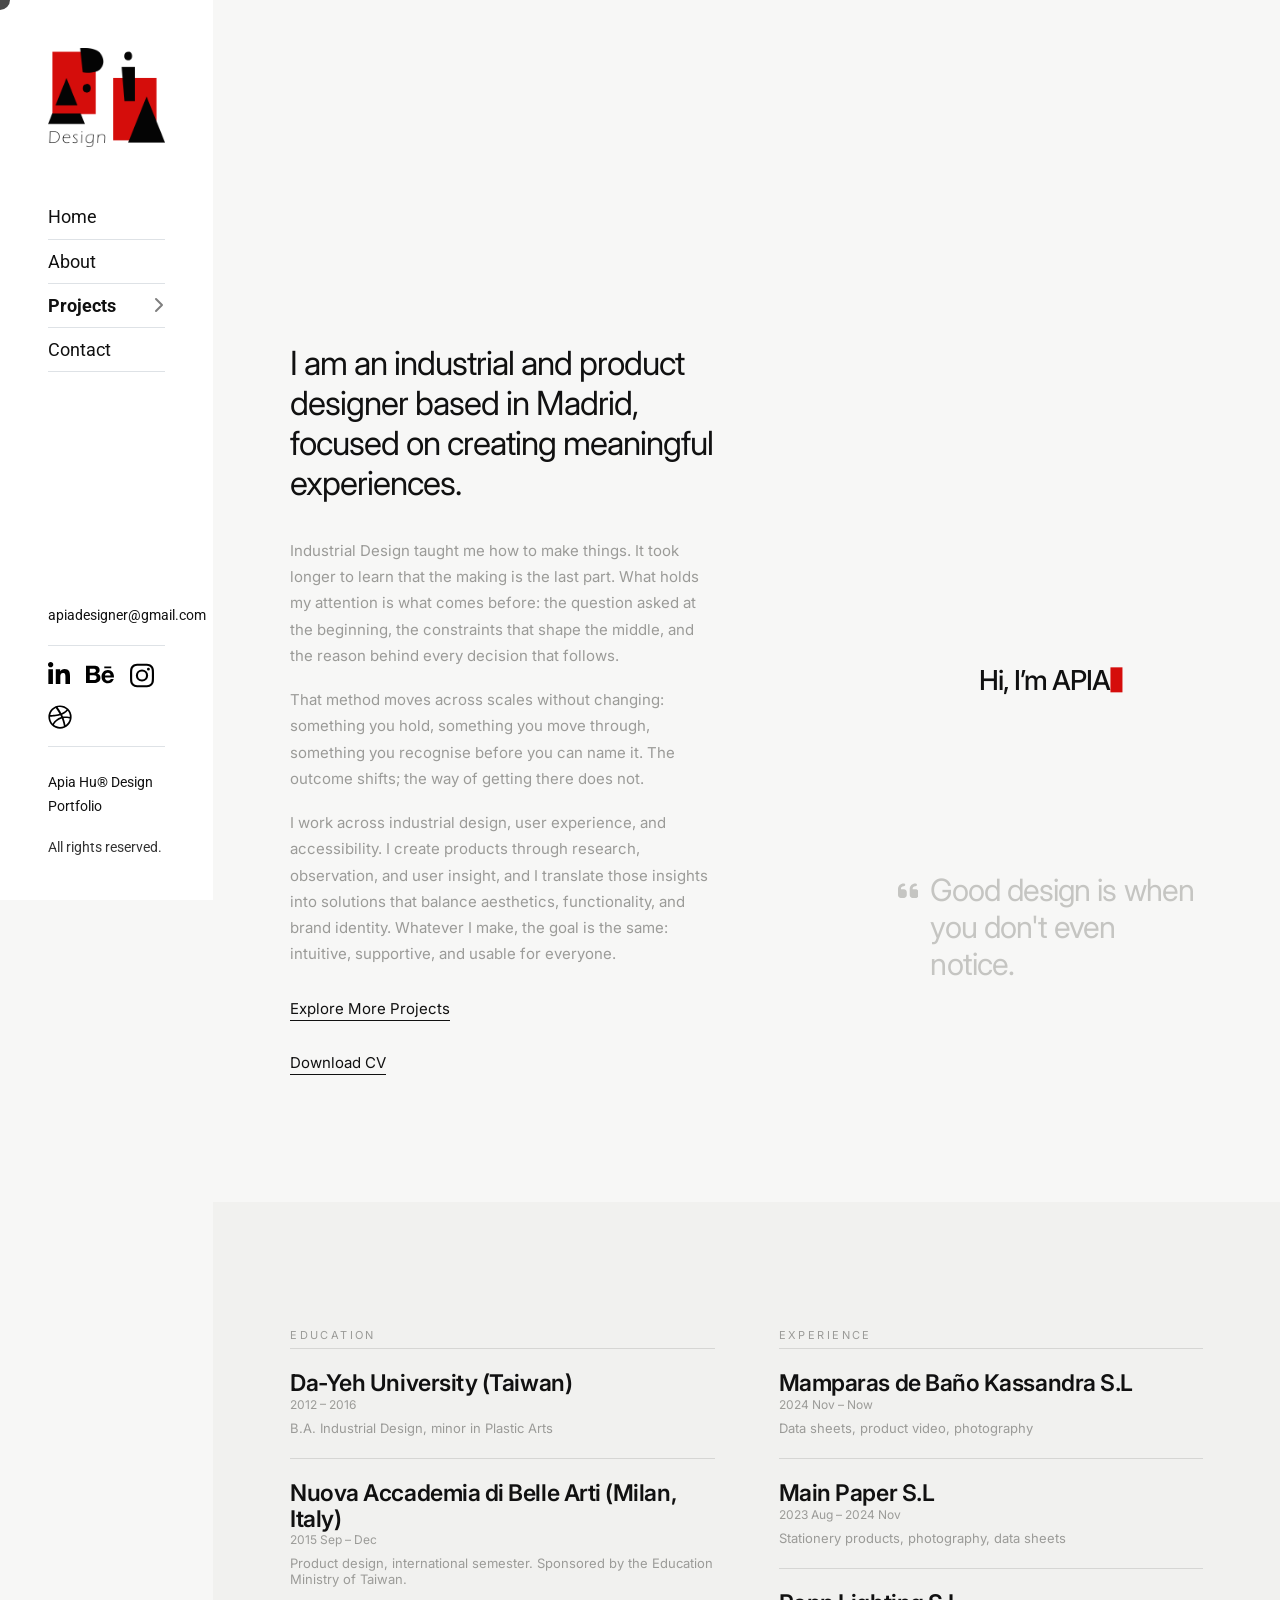
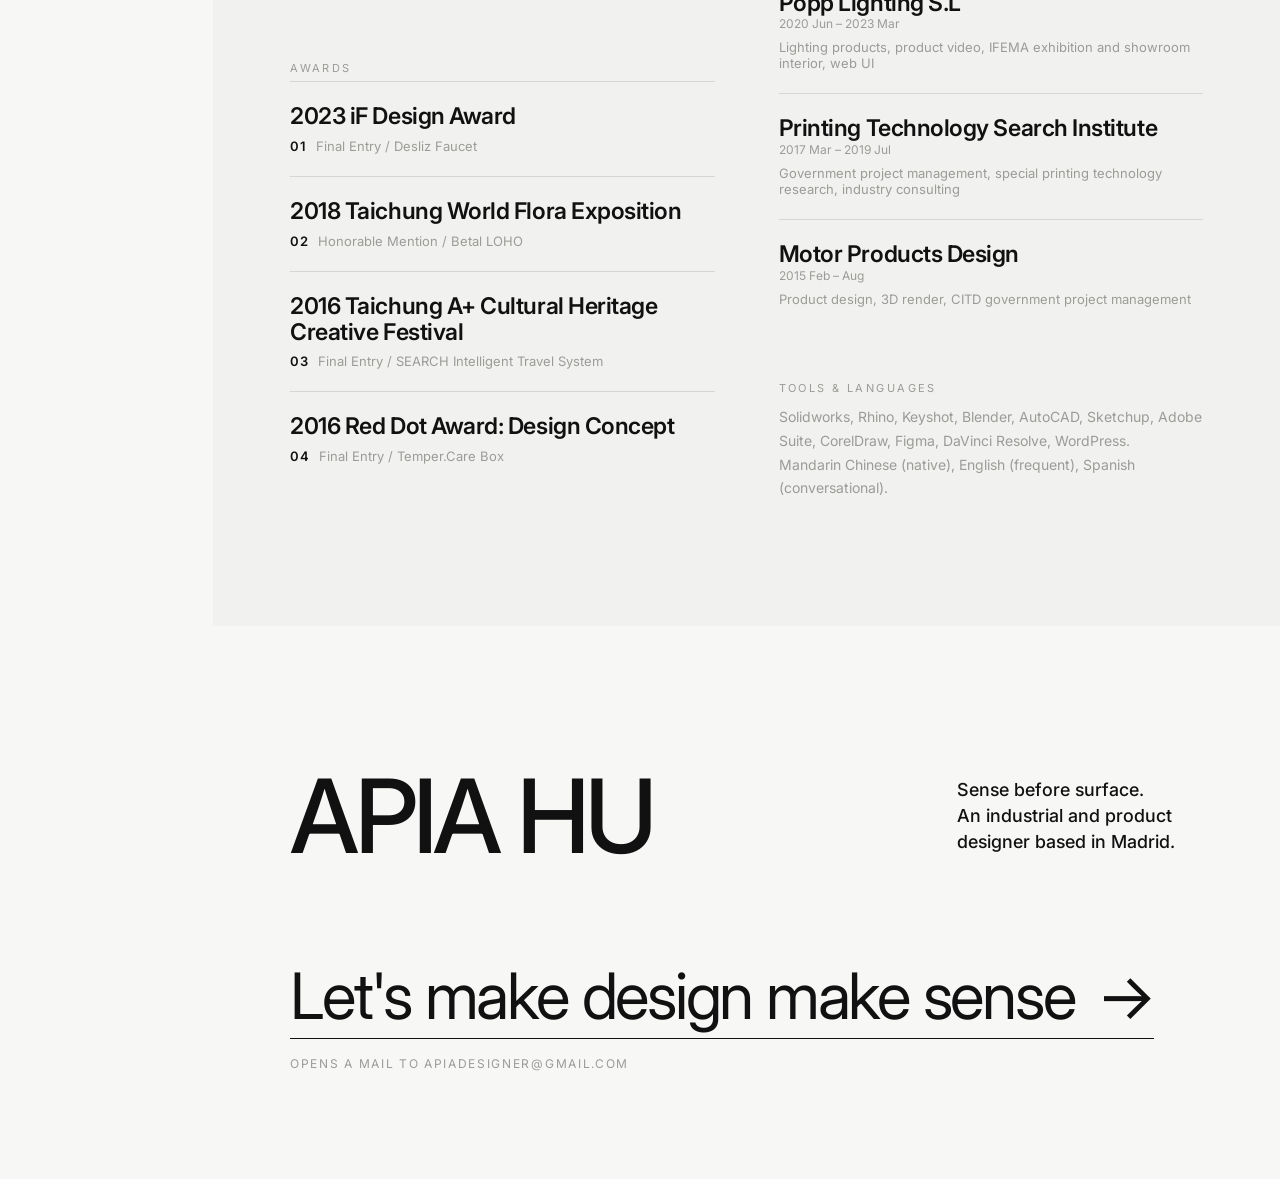
==== commit ced00a0b: "Remove the Service page and nav item, bold Projects, align the Contact section with the page text Co" ====
--- a/About.html
+++ b/About.html
@@ -346,7 +346,7 @@
    OUTRO — the same pair, now as real content at the foot
    ============================================================ */
 .outro{position:relative;z-index:5;background:var(--bg);
-  padding:16vh 4vw calc(12vh + env(safe-area-inset-bottom,0px)) 2vw}
+  padding:16vh 6vw calc(12vh + env(safe-area-inset-bottom,0px)) 6vw}
 .outro-row{display:flex;align-items:center;justify-content:space-between;gap:4vw}
 .outro-mark{white-space:nowrap;flex:none;color:var(--ink);
   font-size:clamp(44px,8vw,140px);font-weight:500;line-height:.9;letter-spacing:-.045em}
@@ -669,7 +669,7 @@
               <li><a href="index.html" class="nav-link">Home</a></li>
               <li><a href="About.html" class="nav-link">About</a></li>
               <li>
-				<a class="nav-link btn-toggle d-flex justify-content-between align-items-center collapsed"
+				<a class="nav-link btn-toggle d-flex justify-content-between align-items-center fw-bold collapsed"
 				  data-bs-toggle="collapse" data-bs-target="#pages-collapse" aria-expanded="false">
 				  Projects
 				</a>
@@ -697,16 +697,12 @@
                       <a href="single-project.html">Gouzai Suprise Box</a>
                     </li>
                     <li>
-                      <a href="single-project.html">Logitech PC Mouse</a>
+                      <a href="single-project-logitech-pc-mouse.html">Logitech PC Mouse</a>
                     </li>
                   </ul>
                 </div>
               </li>
               <li><a href="#outro" class="nav-link">Contact</a></li>
-              <li><a href="service.html"
-                  class="nav-link d-flex justify-content-between align-items-center fw-bold"><span id="navProLabel">Get PRO</span> <svg width="18" height="18" viewBox="0 0 24 24">
-                    <use xlink:href="#cart"></use>
-                  </svg></a></li>
             </ul>
           </nav>
         </div>
@@ -831,7 +827,6 @@
 <script src="js/plugins.js"></script>
 <script src="js/script.js"></script>
 <script src="js/cursor.js"></script>
-<script src="js/nav-label-swap.js"></script>
 <script src="js/page-transition.js"></script>
 <script>
   (function () {
--- a/style.css
+++ b/style.css
@@ -1255,6 +1255,18 @@
     padding: 0 6vw 64px;
 }
 
+.project-video img {
+    display: block;
+    width: 100%;
+    max-width: 1112px;
+    margin: 0 auto;
+    border-radius: 8px;
+}
+
+.project-video img + img {
+    margin-top: 24px;
+}
+
 .project-video video {
     display: block;
     width: 100%;
--- a/css/intro.css
+++ b/css/intro.css
@@ -118,6 +118,13 @@
   text-decoration: underline;
 }
 
+/* keep the plain look on hover (the site-wide red button hover is !important) */
+.intro-skip:hover {
+  background: none !important;
+  border-color: transparent !important;
+  color: var(--intro-fg) !important;
+}
+
 @keyframes introLetterIn {
   to {
     transform: translateY(0);
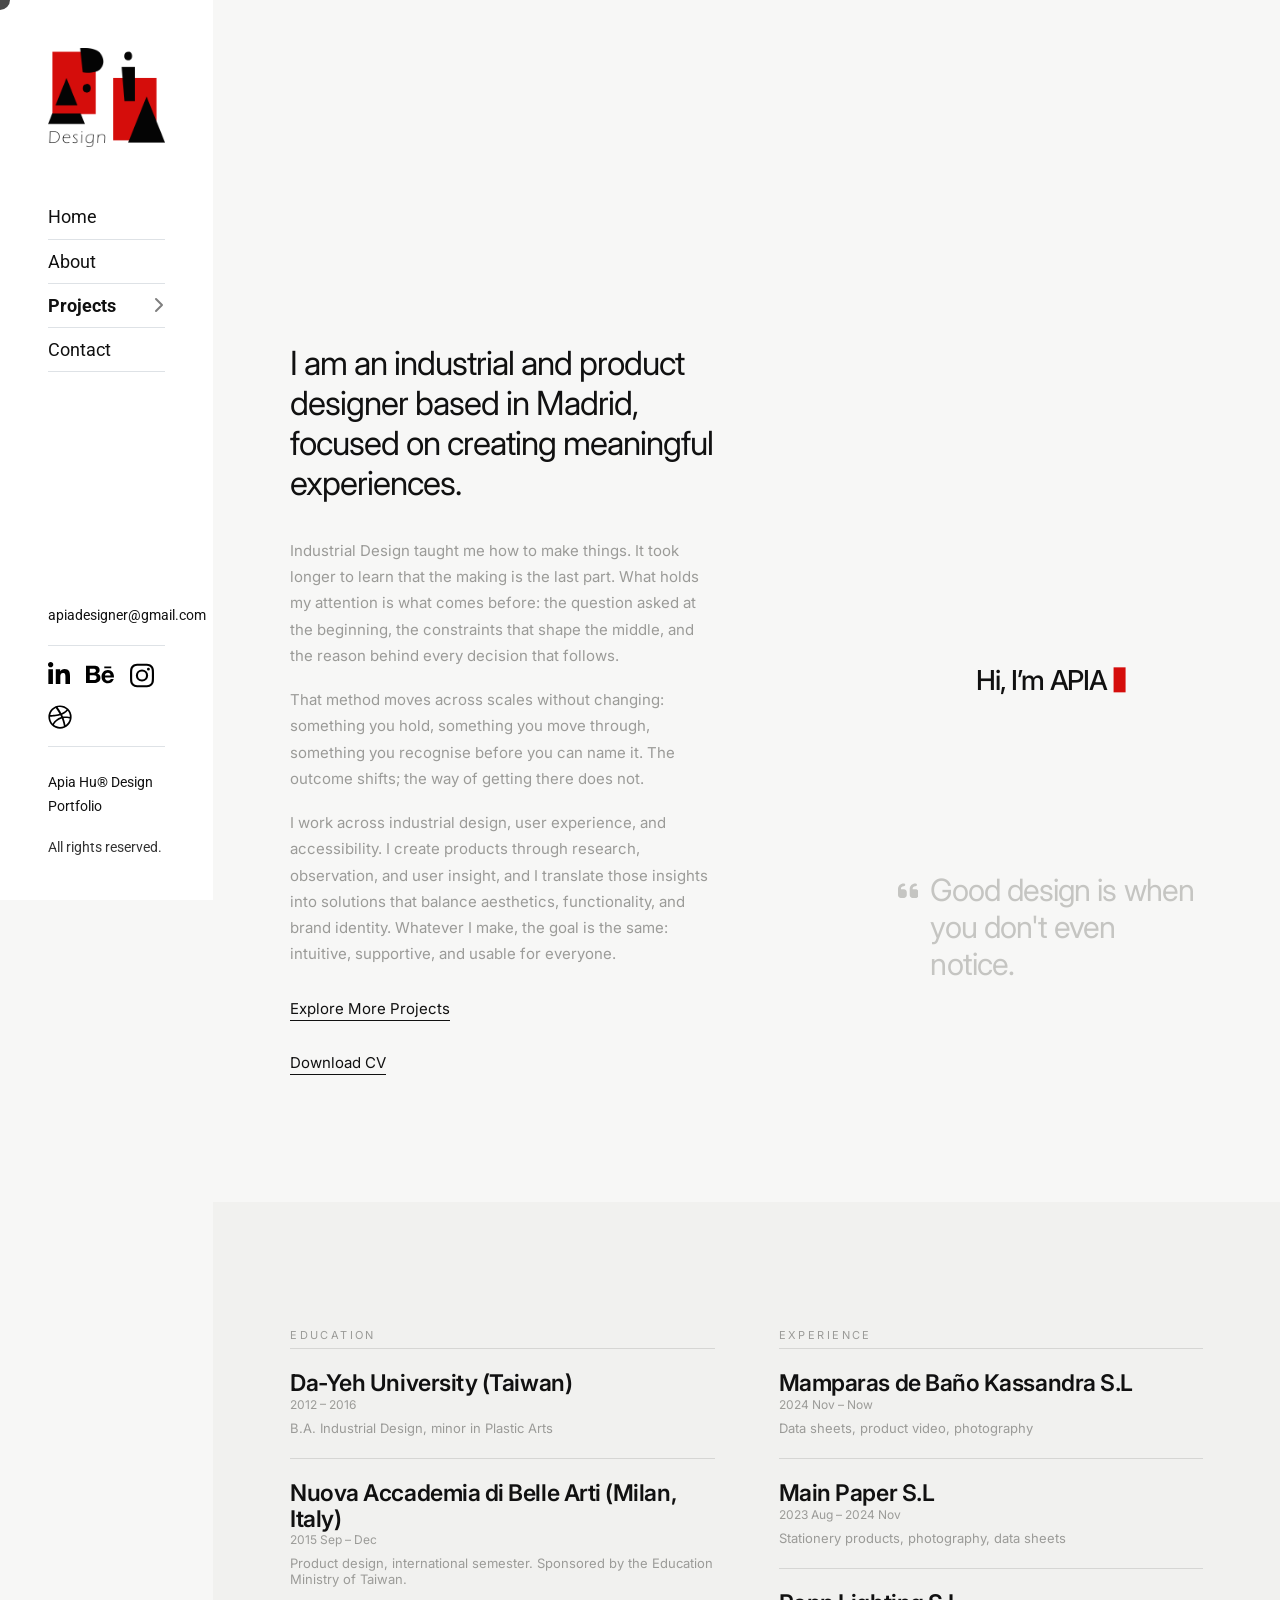
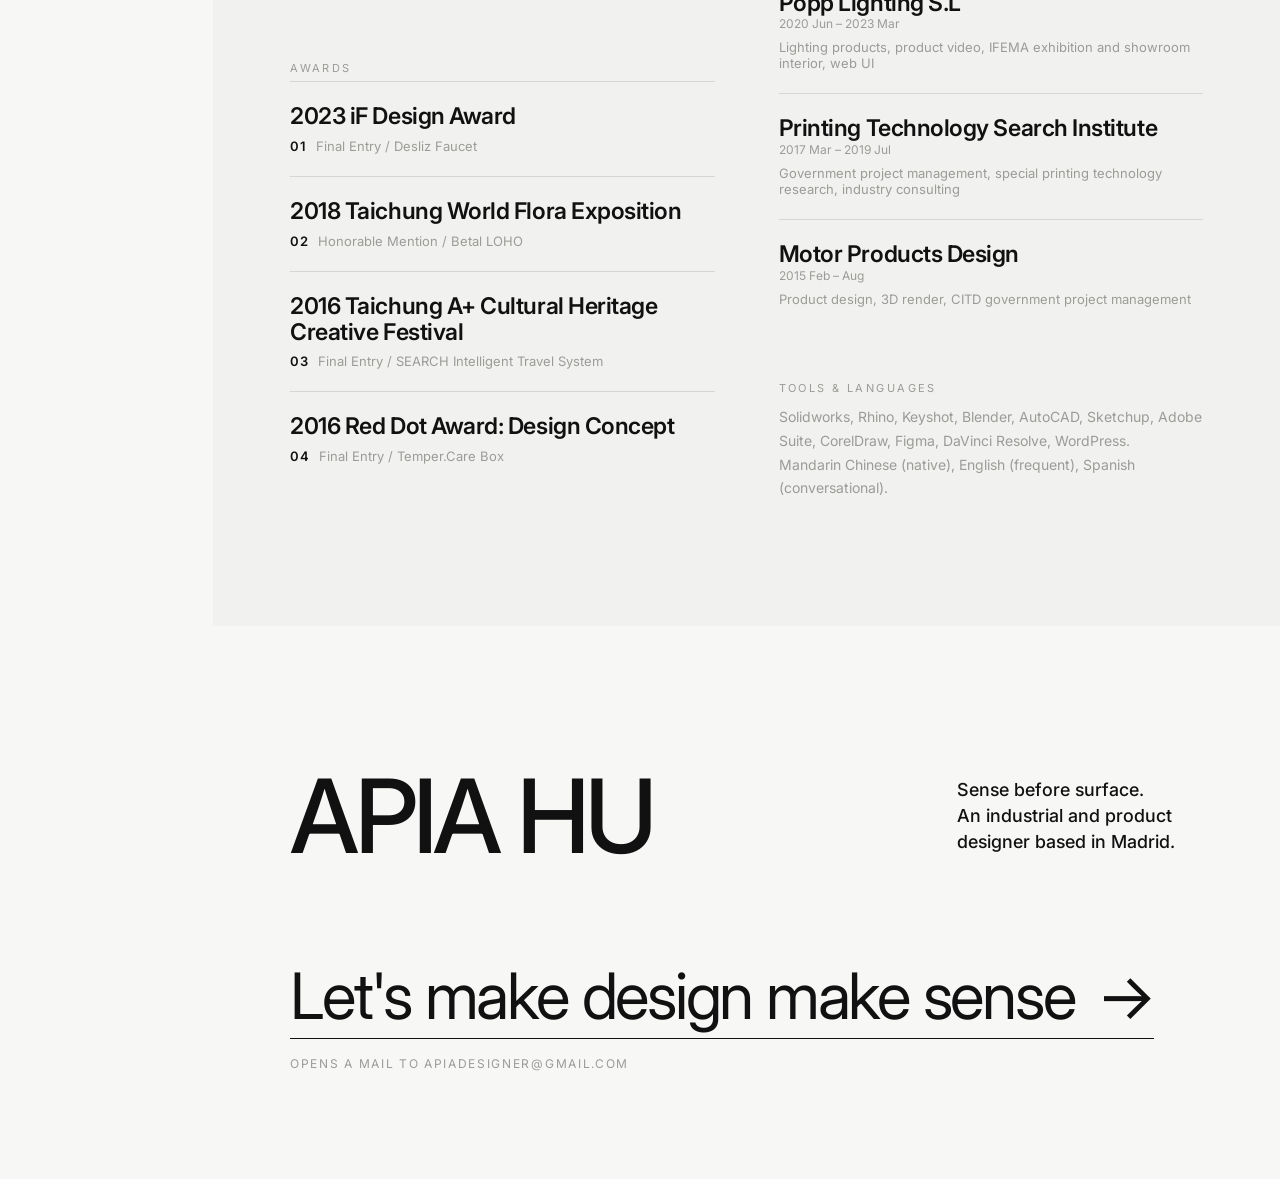
==== commit 4808a667: "Fix sideways wiggle on mobile: clip the off-screen start position of the Contact text Co-Authored-By" ====
--- a/About.html
+++ b/About.html
@@ -345,7 +345,7 @@
 /* ============================================================
    OUTRO — the same pair, now as real content at the foot
    ============================================================ */
-.outro{position:relative;z-index:5;background:var(--bg);
+.outro{position:relative;z-index:5;background:var(--bg);overflow-x:clip;
   padding:16vh 6vw calc(12vh + env(safe-area-inset-bottom,0px)) 6vw}
 .outro-row{display:flex;align-items:center;justify-content:space-between;gap:4vw}
 .outro-mark{white-space:nowrap;flex:none;color:var(--ink);
--- a/style.css
+++ b/style.css
@@ -919,6 +919,37 @@
     color: #fff;
 }
 
+/* breadcrumb version of the back link: ← Home / Projects / Current */
+.project-crumbs {
+    display: flex;
+    align-items: baseline;
+    gap: 8px;
+    flex-wrap: wrap;
+    max-width: calc(100vw - 64px);
+}
+
+.project-crumbs .crumb-link {
+    color: rgba(255, 255, 255, 0.75);
+    transition: color .2s ease;
+}
+
+.project-crumbs .crumb-link:hover {
+    color: #fff;
+}
+
+.project-crumbs .crumb-arrow {
+    margin-right: 2px;
+}
+
+.project-crumbs .crumb-sep {
+    color: rgba(255, 255, 255, 0.35);
+}
+
+.project-crumbs .crumb-current {
+    color: #fff;
+    font-weight: 500;
+}
+
 .project-hero {
     display: flex;
     align-items: center;
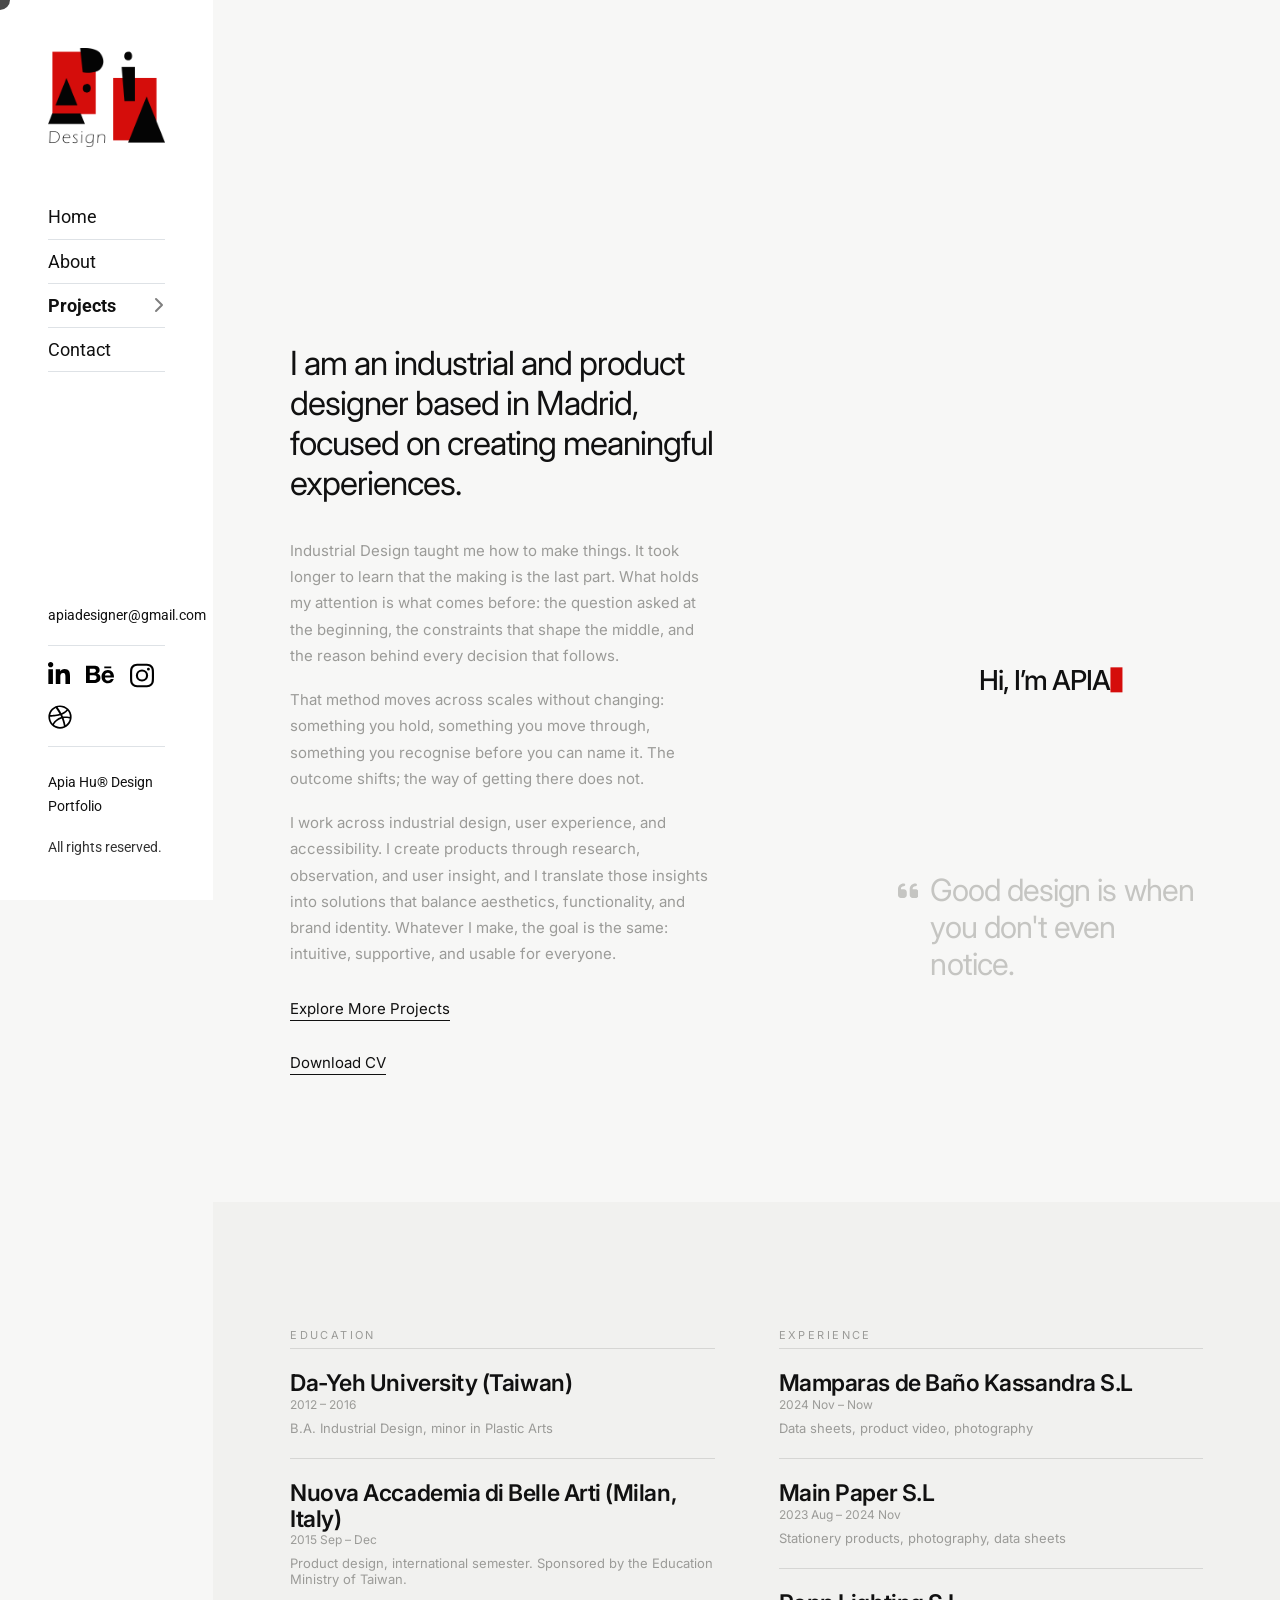
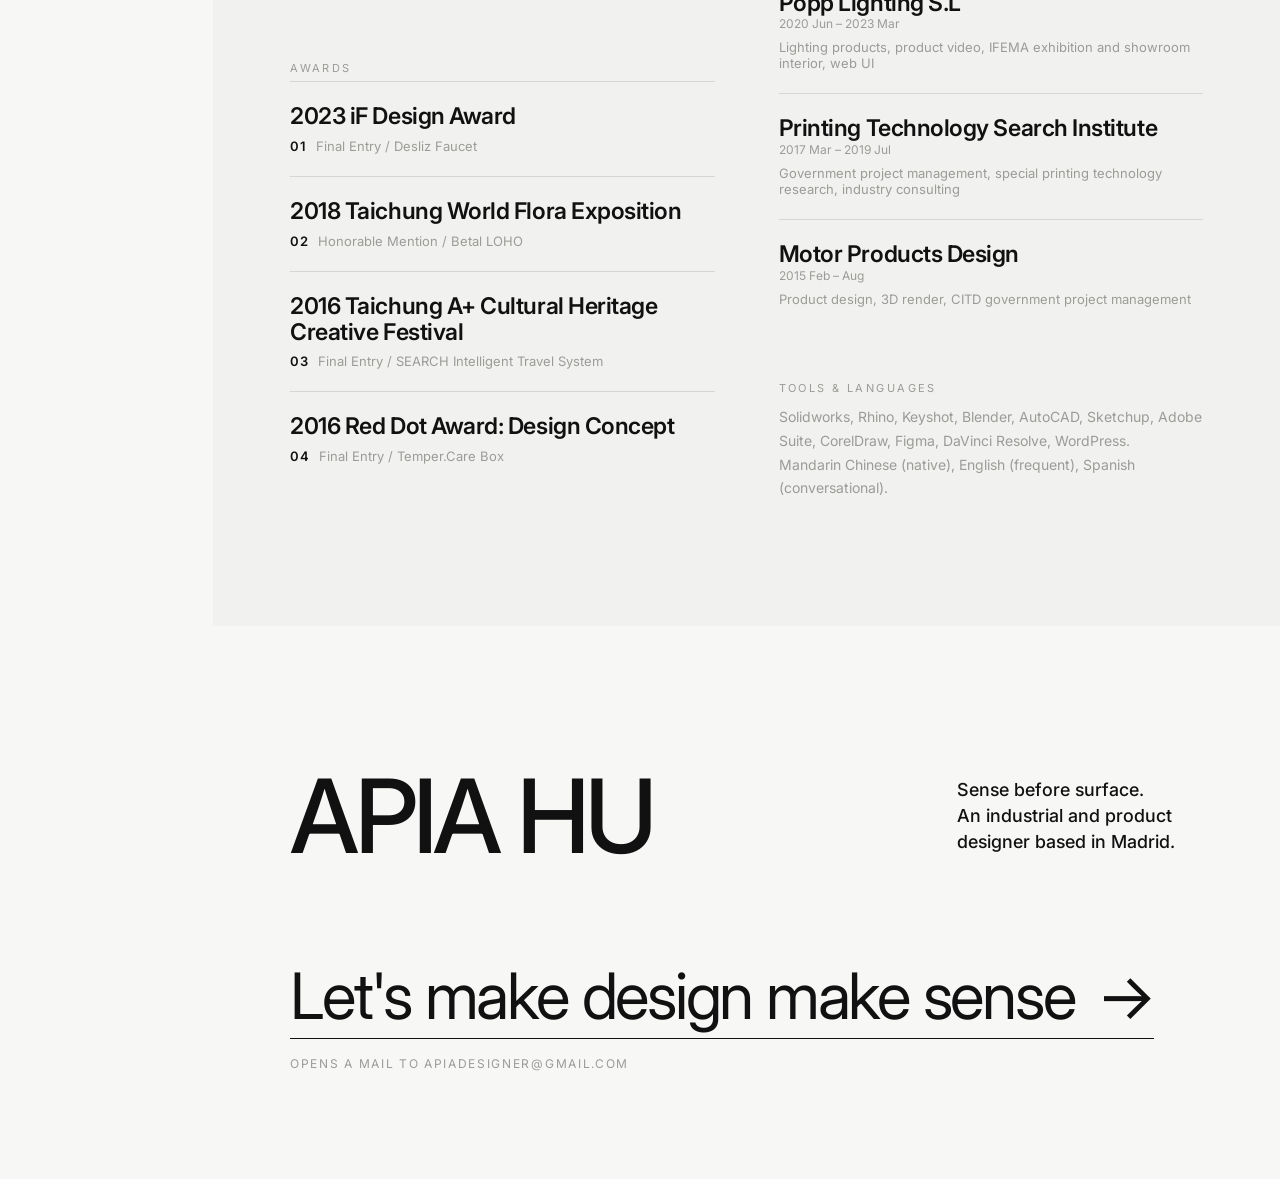
==== commit cf6702ed: "About (mobile): show the photo intro + portrait above the text Co-Authored-By: Claude Sonnet 5.5 <no" ====
--- a/About.html
+++ b/About.html
@@ -427,6 +427,8 @@
 .award p{margin-top:8px;font-size:13px;color:var(--ink-soft)}
 .award .no{font-weight:600;color:var(--ink);margin-right:10px;letter-spacing:.04em}
 @media(max-width:860px){.about{grid-template-columns:1fr}}
+/* mobile: the photo intro + portrait comes first, the text follows */
+@media(max-width:860px){.about>div:nth-child(2){order:-1}.about .portrait{margin-top:0}.about>div:nth-child(1){margin-top:8px}}
 
 .contact{position:relative;z-index:5;padding:14vh 6vw 16vh;background:var(--bg-alt)}
 .contact .big{font-size:clamp(22px,3.4vw,44px);font-weight:400;letter-spacing:-.03em;
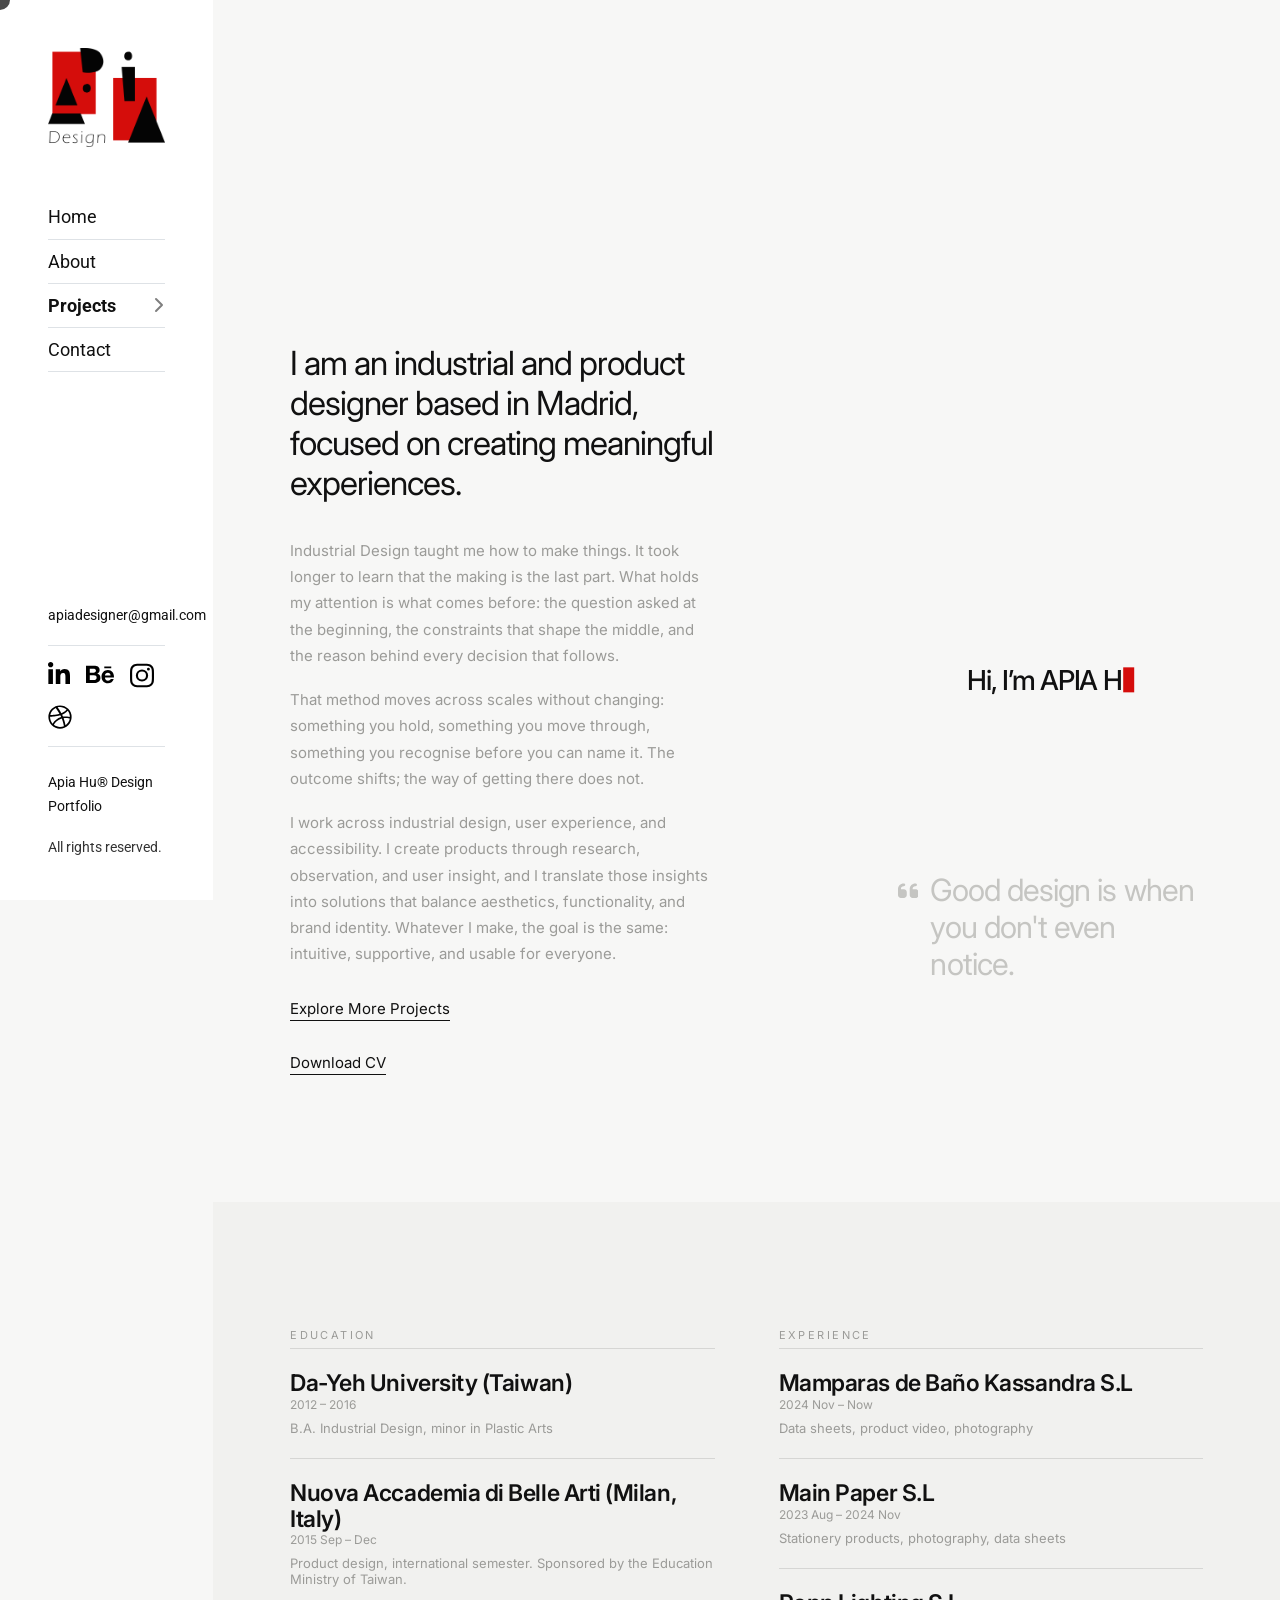
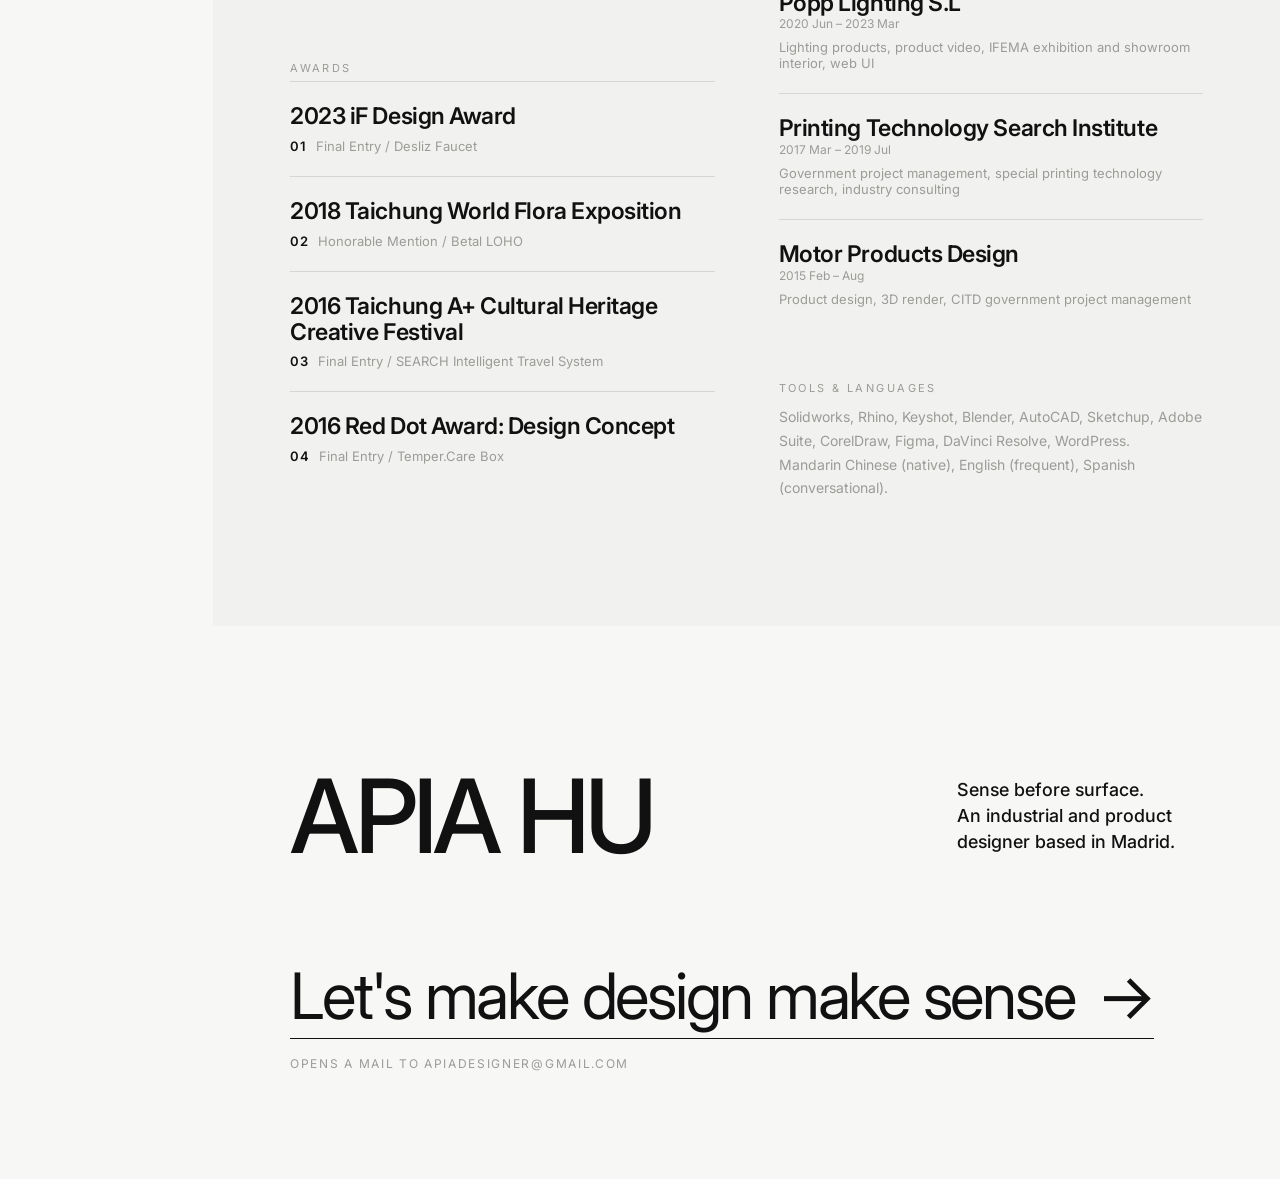
==== commit 79711df7: "About (mobile): portrait first near the top, Hi I'm APIA HU under it, then the text Co-Authored-By: " ====
--- a/About.html
+++ b/About.html
@@ -427,8 +427,6 @@
 .award p{margin-top:8px;font-size:13px;color:var(--ink-soft)}
 .award .no{font-weight:600;color:var(--ink);margin-right:10px;letter-spacing:.04em}
 @media(max-width:860px){.about{grid-template-columns:1fr}}
-/* mobile: the photo intro + portrait comes first, the text follows */
-@media(max-width:860px){.about>div:nth-child(2){order:-1}.about .portrait{margin-top:0}.about>div:nth-child(1){margin-top:8px}}
 
 .contact{position:relative;z-index:5;padding:14vh 6vw 16vh;background:var(--bg-alt)}
 .contact .big{font-size:clamp(22px,3.4vw,44px);font-weight:400;letter-spacing:-.03em;
@@ -533,6 +531,17 @@
 @media (max-width:860px){
   .bio-grid{grid-template-columns:1fr;grid-template-areas:"edu" "exp" "awd" "tools"}
   .bio-col{display:contents}
+}
+/* mobile order: portrait + photo intro first, then "Hi, I'm APIA HU.", then the text */
+@media(max-width:860px){
+  .main{display:flex;flex-direction:column}
+  .about{display:contents}
+  .about>div:nth-child(2){order:1;position:relative;z-index:5;background:var(--bg);padding:84px 6vw 0}
+  .about .portrait{margin-top:0}
+  .hero-about{order:2;padding:24px 6vw 0}
+  .about>div:nth-child(1){order:3;position:relative;z-index:5;background:var(--bg);padding:28px 6vw 14vh}
+  .bio{order:4}
+  .outro{order:5}
 }
 </style>
 </head>
